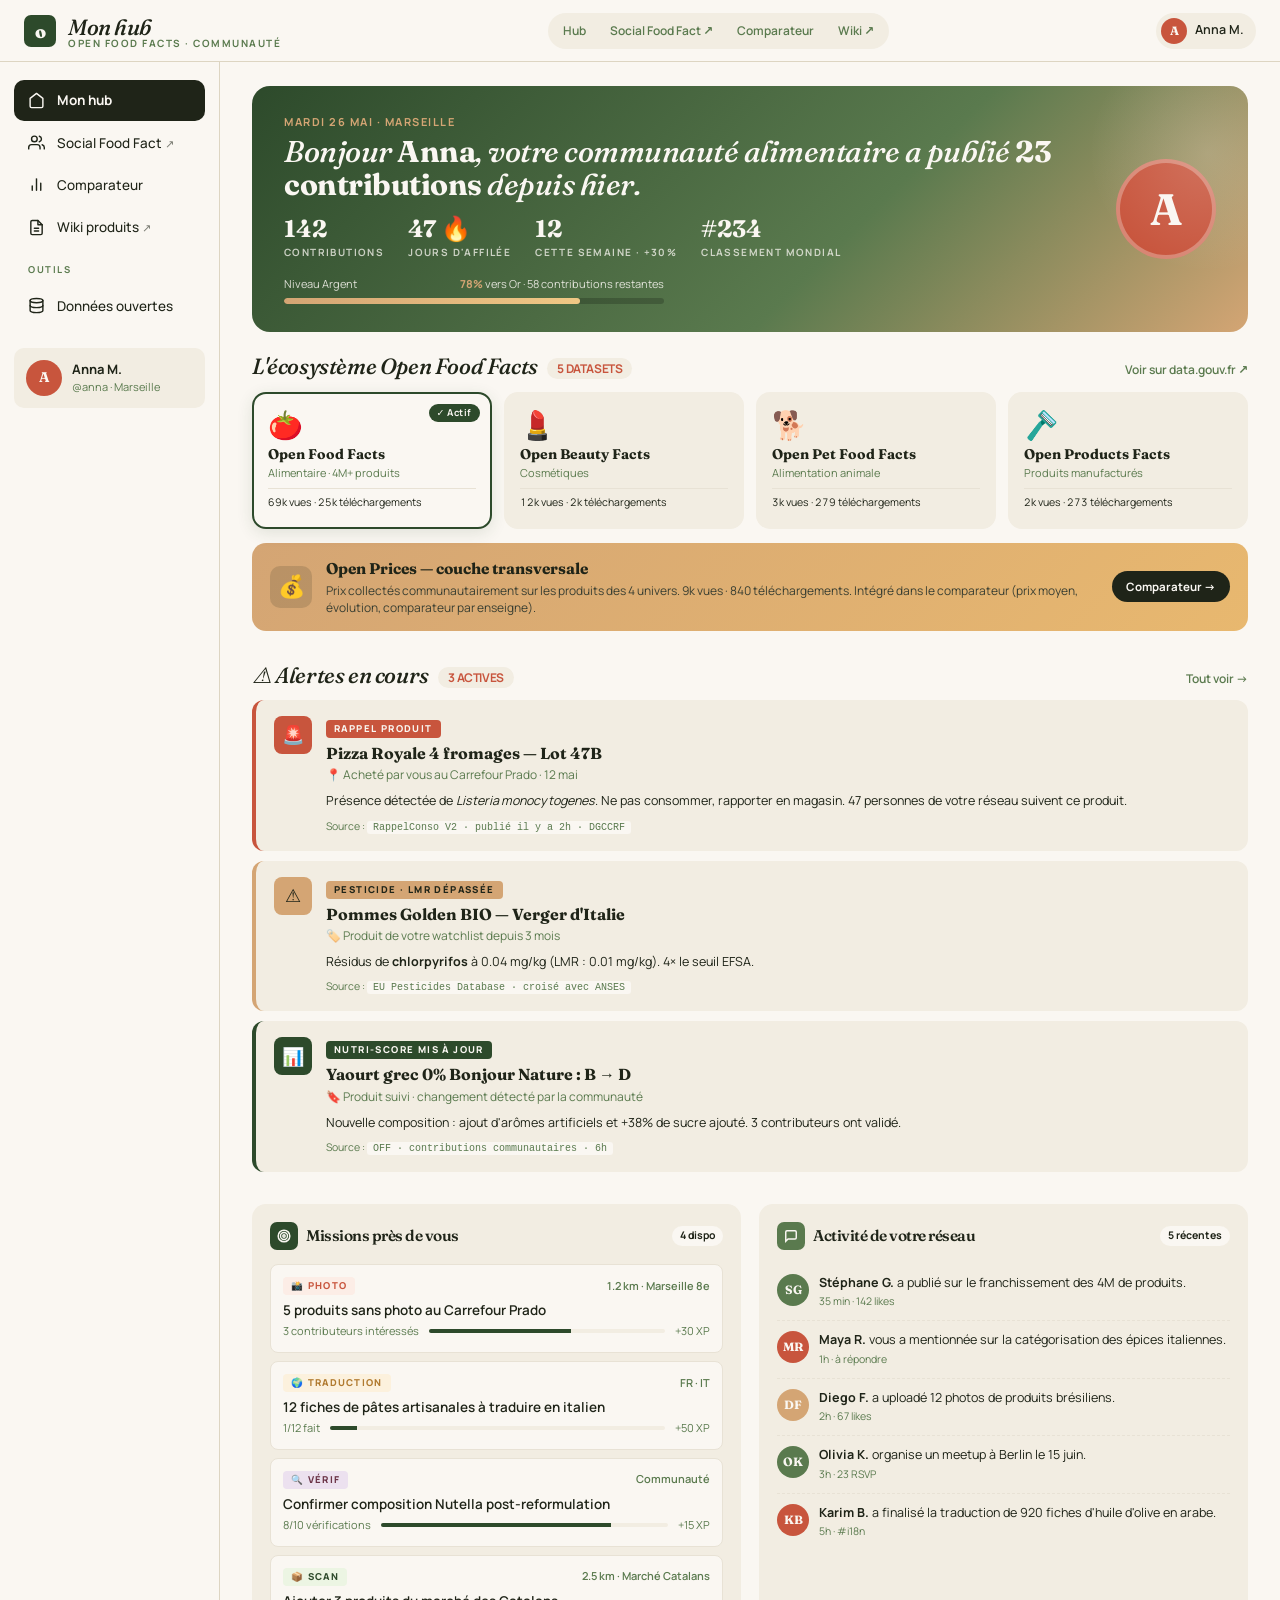
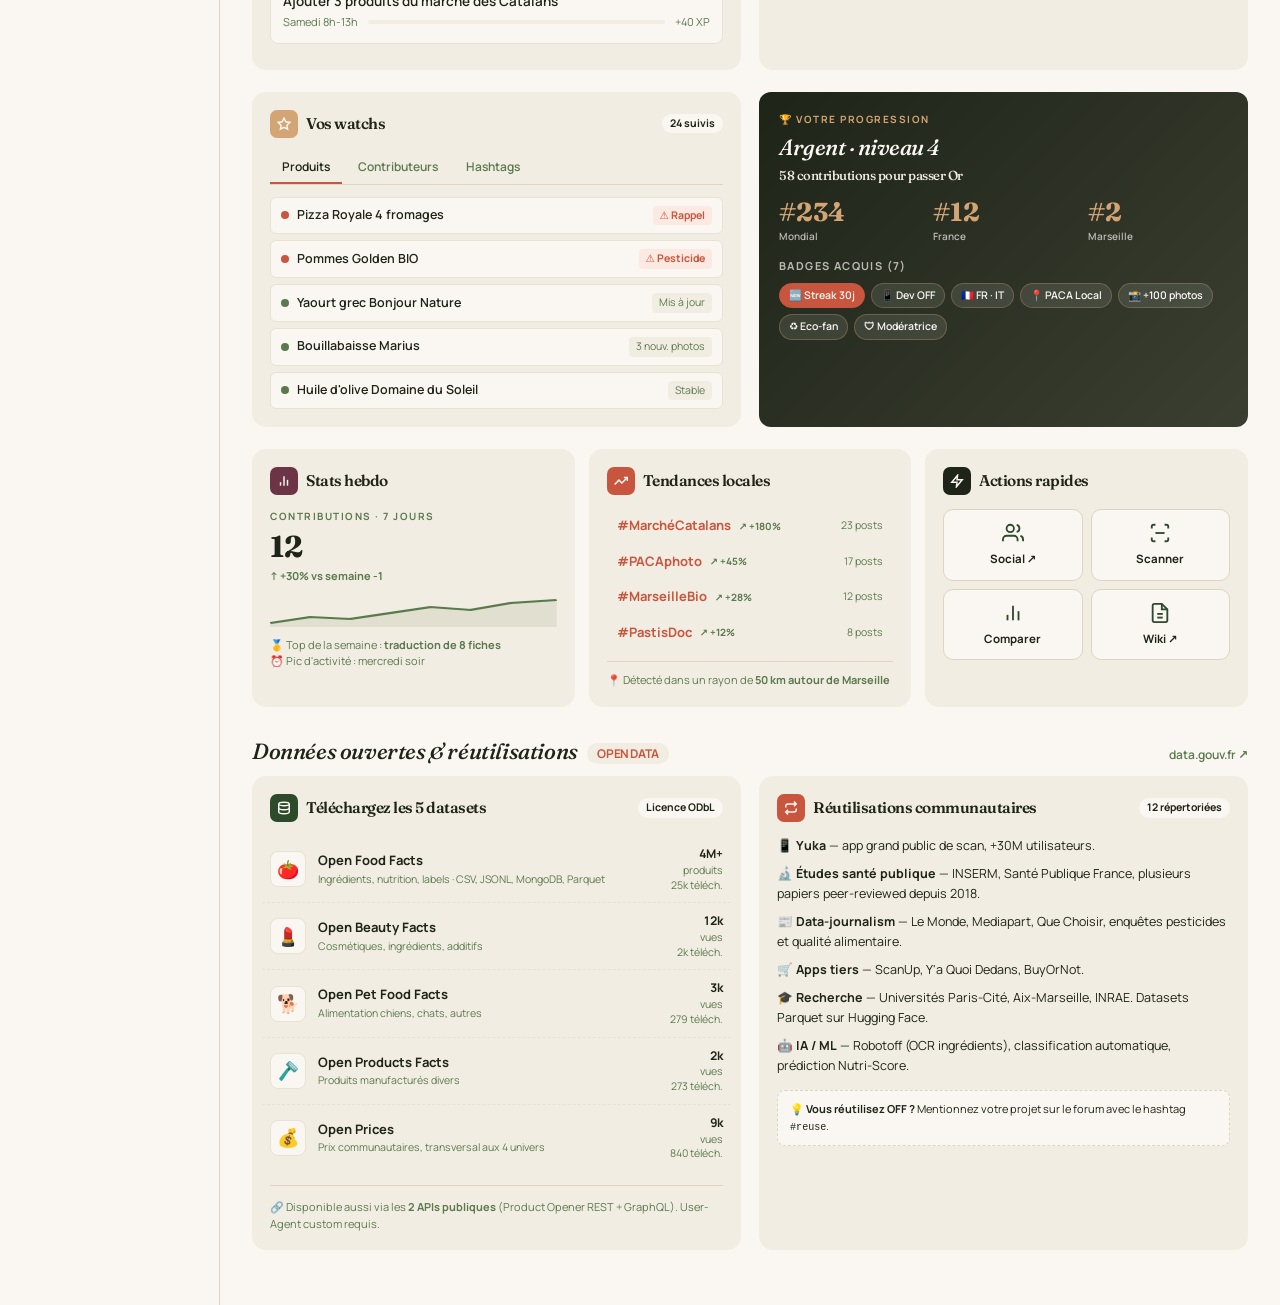
==== index.html @ 227591d3 "renommage community-hub en index" ====
<!DOCTYPE html>
<html lang="fr">
<head>
  <meta charset="UTF-8">
  <meta name="viewport" content="width=device-width, initial-scale=1.0">
  <meta name="description" content="Hub personnel pour la communauté Open Food Facts — alertes, missions, watchs et progression.">
  <title>Mon hub — Open Food Facts</title>
  <link rel="preconnect" href="https://fonts.googleapis.com">
  <link rel="preconnect" href="https://fonts.gstatic.com" crossorigin>
  <link href="https://fonts.googleapis.com/css2?family=Fraunces:opsz,wght@9..144,500;9..144,700&family=Manrope:wght@500;600;700&display=swap" rel="stylesheet">
  <link rel="stylesheet" href="styles.css">
</head>
<body data-page="hub">

  <a href="#main" class="skip-link">Aller au contenu principal</a>

  <header class="app-header" role="banner">
    <div class="brand">
      <span class="logo" aria-hidden="true">o</span>
      <h1 class="brand-name">
        Mon hub
        <span class="brand-tag">Open Food Facts · communauté</span>
      </h1>
    </div>
    <nav class="view-toggle" aria-label="Naviguer entre les sections">
      <a href="community-hub.html" data-page="hub">Hub</a>
      <a href="https://open-food-8ers4wsop-stepanmereniuk-devs-projects.vercel.app/" data-page="social" rel="noopener">Social Food Fact <span aria-hidden="true">↗</span><span class="sr-only">(ouvre dans un nouvel onglet)</span></a>
      <a href="product-comparator.html" data-page="comparator">Comparateur</a>
      <a href="https://wiki.openfoodfacts.org" target="_blank" rel="noopener" data-page="wiki">Wiki <span aria-hidden="true">↗</span><span class="sr-only">(ouvre dans un nouvel onglet)</span></a>
    </nav>
    <div class="header-right">
      <button type="button" class="me-chip" aria-label="Ouvrir mon profil">
        <span class="av" aria-hidden="true">A</span>
        <span class="me-chip-name">Anna M.</span>
      </button>
    </div>
  </header>

  <div class="app app-hub-grid">

    <nav class="app-nav" aria-label="Navigation principale">
      <button type="button" class="nav-item" aria-current="page">
        <svg viewBox="0 0 24 24" fill="none" stroke="currentColor" stroke-width="2" stroke-linecap="round" stroke-linejoin="round" aria-hidden="true"><path d="M3 9l9-7 9 7v11a2 2 0 0 1-2 2H5a2 2 0 0 1-2-2z"/></svg>
        <span>Mon hub</span>
      </button>
      <a href="https://open-food-8ers4wsop-stepanmereniuk-devs-projects.vercel.app/" class="nav-item" data-page="social">
        <svg viewBox="0 0 24 24" fill="none" stroke="currentColor" stroke-width="2" stroke-linecap="round" stroke-linejoin="round" aria-hidden="true"><path d="M17 21v-2a4 4 0 0 0-4-4H5a4 4 0 0 0-4 4v2"/><circle cx="9" cy="7" r="4"/><path d="M23 21v-2a4 4 0 0 0-3-3.87"/><path d="M16 3.13a4 4 0 0 1 0 7.75"/></svg>
        <span>Social Food Fact <span aria-hidden="true" class="ext-arrow">↗</span></span>
      </a>
      <a href="product-comparator.html" class="nav-item">
        <svg viewBox="0 0 24 24" fill="none" stroke="currentColor" stroke-width="2" stroke-linecap="round" stroke-linejoin="round" aria-hidden="true"><line x1="18" y1="20" x2="18" y2="10"/><line x1="12" y1="20" x2="12" y2="4"/><line x1="6" y1="20" x2="6" y2="14"/></svg>
        <span>Comparateur</span>
      </a>
      <a href="https://wiki.openfoodfacts.org" target="_blank" rel="noopener" class="nav-item" data-page="wiki">
        <svg viewBox="0 0 24 24" fill="none" stroke="currentColor" stroke-width="2" stroke-linecap="round" stroke-linejoin="round" aria-hidden="true"><path d="M14 2H6a2 2 0 0 0-2 2v16a2 2 0 0 0 2 2h12a2 2 0 0 0 2-2V8z"/><polyline points="14 2 14 8 20 8"/><line x1="9" y1="13" x2="15" y2="13"/><line x1="9" y1="17" x2="15" y2="17"/></svg>
        <span>Wiki produits <span aria-hidden="true" class="ext-arrow">↗</span></span>
      </a>

      <div class="nav-section-title">Outils</div>
      <button type="button" class="nav-item" id="nav-data">
        <svg viewBox="0 0 24 24" fill="none" stroke="currentColor" stroke-width="2" stroke-linecap="round" stroke-linejoin="round" aria-hidden="true"><ellipse cx="12" cy="5" rx="9" ry="3"/><path d="M21 12c0 1.66-4 3-9 3s-9-1.34-9-3"/><path d="M3 5v14c0 1.66 4 3 9 3s9-1.34 9-3V5"/></svg>
        <span>Données ouvertes</span>
      </button>

      <div class="nav-mini mt-20">
        <span class="av" aria-hidden="true">A</span>
        <div class="nav-mini-meta">
          <div class="nav-mini-name">Anna M.</div>
          <div class="nav-mini-h">@anna · Marseille</div>
        </div>
      </div>
    </nav>

    <main id="main" class="app-main" tabindex="-1">

      <!-- HERO -->
      <section class="hero" aria-labelledby="hero-title">
        <div>
          <div class="hero-eyebrow" id="today-context">Mardi 26 mai · Marseille</div>
          <h2 id="hero-title">
            Bonjour <b>Anna</b>, votre communauté <span id="hero-universe-text">alimentaire</span> a publié <b>23 contributions</b> depuis hier.
          </h2>
          <div class="hero-stats">
            <div class="hero-stat"><div class="v">142</div><div class="l">Contributions</div></div>
            <div class="hero-stat"><div class="v">47 🔥</div><div class="l">Jours d'affilée</div></div>
            <div class="hero-stat"><div class="v">12</div><div class="l">Cette semaine · +30%</div></div>
            <div class="hero-stat"><div class="v">#234</div><div class="l">Classement mondial</div></div>
          </div>
          <div class="hero-progress" role="group" aria-label="Progression vers le niveau supérieur">
            <div class="hero-progress-label">
              <span>Niveau Argent</span>
              <span><b>78%</b> vers Or · 58 contributions restantes</span>
            </div>
            <div class="hero-progress-bar" role="progressbar" aria-valuenow="78" aria-valuemin="0" aria-valuemax="100" aria-label="78% du niveau Or atteint">
              <span></span>
            </div>
          </div>
        </div>
        <div class="hero-avatar" aria-hidden="true">A</div>
      </section>

      <!-- UNIVERSE SELECTOR -->
      <section class="section" aria-labelledby="universe-title">
        <div class="section-head">
          <h2 id="universe-title">L'écosystème Open Food Facts <span class="tag">5 DATASETS</span></h2>
          <a href="https://www.data.gouv.fr/organizations/open-food-facts" target="_blank" rel="noopener">Voir sur data.gouv.fr ↗</a>
        </div>

        <div class="universe-grid" role="group" aria-label="Sélectionnez un univers de données">
          <button type="button" class="universe-card" data-universe="food" aria-pressed="true">
            <div class="universe-icon" aria-hidden="true">🍅</div>
            <div class="universe-name">Open Food Facts</div>
            <div class="universe-meta">Alimentaire · 4M+ produits</div>
            <div class="universe-stat">69k vues · 25k téléchargements</div>
          </button>
          <button type="button" class="universe-card" data-universe="beauty" aria-pressed="false">
            <div class="universe-icon" aria-hidden="true">💄</div>
            <div class="universe-name">Open Beauty Facts</div>
            <div class="universe-meta">Cosmétiques</div>
            <div class="universe-stat">12k vues · 2k téléchargements</div>
          </button>
          <button type="button" class="universe-card" data-universe="petfood" aria-pressed="false">
            <div class="universe-icon" aria-hidden="true">🐕</div>
            <div class="universe-name">Open Pet Food Facts</div>
            <div class="universe-meta">Alimentation animale</div>
            <div class="universe-stat">3k vues · 279 téléchargements</div>
          </button>
          <button type="button" class="universe-card" data-universe="products" aria-pressed="false">
            <div class="universe-icon" aria-hidden="true">🪒</div>
            <div class="universe-name">Open Products Facts</div>
            <div class="universe-meta">Produits manufacturés</div>
            <div class="universe-stat">2k vues · 273 téléchargements</div>
          </button>
        </div>

        <div class="prices-banner">
          <div class="prices-icon" aria-hidden="true">💰</div>
          <div class="prices-body">
            <div class="prices-title">Open Prices — couche transversale</div>
            <div class="prices-desc">Prix collectés communautairement sur les produits des 4 univers. 9k vues · 840 téléchargements. Intégré dans le comparateur (prix moyen, évolution, comparateur par enseigne).</div>
          </div>
          <a class="prices-link" href="product-comparator.html">Comparateur →</a>
        </div>
      </section>

      <!-- ALERTS — filtered by universe -->
      <section class="section" aria-labelledby="alerts-title">
        <div class="section-head">
          <h2 id="alerts-title">⚠ Alertes en cours <span class="tag" id="alerts-count">3 ACTIVES</span></h2>
          <a href="#">Tout voir →</a>
        </div>
        <div id="alerts-list" aria-live="polite"></div>
      </section>

      <!-- 2-col : Missions + Activity -->
      <section class="grid-2" aria-label="Missions et activité du réseau">

        <div class="card" aria-labelledby="missions-title">
          <div class="card-header">
            <div class="card-icon card-icon-forest" aria-hidden="true">
              <svg viewBox="0 0 24 24" fill="none" stroke="currentColor" stroke-width="2.5"><circle cx="12" cy="12" r="10"/><circle cx="12" cy="12" r="6"/><circle cx="12" cy="12" r="2"/></svg>
            </div>
            <h3 class="card-title" id="missions-title">Missions près de vous</h3>
            <span class="card-count" id="missions-count">—</span>
          </div>
          <div id="missions-list"></div>
        </div>

        <div class="card" aria-labelledby="activity-title">
          <div class="card-header">
            <div class="card-icon card-icon-moss" aria-hidden="true">
              <svg viewBox="0 0 24 24" fill="none" stroke="currentColor" stroke-width="2.5"><path d="M21 15a2 2 0 0 1-2 2H7l-4 4V5a2 2 0 0 1 2-2h14a2 2 0 0 1 2 2z"/></svg>
            </div>
            <h3 class="card-title" id="activity-title">Activité de votre réseau</h3>
            <span class="card-count">5 récentes</span>
          </div>
          <div id="activity-list"></div>
        </div>

      </section>

      <!-- Watchs + Rank -->
      <section class="grid-2 mt-lg" aria-label="Watchs et progression">

        <div class="card" aria-labelledby="watch-title">
          <div class="card-header">
            <div class="card-icon card-icon-ochre" aria-hidden="true">
              <svg viewBox="0 0 24 24" fill="none" stroke="currentColor" stroke-width="2.5"><polygon points="12 2 15.09 8.26 22 9.27 17 14.14 18.18 21.02 12 17.77 5.82 21.02 7 14.14 2 9.27 8.91 8.26 12 2"/></svg>
            </div>
            <h3 class="card-title" id="watch-title">Vos watchs</h3>
            <span class="card-count" id="watch-count">24 suivis</span>
          </div>

          <div class="watch-tabs" role="tablist" aria-label="Catégories de watchs">
            <button type="button" class="watch-tab" role="tab" aria-selected="true" aria-controls="watch-products" id="tab-products">Produits</button>
            <button type="button" class="watch-tab" role="tab" aria-selected="false" aria-controls="watch-contributors" id="tab-contributors">Contributeurs</button>
            <button type="button" class="watch-tab" role="tab" aria-selected="false" aria-controls="watch-hashtags" id="tab-hashtags">Hashtags</button>
          </div>

          <div id="watch-products" role="tabpanel" aria-labelledby="tab-products" class="watch-list"></div>
          <div id="watch-contributors" role="tabpanel" aria-labelledby="tab-contributors" class="watch-list" hidden></div>
          <div id="watch-hashtags" role="tabpanel" aria-labelledby="tab-hashtags" class="watch-list" hidden></div>
        </div>

        <div class="rank-card" aria-labelledby="rank-title">
          <div class="eyebrow text-ochre">🏆 Votre progression</div>
          <h3 id="rank-title" class="rank-card-title">Argent · niveau 4<br><span class="rank-card-subtitle">58 contributions pour passer Or</span></h3>
          <div class="rank-positions" role="list">
            <div class="rank-pos" role="listitem"><div class="v">#234</div><div class="l">Mondial</div></div>
            <div class="rank-pos" role="listitem"><div class="v">#12</div><div class="l">France</div></div>
            <div class="rank-pos" role="listitem"><div class="v">#2</div><div class="l">Marseille</div></div>
          </div>
          <div class="rank-card-badges-label">Badges acquis (7)</div>
          <div class="rank-badges">
            <span class="badge-pill new">🆕 Streak 30j</span>
            <span class="badge-pill">📱 Dev OFF</span>
            <span class="badge-pill">🇫🇷 FR · IT</span>
            <span class="badge-pill">📍 PACA Local</span>
            <span class="badge-pill">📸 +100 photos</span>
            <span class="badge-pill">♻ Eco-fan</span>
            <span class="badge-pill">🛡 Modératrice</span>
          </div>
        </div>

      </section>

      <!-- Stats + Tendances + Quick -->
      <section class="grid-3 mt-lg" aria-label="Statistiques et tendances">

        <div class="card" aria-labelledby="stats-title">
          <div class="card-header">
            <div class="card-icon card-icon-plum" aria-hidden="true">
              <svg viewBox="0 0 24 24" fill="none" stroke="currentColor" stroke-width="2.5"><line x1="18" y1="20" x2="18" y2="10"/><line x1="12" y1="20" x2="12" y2="4"/><line x1="6" y1="20" x2="6" y2="14"/></svg>
            </div>
            <h3 class="card-title" id="stats-title">Stats hebdo</h3>
          </div>
          <div class="eyebrow mb-sm">Contributions · 7 jours</div>
          <div class="stats-big">12</div>
          <div class="stats-trend">↑ +30% vs semaine -1</div>
          <svg class="stat-sparkline" viewBox="0 0 100 32" preserveAspectRatio="none" aria-label="Évolution sur 7 jours">
            <polyline points="0,28 14,22 28,24 42,18 56,12 70,15 84,8 100,5" fill="none" stroke="#5A7A4E" stroke-width="2"/>
            <polyline points="0,28 14,22 28,24 42,18 56,12 70,15 84,8 100,5 100,32 0,32" fill="#5A7A4E" opacity=".12"/>
          </svg>
          <div class="stats-note">
            🥇 Top de la semaine : <b>traduction de 8 fiches</b><br>
            ⏰ Pic d'activité : mercredi soir
          </div>
        </div>

        <div class="card" aria-labelledby="trends-title">
          <div class="card-header">
            <div class="card-icon card-icon-terracotta" aria-hidden="true">
              <svg viewBox="0 0 24 24" fill="none" stroke="currentColor" stroke-width="2.5"><polyline points="23 6 13.5 15.5 8.5 10.5 1 18"/><polyline points="17 6 23 6 23 12"/></svg>
            </div>
            <h3 class="card-title" id="trends-title">Tendances locales</h3>
          </div>
          <div id="trends-list"></div>
          <div class="trends-footer">
            📍 Détecté dans un rayon de <b>50 km autour de Marseille</b>
          </div>
        </div>

        <div class="card" aria-labelledby="actions-title">
          <div class="card-header">
            <div class="card-icon card-icon-ink" aria-hidden="true">
              <svg viewBox="0 0 24 24" fill="none" stroke="currentColor" stroke-width="2.5"><polygon points="13 2 3 14 12 14 11 22 21 10 12 10 13 2"/></svg>
            </div>
            <h3 class="card-title" id="actions-title">Actions rapides</h3>
          </div>
          <div class="quick-actions">
            <a class="qa-btn" href="#" data-page="social">
              <svg viewBox="0 0 24 24" fill="none" stroke="currentColor" stroke-width="2" aria-hidden="true"><path d="M17 21v-2a4 4 0 0 0-4-4H5a4 4 0 0 0-4 4v2"/><circle cx="9" cy="7" r="4"/><path d="M23 21v-2a4 4 0 0 0-3-3.87"/><path d="M16 3.13a4 4 0 0 1 0 7.75"/></svg>
              <span class="lbl">Social ↗</span>
            </a>
            <button type="button" class="qa-btn" data-action="scan">
              <svg viewBox="0 0 24 24" fill="none" stroke="currentColor" stroke-width="2" aria-hidden="true"><path d="M3 7V5a2 2 0 0 1 2-2h2M17 3h2a2 2 0 0 1 2 2v2M21 17v2a2 2 0 0 1-2 2h-2M7 21H5a2 2 0 0 1-2-2v-2"/><line x1="7" y1="12" x2="17" y2="12"/></svg>
              <span class="lbl">Scanner</span>
            </button>
            <a class="qa-btn" href="product-comparator.html">
              <svg viewBox="0 0 24 24" fill="none" stroke="currentColor" stroke-width="2" aria-hidden="true"><line x1="18" y1="20" x2="18" y2="10"/><line x1="12" y1="20" x2="12" y2="4"/><line x1="6" y1="20" x2="6" y2="14"/></svg>
              <span class="lbl">Comparer</span>
            </a>
            <a class="qa-btn" href="https://wiki.openfoodfacts.org" target="_blank" rel="noopener" data-page="wiki">
              <svg viewBox="0 0 24 24" fill="none" stroke="currentColor" stroke-width="2" aria-hidden="true"><path d="M14 2H6a2 2 0 0 0-2 2v16a2 2 0 0 0 2 2h12a2 2 0 0 0 2-2V8z"/><polyline points="14 2 14 8 20 8"/><line x1="9" y1="13" x2="15" y2="13"/><line x1="9" y1="17" x2="15" y2="17"/></svg>
              <span class="lbl">Wiki ↗</span>
            </a>
          </div>
        </div>

      </section>

      <!-- OPEN DATA -->
      <section class="section mt-xl" id="opendata-section" aria-labelledby="opendata-title">
        <div class="section-head">
          <h2 id="opendata-title">Données ouvertes & réutilisations <span class="tag">OPEN DATA</span></h2>
          <a href="https://www.data.gouv.fr/organizations/open-food-facts" target="_blank" rel="noopener">data.gouv.fr ↗</a>
        </div>

        <div class="grid-2">

          <div class="card">
            <div class="card-header">
              <div class="card-icon card-icon-forest" aria-hidden="true">
                <svg viewBox="0 0 24 24" fill="none" stroke="currentColor" stroke-width="2.5"><ellipse cx="12" cy="5" rx="9" ry="3"/><path d="M21 12c0 1.66-4 3-9 3s-9-1.34-9-3"/><path d="M3 5v14c0 1.66 4 3 9 3s9-1.34 9-3V5"/></svg>
              </div>
              <h3 class="card-title">Téléchargez les 5 datasets</h3>
              <span class="card-count">Licence ODbL</span>
            </div>

            <a class="dataset-row link-reset" href="https://www.data.gouv.fr/datasets/open-food-facts-produits-alimentaires-ingredients-nutrition-labels" target="_blank" rel="noopener">
              <div class="dataset-icon" aria-hidden="true">🍅</div>
              <div class="dataset-info"><div class="n">Open Food Facts</div><div class="m">Ingrédients, nutrition, labels · CSV, JSONL, MongoDB, Parquet</div></div>
              <div class="dataset-stat"><b>4M+</b>produits<br>25k téléch.</div>
            </a>
            <a class="dataset-row link-reset" href="https://www.data.gouv.fr/datasets/open-beauty-facts" target="_blank" rel="noopener">
              <div class="dataset-icon" aria-hidden="true">💄</div>
              <div class="dataset-info"><div class="n">Open Beauty Facts</div><div class="m">Cosmétiques, ingrédients, additifs</div></div>
              <div class="dataset-stat"><b>12k</b>vues<br>2k téléch.</div>
            </a>
            <a class="dataset-row link-reset" href="https://www.data.gouv.fr/datasets/open-pet-food-facts" target="_blank" rel="noopener">
              <div class="dataset-icon" aria-hidden="true">🐕</div>
              <div class="dataset-info"><div class="n">Open Pet Food Facts</div><div class="m">Alimentation chiens, chats, autres</div></div>
              <div class="dataset-stat"><b>3k</b>vues<br>279 téléch.</div>
            </a>
            <a class="dataset-row link-reset" href="https://www.data.gouv.fr/datasets/open-products-facts" target="_blank" rel="noopener">
              <div class="dataset-icon" aria-hidden="true">🪒</div>
              <div class="dataset-info"><div class="n">Open Products Facts</div><div class="m">Produits manufacturés divers</div></div>
              <div class="dataset-stat"><b>2k</b>vues<br>273 téléch.</div>
            </a>
            <a class="dataset-row link-reset" href="https://www.data.gouv.fr/datasets/open-prices" target="_blank" rel="noopener">
              <div class="dataset-icon" aria-hidden="true">💰</div>
              <div class="dataset-info"><div class="n">Open Prices</div><div class="m">Prix communautaires, transversal aux 4 univers</div></div>
              <div class="dataset-stat"><b>9k</b>vues<br>840 téléch.</div>
            </a>

            <div class="dataset-footer">
              🔗 Disponible aussi via les <b>2 APIs publiques</b> (Product Opener REST + GraphQL). User-Agent custom requis.
            </div>
          </div>

          <div class="card">
            <div class="card-header">
              <div class="card-icon card-icon-terracotta" aria-hidden="true">
                <svg viewBox="0 0 24 24" fill="none" stroke="currentColor" stroke-width="2.5"><polyline points="17 1 21 5 17 9"/><path d="M3 11V9a4 4 0 0 1 4-4h14"/><polyline points="7 23 3 19 7 15"/><path d="M21 13v2a4 4 0 0 1-4 4H3"/></svg>
              </div>
              <h3 class="card-title">Réutilisations communautaires</h3>
              <span class="card-count">12 répertoriées</span>
            </div>

            <div class="reuse-text">
              <p><b>📱 Yuka</b> — app grand public de scan, +30M utilisateurs.</p>
              <p><b>🔬 Études santé publique</b> — INSERM, Santé Publique France, plusieurs papiers peer-reviewed depuis 2018.</p>
              <p><b>📰 Data-journalism</b> — Le Monde, Mediapart, Que Choisir, enquêtes pesticides et qualité alimentaire.</p>
              <p><b>🛒 Apps tiers</b> — ScanUp, Y'a Quoi Dedans, BuyOrNot.</p>
              <p><b>🎓 Recherche</b> — Universités Paris-Cité, Aix-Marseille, INRAE. Datasets Parquet sur Hugging Face.</p>
              <p><b>🤖 IA / ML</b> — Robotoff (OCR ingrédients), classification automatique, prédiction Nutri-Score.</p>
            </div>

            <div class="reuse-cta">
              💡 <b>Vous réutilisez OFF ?</b> Mentionnez votre projet sur le forum avec le hashtag <code>#reuse</code>.
            </div>
          </div>

        </div>
      </section>

    </main>
  </div>

  <!-- Scanner modal (démo visuelle) -->
  <div class="scanner-overlay" id="scanner-modal" role="dialog" aria-modal="true" aria-labelledby="scanner-status">
    <div class="scanner-top">
      <span class="scanner-live">Scan en direct</span>
      <button type="button" class="scanner-close" id="scanner-close" aria-label="Fermer le scanner">×</button>
    </div>

    <div class="scanner-viewfinder">
      <div class="scanner-stage">
        <div class="scanner-barcode" aria-hidden="true">||||| ||| ||||| ||</div>
        <div class="scanner-line"></div>
      </div>
      <div class="scanner-corner tl"></div>
      <div class="scanner-corner tr"></div>
      <div class="scanner-corner bl"></div>
      <div class="scanner-corner br"></div>
    </div>

    <div class="scanner-status" id="scanner-status">Initialisation de la caméra…</div>
    <div class="scanner-substatus" id="scanner-substatus">Calibrage du capteur</div>

    <div class="scanner-found" id="scanner-found">
      <div class="scanner-found-thumb">🍫</div>
      <div class="scanner-found-info">
        <div class="scanner-found-brand">Ferrero</div>
        <div class="scanner-found-name">Nutella</div>
        <div class="scanner-found-meta">
          <span class="nutri-badge e">E</span>
          <span class="eco-badge d">D</span>
          <span class="nova-badge n4">4</span>
          <span style="margin-left:auto;font-size:11px;color:var(--ink-mute);">4,20€</span>
        </div>
      </div>
    </div>
  </div>

  <script src="app.js" defer></script>
  <script defer>
    /* ════════════════════════════════════════════════════════════
       Données par univers — chaque univers a ses propres alertes,
       missions, activités, watchs et tendances.
       ════════════════════════════════════════════════════════════ */

    const DATA = {
      food: {
        label: 'alimentaire',
        alerts: [
          { type:'danger', tag:'Rappel produit', name:'Pizza Royale 4 fromages — Lot 47B',
            meta:'📍 Acheté par vous au Carrefour Prado · 12 mai',
            detail:'Présence détectée de <i>Listeria monocytogenes</i>. Ne pas consommer, rapporter en magasin. 47 personnes de votre réseau suivent ce produit.',
            source:'RappelConso V2 · publié il y a 2h · DGCCRF' },
          { type:'warn', tag:'Pesticide · LMR dépassée', name:'Pommes Golden BIO — Verger d\'Italie',
            meta:'🏷️ Produit de votre watchlist depuis 3 mois',
            detail:'Résidus de <b>chlorpyrifos</b> à 0.04 mg/kg (LMR : 0.01 mg/kg). 4× le seuil EFSA.',
            source:'EU Pesticides Database · croisé avec ANSES' },
          { type:'info', tag:'Nutri-Score mis à jour', name:'Yaourt grec 0% Bonjour Nature : B → D',
            meta:'🔖 Produit suivi · changement détecté par la communauté',
            detail:'Nouvelle composition : ajout d\'arômes artificiels et +38% de sucre ajouté. 3 contributeurs ont validé.',
            source:'OFF · contributions communautaires · 6h' }
        ],
        missions: [
          { type:'photo', dist:'1.2 km · Marseille 8e', title:'5 produits sans photo au Carrefour Prado', progress:60, xp:30, meta:'3 contributeurs intéressés' },
          { type:'trans', dist:'FR · IT', title:'12 fiches de pâtes artisanales à traduire en italien', progress:8, xp:50, meta:'1/12 fait' },
          { type:'verify', dist:'Communauté', title:'Confirmer composition Nutella post-reformulation', progress:80, xp:15, meta:'8/10 vérifications' },
          { type:'scan', dist:'2.5 km · Marché Catalans', title:'Ajouter 3 produits du marché des Catalans', progress:0, xp:40, meta:'Samedi 8h-13h' }
        ],
        activities: [
          { ini:'SG', av:'#5A7A4E', text:'<b>Stéphane G.</b> a publié sur le franchissement des 4M de produits.', time:'35 min · 142 likes' },
          { ini:'MR', av:'#C8553D', text:'<b>Maya R.</b> vous a mentionnée sur la catégorisation des épices italiennes.', time:'1h · à répondre' },
          { ini:'DF', av:'#D4A574', text:'<b>Diego F.</b> a uploadé 12 photos de produits brésiliens.', time:'2h · 67 likes' },
          { ini:'OK', av:'#5A7A4E', text:'<b>Olivia K.</b> organise un meetup à Berlin le 15 juin.', time:'3h · 23 RSVP' },
          { ini:'KB', av:'#C8553D', text:'<b>Karim B.</b> a finalisé la traduction de 920 fiches d\'huile d\'olive en arabe.', time:'5h · #i18n' }
        ],
        watchProducts: [
          { name:'Pizza Royale 4 fromages', status:'⚠ Rappel', danger:true },
          { name:'Pommes Golden BIO', status:'⚠ Pesticide', danger:true },
          { name:'Yaourt grec Bonjour Nature', status:'Mis à jour' },
          { name:'Bouillabaisse Marius', status:'3 nouv. photos' },
          { name:'Huile d\'olive Domaine du Soleil', status:'Stable' }
        ],
        trends: [
          { tag:'MarchéCatalans', arrow:'+180%', posts:23 },
          { tag:'PACAphoto', arrow:'+45%', posts:17 },
          { tag:'MarseilleBio', arrow:'+28%', posts:12 },
          { tag:'PastisDoc', arrow:'+12%', posts:8 }
        ]
      },
      beauty: {
        label: 'cosmétique',
        alerts: [
          { type:'danger', tag:'Rappel cosmétique', name:'Crème solaire SPF 50+ Lot K8 — Marque Solar',
            meta:'📍 Produit de votre watchlist',
            detail:'Présence de <b>filtre UV interdit</b> (octocrylene contaminé en benzophénone). Ne pas utiliser, retour en parapharmacie.',
            source:'RAPEX Safety Gate · ANSM · 4h' },
          { type:'warn', tag:'Allergène · concentration élevée', name:'Vernis à ongles "Vibrant Red"',
            meta:'🏷️ 1240 personnes suivent ce produit',
            detail:'Concentration en <b>toluène</b> 3× au-dessus du seuil. Femmes enceintes : à éviter strictement.',
            source:'Open Beauty Facts · contributions · ANSES' },
          { type:'info', tag:'Composition mise à jour', name:'Déodorant Bio Aroma : sans aluminium',
            meta:'🔖 Produit suivi · reformulation',
            detail:'La marque a annoncé une reformulation sans sels d\'aluminium. 8 contributeurs ont validé.',
            source:'OBF · contributions communautaires · 1j' }
        ],
        missions: [
          { type:'photo', dist:'2 km · Sephora La Valentine', title:'8 produits sans photo au rayon parfums', progress:40, xp:30, meta:'2 contributeurs intéressés' },
          { type:'trans', dist:'FR · IT', title:'25 fiches de soins visages italiens à relire', progress:12, xp:50, meta:'3/25 fait' },
          { type:'verify', dist:'Communauté', title:'Vérifier la liste INCI du nouveau Cattier Bio', progress:60, xp:15, meta:'6/10 vérifications' },
          { type:'scan', dist:'3 km · Monoprix Beauty', title:'Scanner 5 produits cosmétiques bio', progress:0, xp:40, meta:'Beauté naturelle' }
        ],
        activities: [
          { ini:'CV', av:'#6B3447', text:'<b>Carla V.</b> a ajouté 12 fiches de cosmétiques coréens.', time:'1h · 34 likes' },
          { ini:'EL', av:'#C8553D', text:'<b>Elena L.</b> a traduit la liste INCI de 18 crèmes anti-âge.', time:'2h · #INCI' },
          { ini:'OL', av:'#5A7A4E', text:'<b>Olga L.</b> a lancé une enquête sur les filtres UV interdits.', time:'4h · 23 commentaires' },
          { ini:'YP', av:'#D4A574', text:'<b>Yann P.</b> a uploadé 30 photos de packaging shampoings.', time:'6h · 88 likes' },
          { ini:'AB', av:'#5A7A4E', text:'<b>Aïcha B.</b> organise un atelier "Lire les étiquettes cosmétiques".', time:'1j · 12 inscrits' }
        ],
        watchProducts: [
          { name:'Crème solaire SPF 50+ Solar', status:'⚠ Rappel', danger:true },
          { name:'Vernis Vibrant Red', status:'⚠ Toluène', danger:true },
          { name:'Déodorant Bio Aroma', status:'Reformulé' },
          { name:'Shampoing Ushuaïa Karité', status:'Stable' }
        ],
        trends: [
          { tag:'INCI', arrow:'+220%', posts:34 },
          { tag:'CosmétiqueBio', arrow:'+78%', posts:19 },
          { tag:'SansFiltresUV', arrow:'+42%', posts:14 },
          { tag:'SoinsNaturels', arrow:'+15%', posts:11 }
        ]
      },
      petfood: {
        label: 'pour animaux',
        alerts: [
          { type:'danger', tag:'Rappel · contamination', name:'Croquettes Premium Chien — Sac 12kg',
            meta:'📍 4 propriétaires de votre réseau concernés',
            detail:'Présence de <b>mycotoxines (aflatoxine B1)</b> au-dessus du seuil légal. Ne plus servir, contacter le vétérinaire si symptômes.',
            source:'DGAL · RappelConso · 6h' },
          { type:'warn', tag:'Conservateurs · concentration élevée', name:'Pâtée chat "Délice Marin"',
            meta:'🏷️ 230 propriétaires suivent ce produit',
            detail:'Concentration en <b>BHA/BHT</b> (E320/E321) supérieure aux recommandations vétérinaires sur le long terme.',
            source:'Open Pet Food Facts · vétérinaires partenaires' }
        ],
        missions: [
          { type:'photo', dist:'1.5 km · Animalerie Plus', title:'15 croquettes premium à photographier', progress:33, xp:30, meta:'5 photographes inscrits' },
          { type:'trans', dist:'FR · EN', title:'40 fiches de pâtées à traduire en anglais', progress:25, xp:50, meta:'10/40 fait' },
          { type:'verify', dist:'Communauté + véto', title:'Vérifier la composition Royal Canin Junior', progress:50, xp:15, meta:'5/10 véto validations' },
          { type:'scan', dist:'5 km · Maxi Zoo', title:'Scanner 10 produits chiens de chasse', progress:0, xp:40, meta:'Spécialité' }
        ],
        activities: [
          { ini:'VM', av:'#D4A574', text:'<b>Véto Marie</b> (vétérinaire) a validé 25 compositions de croquettes pour chats stérilisés.', time:'1h · #VetoValide' },
          { ini:'JP', av:'#5A7A4E', text:'<b>Julien P.</b> a uploadé 18 photos de pâtées sans céréales.', time:'2h · 23 likes' },
          { ini:'LR', av:'#C8553D', text:'<b>Lucie R.</b> a ouvert une discussion sur les croquettes sans céréales.', time:'4h · 47 commentaires' },
          { ini:'DM', av:'#6B3447', text:'<b>Dr Mathieu</b> publie son guide "Bien lire les étiquettes de pet food".', time:'1j · 156 likes' },
          { ini:'SF', av:'#5A7A4E', text:'<b>Sarah F.</b> a ajouté 8 nouvelles marques bio.', time:'2j · 34 likes' }
        ],
        watchProducts: [
          { name:'Croquettes Premium Chien 12kg', status:'⚠ Rappel', danger:true },
          { name:'Pâtée Délice Marin', status:'⚠ BHA/BHT', danger:true },
          { name:'Royal Canin Junior', status:'Vérifiée' },
          { name:'Croquettes Bio Yarrah', status:'Stable' }
        ],
        trends: [
          { tag:'CroquettesBio', arrow:'+140%', posts:28 },
          { tag:'VetoValide', arrow:'+85%', posts:21 },
          { tag:'SansCéréales', arrow:'+52%', posts:16 },
          { tag:'NutritionAnimale', arrow:'+22%', posts:9 }
        ]
      },
      products: {
        label: 'manufacturés',
        alerts: [
          { type:'danger', tag:'Rappel sécurité', name:'Détergent Multi-Surfaces — Marque Clean+',
            meta:'📍 Produit présent dans 12 foyers de votre réseau',
            detail:'Présence d\'un agent <b>corrosif non déclaré</b>. Risque de brûlures cutanées. Ne plus utiliser, retour magasin.',
            source:'RAPEX Safety Gate · DGCCRF · 3h' },
          { type:'warn', tag:'Substance préoccupante', name:'Lessive concentrée "Eco-Power"',
            meta:'🏷️ Produit suivi par 870 personnes',
            detail:'Présence de <b>phosphonates</b> (perturbateurs aquatiques). Impact environnemental aggravé.',
            source:'OPF · contributions · INERIS' }
        ],
        missions: [
          { type:'photo', dist:'1 km · Carrefour Prado', title:'12 produits ménagers sans photo', progress:25, xp:30, meta:'3 photographes' },
          { type:'trans', dist:'Multi-langues', title:'Traduire les pictogrammes de sécurité de 50 produits', progress:18, xp:50, meta:'9/50 fait' },
          { type:'verify', dist:'Communauté', title:'Vérifier les composants de 8 lessives bio', progress:75, xp:15, meta:'6/8 vérifié' },
          { type:'scan', dist:'4 km · Leroy Merlin', title:'Scanner 15 produits de bricolage', progress:0, xp:40, meta:'Rayon hygiène/ménage' }
        ],
        activities: [
          { ini:'BL', av:'#5A7A4E', text:'<b>Benjamin L.</b> a ajouté 25 produits de la rentrée scolaire.', time:'1h · 18 likes' },
          { ini:'NR', av:'#C8553D', text:'<b>Nadia R.</b> a publié une enquête sur les détergents bio.', time:'2h · 34 commentaires' },
          { ini:'PG', av:'#D4A574', text:'<b>Pierre G.</b> a uploadé 40 photos de packaging ménager.', time:'3h · 56 likes' },
          { ini:'IM', av:'#5A7A4E', text:'<b>Inès M.</b> a traduit les pictogrammes de 30 produits hygiène.', time:'5h · #i18n' },
          { ini:'FL', av:'#6B3447', text:'<b>François L.</b> partage son analyse des compositions de lessives.', time:'1j · 89 likes' }
        ],
        watchProducts: [
          { name:'Détergent Clean+ Multi', status:'⚠ Rappel', danger:true },
          { name:'Lessive Eco-Power', status:'⚠ Phosphonates', danger:true },
          { name:'Liquide vaisselle Rainett', status:'Stable' },
          { name:'Pastilles WC bio Etamine', status:'Vérifiée' }
        ],
        trends: [
          { tag:'LessiveBio', arrow:'+95%', posts:24 },
          { tag:'ZéroDéchet', arrow:'+62%', posts:18 },
          { tag:'NettoyantÉcolo', arrow:'+34%', posts:13 },
          { tag:'PictoSécurité', arrow:'+18%', posts:7 }
        ]
      },
      prices: {
        label: 'prix transversaux',
        alerts: [
          { type:'warn', tag:'Inflation détectée', name:'Catégorie : Pâtes à tartiner',
            meta:'📊 Surveillance des prix sur 6 mois',
            detail:'Hausse moyenne de <b>+18%</b> sur les pâtes à tartiner suivies. Nutella : +12%. Bjorg : +5%. Lidl Belbake : +27%.',
            source:'Open Prices · données communautaires' },
          { type:'info', tag:'Bonne affaire détectée', name:'Yaourt nature Biocoop',
            meta:'📍 Disponible à 2.90€ chez Biocoop',
            detail:'Prix le plus bas constaté depuis 1 an. Économie de 0.70€ par rapport à Naturalia.',
            source:'Open Prices · 12h' }
        ],
        missions: [
          { type:'scan', dist:'Marché Catalans', title:'Relever les prix sur 20 produits frais', progress:30, xp:40, meta:'Marché du samedi' },
          { type:'scan', dist:'Carrefour Prado', title:'Comparer 15 prix de marques distributeur', progress:60, xp:30, meta:'9/15 fait' },
          { type:'verify', dist:'Communauté', title:'Valider 50 relevés de prix douteux', progress:80, xp:15, meta:'Modération' },
          { type:'scan', dist:'Monoprix La Valentine', title:'Photo + prix sur 25 produits bio', progress:0, xp:50, meta:'Données croisées' }
        ],
        activities: [
          { ini:'MP', av:'#C8553D', text:'<b>Marc P.</b> a relevé 87 prix au Marché des Capucins ce matin.', time:'2h · contribution majeure' },
          { ini:'CL', av:'#5A7A4E', text:'<b>Céline L.</b> a partagé son comparatif inflation huile d\'olive 2024 vs 2026.', time:'3h · 156 lectures' },
          { ini:'TR', av:'#D4A574', text:'<b>Thomas R.</b> a uploadé 200 prix de fromages affinés.', time:'5h · 67 likes' },
          { ini:'SD', av:'#6B3447', text:'<b>Sophie D.</b> a publié sa carte des prix bio en PACA.', time:'1j · #OpenPrices' },
          { ini:'LM', av:'#5A7A4E', text:'<b>Léa M.</b> a complété 340 fiches avec leur prix moyen.', time:'2j · 234 contributions' }
        ],
        watchProducts: [
          { name:'Nutella 400g', status:'4.20€ (+12%)' },
          { name:'Pâtes Panzani 500g', status:'1.80€ (=)' },
          { name:'Huile olive vierge 1L', status:'12.50€ (+34%)', danger:true },
          { name:'Yaourt nature x4', status:'2.30€ (=)' }
        ],
        trends: [
          { tag:'Inflation2026', arrow:'+220%', posts:42 },
          { tag:'BonnesAffaires', arrow:'+89%', posts:28 },
          { tag:'MarchéLocal', arrow:'+45%', posts:19 },
          { tag:'OpenPrices', arrow:'+25%', posts:14 }
        ]
      }
    };

    /* ════════════════════════════════════════════════════════════
       RENDU PAR UNIVERS
       ════════════════════════════════════════════════════════════ */

    function renderAlerts(universe) {
      const data = DATA[universe];
      const el = document.getElementById('alerts-list');
      document.getElementById('alerts-count').textContent = `${data.alerts.length} ACTIVE${data.alerts.length > 1 ? 'S' : ''}`;
      el.innerHTML = data.alerts.map(a => `
        <article class="alert-card ${a.type === 'warn' ? 'warn' : a.type === 'info' ? 'info' : ''}" tabindex="0">
          <div class="alert-icon" aria-hidden="true">${a.type === 'danger' ? '🚨' : a.type === 'warn' ? '⚠️' : '📊'}</div>
          <div class="alert-body">
            <span class="alert-tag">${a.tag}</span>
            <div class="alert-name">${a.name}</div>
            <div class="alert-meta">${a.meta}</div>
            <div class="alert-detail">${a.detail}</div>
            <div class="alert-source">Source : <code>${a.source}</code></div>
          </div>
        </article>
      `).join('');
    }

    function renderMissions(universe) {
      const data = DATA[universe];
      const el = document.getElementById('missions-list');
      document.getElementById('missions-count').textContent = `${data.missions.length} dispo`;
      el.innerHTML = data.missions.map(m => `
        <button type="button" class="mission">
          <div class="mission-head">
            <span class="mission-type ${m.type}">${{photo:'📸 Photo',trans:'🌍 Traduction',verify:'🔍 Vérif',scan:'📦 Scan'}[m.type]}</span>
            <span class="mission-distance">${m.dist}</span>
          </div>
          <div class="mission-title">${m.title}</div>
          <div class="mission-meta">
            <span>${m.meta}</span>
            <span class="progress-bar" aria-label="Progression ${m.progress}%"><span style="width:${m.progress}%"></span></span>
            <span>+${m.xp} XP</span>
          </div>
        </button>
      `).join('');
    }

    function renderActivities(universe) {
      const data = DATA[universe];
      const el = document.getElementById('activity-list');
      el.innerHTML = data.activities.map(a => `
        <div class="activity-item">
          <div class="activity-av" style="background:${a.av};">${a.ini}</div>
          <div class="activity-content">
            ${a.text}
            <div class="activity-time">${a.time}</div>
          </div>
        </div>
      `).join('');
    }

    function renderWatchs(universe) {
      const data = DATA[universe];
      const el = document.getElementById('watch-products');
      el.innerHTML = data.watchProducts.map(w => `
        <div class="watch-item">
          <div class="dot ${w.danger ? 'warn' : ''}" aria-hidden="true"></div>
          <div class="nm">${w.name}</div>
          <div class="st ${w.danger ? 'danger' : ''}">${w.status}</div>
        </div>
      `).join('');
    }

    function renderTrends(universe) {
      const data = DATA[universe];
      const el = document.getElementById('trends-list');
      el.innerHTML = data.trends.map(t => `
        <button type="button" class="trend-tag">
          <span class="t">#${t.tag}</span>
          <span class="arrow">↗ ${t.arrow}</span>
          <span class="m">${t.posts} posts</span>
        </button>
      `).join('');
    }

    function renderForUniverse(universe) {
      const data = DATA[universe] || DATA.food;
      const safeRun = (name, fn) => {
        try { fn(); }
        catch (e) { console.error(`[hub] erreur dans ${name} :`, e); }
      };

      safeRun('hero-text', () => {
        document.getElementById('hero-universe-text').textContent = data.label;
      });
      safeRun('renderAlerts', () => renderAlerts(universe));
      safeRun('renderMissions', () => renderMissions(universe));
      safeRun('renderActivities', () => renderActivities(universe));
      safeRun('renderWatchs', () => renderWatchs(universe));
      safeRun('renderTrends', () => renderTrends(universe));

      // Met à jour l'état visuel des cartes univers
      document.querySelectorAll('.universe-card').forEach(c => {
        c.setAttribute('aria-pressed', c.dataset.universe === universe ? 'true' : 'false');
      });
    }

    /* ════════════════════════════════════════════════════════════
       SCANNER — démo visuelle (simule un scan de code-barres)
       Séquence : caméra → recherche → produit trouvé → redirection
       En production, remplacer par getUserMedia + lib ZXing-js
       ════════════════════════════════════════════════════════════ */

    function runScannerDemo() {
      const overlay = document.getElementById('scanner-modal');
      const status = document.getElementById('scanner-status');
      const sub = document.getElementById('scanner-substatus');
      const found = document.getElementById('scanner-found');
      if (!overlay) return;

      // État initial
      status.textContent = 'Initialisation de la caméra…';
      status.className = 'scanner-status';
      sub.textContent = 'Calibrage du capteur';
      found.classList.remove('show');
      overlay.classList.add('open');
      document.body.style.overflow = 'hidden';

      // Séquence d'étapes
      const steps = [
        { t: 600,  status: 'Caméra activée — visez un code-barres', sub: 'Format attendu : EAN-13' },
        { t: 1700, status: 'Analyse du code-barres…',                sub: 'Décodage en cours' },
        { t: 2700, status: 'Recherche dans Open Food Facts…',        sub: 'API : api/v2/product/{barcode}' },
        { t: 3500, status: '✓ Produit trouvé !', sub: 'EAN-13 : 3017624010701', success: true, showFound: true },
        { t: 5300, status: 'Ouverture de la fiche…',                 sub: 'Redirection vers le comparateur' }
      ];

      const timers = [];
      steps.forEach(step => {
        timers.push(setTimeout(() => {
          status.textContent = step.status;
          sub.textContent = step.sub;
          if (step.success) status.classList.add('success');
          if (step.showFound) found.classList.add('show');
        }, step.t));
      });

      // Redirection vers le comparateur avec Nutella pré-ouvert
      timers.push(setTimeout(() => {
        try { sessionStorage.setItem('scanned-product-id', 't1'); } catch (e) {}
        window.location.href = 'product-comparator.html';
      }, 6000));

      // Fermeture manuelle annule tout
      const closeBtn = document.getElementById('scanner-close');
      const cancel = () => {
        timers.forEach(clearTimeout);
        overlay.classList.remove('open');
        document.body.style.overflow = '';
      };
      closeBtn.onclick = cancel;
      // Esc ferme aussi
      const escHandler = e => {
        if (e.key === 'Escape') { cancel(); document.removeEventListener('keydown', escHandler); }
      };
      document.addEventListener('keydown', escHandler);
    }

    /* ════════════════════════════════════════════════════════════
       INTERACTIONS
       ════════════════════════════════════════════════════════════ */

    document.addEventListener('DOMContentLoaded', () => {
      // Univers initial (fallback robuste si OFFApp pas chargé)
      const current = (window.OFFApp && OFFApp.getActiveUniverse) ? OFFApp.getActiveUniverse() : 'food';
      try { renderForUniverse(current); }
      catch (e) { console.error('[hub] renderForUniverse initial échoué :', e); }

      // Universe selector — TOUJOURS attaché, peu importe ce qui précède
      document.querySelectorAll('.universe-card').forEach(card => {
        card.addEventListener('click', () => {
          const universe = card.dataset.universe;
          if (window.OFFApp && OFFApp.setActiveUniverse) {
            OFFApp.setActiveUniverse(universe);
          }
          renderForUniverse(universe);
          if (window.OFFApp && OFFApp.toast && OFFApp.universes) {
            OFFApp.toast(`✓ Univers actif : ${OFFApp.universes[universe].label}`);
          }
        });
      });

      // Watch tabs (ARIA tablist)
      const tabs = document.querySelectorAll('.watch-tab');
      const panels = ['watch-products', 'watch-contributors', 'watch-hashtags'];
      tabs.forEach((tab, idx) => {
        tab.addEventListener('click', () => {
          tabs.forEach(t => t.setAttribute('aria-selected', 'false'));
          tab.setAttribute('aria-selected', 'true');
          panels.forEach((p, i) => {
            const el = document.getElementById(p);
            if (el) el.hidden = i !== idx;
          });
        });
        tab.addEventListener('keydown', e => {
          if (e.key === 'ArrowRight' || e.key === 'ArrowLeft') {
            e.preventDefault();
            const next = e.key === 'ArrowRight' ? (idx + 1) % tabs.length : (idx - 1 + tabs.length) % tabs.length;
            tabs[next].focus();
            tabs[next].click();
          }
        });
      });

      // Quick actions : handlers explicites pour TOUTES les cartes
      document.querySelectorAll('.qa-btn').forEach(btn => {
        const label = btn.querySelector('.lbl')?.textContent?.trim() || '';
        const dataPage = btn.dataset.page;
        const dataAction = btn.dataset.action;
        const href = btn.getAttribute('href');

        btn.addEventListener('click', e => {
          // Scanner : ouvre la modale de scan animée
          if (dataAction === 'scan') {
            e.preventDefault();
            runScannerDemo();
            return;
          }
          // Social : URL placeholder → toast clair, pas de navigation
          if (dataPage === 'social') {
            e.preventDefault();
            if (window.OFFApp?.toast) OFFApp.toast('🚧 Page Social Food Fact à configurer (app.js → EXTERNAL_LINKS.social)');
            return;
          }
          // Wiki / Comparer / autres : laisser le navigateur naviguer naturellement
          // (href est défini en dur dans le HTML pour Wiki = wiki.openfoodfacts.org)
          if (window.OFFApp?.toast && href && href !== '#') {
            OFFApp.toast(`↗ ${label}`);
          }
        });
      });

      // Nav data → scroll to opendata section
      document.getElementById('nav-data').addEventListener('click', () => {
        document.getElementById('opendata-section').scrollIntoView({ behavior: 'smooth' });
      });
    });
  </script>
</body>
</html>
---- styles.css ----
/* ════════════════════════════════════════════════════════════
   Open Food Facts Community Platform — Design System
   ════════════════════════════════════════════════════════════
   Partagé entre tous les prototypes (hub, carte, réseau, comparateur).
   Conformité visée : RGAA 4.1 niveau AA, WCAG 2.1 AA.
   Éco-conception : fonts système prioritaires, sobriété chromatique,
   prefers-reduced-motion, prefers-color-scheme respectés.
   ════════════════════════════════════════════════════════════ */


/* ─── 1. DESIGN TOKENS ──────────────────────────────────── */
:root {
  /* Surfaces */
  --paper: #FAF7F2;
  --paper-2: #F2EDE2;
  --paper-3: #EDE6D5;

  /* Texte */
  --ink: #1F2418;
  --ink-soft: #3A3F32;
  --ink-mute: #5A7A4E;

  /* Accents */
  --forest: #2D4A2B;
  --moss: #5A7A4E;
  --terracotta: #C8553D;
  --ochre: #D4A574;
  --plum: #6B3447;

  /* Trames */
  --rule: #DDD5C2;
  --rule-soft: #E8E2D5;

  /* Statuts */
  --danger: #C8553D;
  --warn: #D4A574;
  --ok: #5A7A4E;

  /* Nutri-Score (officiel OFF) */
  --ns-a: #038141;
  --ns-b: #85BB2F;
  --ns-c: #FECB02;
  --ns-d: #EE8100;
  --ns-e: #E63E11;

  /* Eco-Score */
  --es-a: #1A8E47;
  --es-b: #6BA13B;
  --es-c: #E8B62D;
  --es-d: #DD7B2A;
  --es-e: #CC3E18;

  /* NOVA */
  --nova-1: #5BA84A;
  --nova-2: #E0B83C;
  --nova-3: #DD7B2A;
  --nova-4: #C8553D;

  /* Couleurs Fediverse */
  --mastodon: #6364FF;
  --bluesky: #0085FF;

  /* Espacement */
  --gap-xs: 4px;
  --gap-sm: 8px;
  --gap-md: 14px;
  --gap-lg: 22px;
  --gap-xl: 32px;

  /* Radius */
  --r-sm: 6px;
  --r-md: 10px;
  --r-lg: 14px;
  --r-xl: 18px;

  /* Typographie — système d'abord (éco-conception), Fraunces/Manrope si chargés */
  --font-display: 'Fraunces', Georgia, 'Times New Roman', serif;
  --font-body: 'Manrope', system-ui, -apple-system, 'Segoe UI', Roboto, sans-serif;

  /* Focus visible (RGAA 10.7) */
  --focus-ring: 3px solid #2D4A2B;
  --focus-offset: 2px;
}

/* ─── 2. PRÉFÉRENCES UTILISATEUR ────────────────────────── */

/* Réduction des animations (RGAA 13.8) */
@media (prefers-reduced-motion: reduce) {
  *, *::before, *::after {
    animation-duration: 0.001ms !important;
    animation-iteration-count: 1 !important;
    transition-duration: 0.001ms !important;
    scroll-behavior: auto !important;
  }
}

/* Mode sombre (éco-conception sur écrans OLED) */
@media (prefers-color-scheme: dark) {
  :root.theme-auto {
    --paper: #16180F;
    --paper-2: #1F2418;
    --paper-3: #2A3023;
    --ink: #F2EDE2;
    --ink-soft: #DDD5C2;
    --ink-mute: #A4B79A;
    --rule: #3A3F32;
    --rule-soft: #2A3023;
  }
}

/* Préférence forcée (override utilisateur) */
:root.theme-dark {
  --paper: #16180F;
  --paper-2: #1F2418;
  --paper-3: #2A3023;
  --ink: #F2EDE2;
  --ink-soft: #DDD5C2;
  --ink-mute: #A4B79A;
  --rule: #3A3F32;
  --rule-soft: #2A3023;
}

/* ─── 3. RESET ──────────────────────────────────────────── */
*, *::before, *::after { box-sizing: border-box; }
* { margin: 0; padding: 0; }
html { -webkit-text-size-adjust: 100%; tab-size: 4; }
body {
  font-family: var(--font-body);
  background: var(--paper);
  color: var(--ink);
  font-size: 14px;
  line-height: 1.55;
  -webkit-font-smoothing: antialiased;
  text-rendering: optimizeLegibility;
}
img, svg { display: block; max-width: 100%; }
button, input, textarea, select { font: inherit; color: inherit; }
a { color: inherit; text-decoration: none; }
ul, ol { list-style: none; }

/* ─── 4. ACCESSIBILITÉ ──────────────────────────────────── */

/* Lien d'évitement (RGAA 12.7) */
.skip-link {
  position: absolute;
  top: -100px;
  left: 8px;
  background: var(--ink);
  color: var(--paper);
  padding: 12px 18px;
  border-radius: var(--r-md);
  font-weight: 700;
  z-index: 99999;
  transition: top .15s;
}
.skip-link:focus {
  top: 8px;
  outline: var(--focus-ring);
  outline-offset: var(--focus-offset);
}

/* Caché visuellement mais lu par les lecteurs d'écran */
.sr-only {
  position: absolute;
  width: 1px; height: 1px;
  padding: 0; margin: -1px;
  overflow: hidden; clip: rect(0,0,0,0);
  white-space: nowrap; border: 0;
}

/* Focus visible — visible sur tous les éléments interactifs (RGAA 10.7) */
:focus { outline: none; }
:focus-visible {
  outline: var(--focus-ring);
  outline-offset: var(--focus-offset);
  border-radius: var(--r-sm);
}
a:focus-visible, button:focus-visible { z-index: 1; }

/* Région live pour annonces dynamiques aux lecteurs d'écran */
.live-region {
  position: absolute;
  left: -10000px;
  width: 1px; height: 1px;
  overflow: hidden;
}

/* ─── 5. TYPOGRAPHIE ────────────────────────────────────── */
h1, h2, h3, h4 {
  font-family: var(--font-display);
  font-weight: 500;
  font-style: italic;
  letter-spacing: -.5px;
  line-height: 1.15;
}
h1 { font-size: 26px; }
h2 { font-size: 22px; }
h3 { font-size: 18px; }
h4 { font-size: 15px; }

.eyebrow {
  font-family: var(--font-body);
  font-size: 10px;
  font-weight: 700;
  letter-spacing: 1.5px;
  text-transform: uppercase;
  color: var(--ink-mute);
}

code, kbd, samp {
  font-family: ui-monospace, SFMono-Regular, Menlo, monospace;
  font-size: .92em;
}

/* ─── 6. HEADER ─────────────────────────────────────────── */
.app-header {
  display: flex;
  align-items: center;
  justify-content: space-between;
  gap: var(--gap-md);
  padding: 12px 24px;
  background: var(--paper);
  border-bottom: 1px solid var(--rule);
  position: sticky; top: 0;
  z-index: 600;
}
.brand {
  display: flex;
  align-items: baseline;
  gap: var(--gap-md);
  flex-shrink: 0;
}
.brand .logo {
  width: 32px; height: 32px;
  background: var(--forest);
  border-radius: 7px;
  display: grid; place-items: center;
  color: var(--paper);
  font-family: var(--font-display);
  font-weight: 900;
  font-size: 18px;
  transform: translateY(3px);
}
.brand-name {
  font-family: var(--font-display);
  font-style: italic;
  font-weight: 500;
  font-size: 22px;
  letter-spacing: -.5px;
}
.brand-tag {
  display: block;
  font-family: var(--font-body);
  font-style: normal;
  font-size: 10px;
  font-weight: 700;
  letter-spacing: 1.5px;
  text-transform: uppercase;
  color: var(--ink-mute);
  margin-top: -2px;
}

/* Navigation entre prototypes (présente sur toutes les pages) */
.view-toggle {
  display: flex;
  background: var(--paper-2);
  border-radius: 999px;
  padding: 3px;
  flex-wrap: wrap;
}
.view-toggle a, .view-toggle button {
  background: transparent;
  border: none;
  padding: 6px 12px;
  border-radius: 999px;
  font-size: 12px;
  font-weight: 600;
  color: var(--ink-mute);
  cursor: pointer;
}
.view-toggle a[aria-current="page"],
.view-toggle .active { background: var(--ink); color: var(--paper); }
.view-toggle a:hover:not([aria-current]) { color: var(--ink); }

.header-right {
  display: flex;
  gap: var(--gap-sm);
  align-items: center;
}

.me-chip {
  display: inline-flex;
  align-items: center;
  gap: 8px;
  background: var(--paper-2);
  padding: 5px 12px 5px 5px;
  border-radius: 999px;
  border: none;
  cursor: pointer;
}
.me-chip:hover { background: var(--paper-3); }
.me-chip .av {
  width: 26px; height: 26px;
  border-radius: 50%;
  background: var(--terracotta);
  color: var(--paper);
  font-family: var(--font-display);
  font-weight: 700;
  font-size: 12px;
  display: grid; place-items: center;
}
.me-chip-name { font-size: 12.5px; font-weight: 600; }

/* ─── 7. UNIVERSE BANNER (active universe across pages) ─── */
.universe-banner {
  background: var(--paper-2);
  border-bottom: 1px solid var(--rule);
  padding: 8px 24px;
  font-size: 12px;
  color: var(--ink);
  display: flex;
  align-items: center;
  gap: 10px;
}
.universe-banner-icon { font-size: 18px; line-height: 1; }
.universe-banner b { font-weight: 700; }
.universe-banner-action {
  margin-left: auto;
  background: var(--ink);
  color: var(--paper);
  border: none;
  padding: 4px 12px;
  border-radius: 999px;
  font-size: 11px;
  font-weight: 700;
  cursor: pointer;
}

/* ─── 8. LAYOUTS ────────────────────────────────────────── */
.app {
  display: grid;
  grid-template-columns: 240px 1fr;
  min-height: calc(100vh - 57px);
}
.app.with-right { grid-template-columns: 240px 1fr 320px; }
.app.with-sidebar-only { grid-template-columns: 340px 1fr; }
.app-nav {
  background: var(--paper);
  border-right: 1px solid var(--rule);
  padding: 18px 14px;
  display: flex;
  flex-direction: column;
  gap: 2px;
}
.app-main {
  overflow-y: auto;
  padding: 24px 32px;
}
.app-main.feed-pad { padding: 0; }
.app-aside-left {
  border-right: 1px solid var(--rule);
  overflow-y: auto;
}
.app-aside-right {
  border-left: 1px solid var(--rule);
  overflow-y: auto;
  padding: 18px;
}

/* ─── 9. NAV ────────────────────────────────────────────── */
.nav-item {
  display: flex;
  align-items: center;
  gap: 12px;
  padding: 10px 14px;
  border-radius: var(--r-md);
  cursor: pointer;
  background: transparent;
  border: none;
  width: 100%;
  text-align: left;
  font-size: 13.5px;
  font-weight: 500;
  color: var(--ink);
}
.nav-item:hover { background: var(--paper-2); }
.nav-item[aria-current="page"],
.nav-item.active {
  background: var(--ink);
  color: var(--paper);
  font-weight: 700;
}
.nav-item svg { width: 17px; height: 17px; flex-shrink: 0; }
.nav-item .badge {
  margin-left: auto;
  background: var(--terracotta);
  color: var(--paper);
  font-size: 10px;
  font-weight: 700;
  padding: 2px 7px;
  border-radius: 999px;
  font-variant-numeric: tabular-nums;
}
.nav-item[aria-current="page"] .badge { background: var(--ochre); color: var(--ink); }
.nav-divider {
  height: 1px;
  background: var(--rule);
  margin: 12px 8px;
  border: none;
}
.nav-section-title {
  font-size: 9.5px;
  font-weight: 700;
  letter-spacing: 1.5px;
  text-transform: uppercase;
  color: var(--ink-mute);
  padding: 6px 14px;
  margin-top: 8px;
}
.nav-mini {
  margin-top: auto;
  padding: 12px;
  background: var(--paper-2);
  border-radius: var(--r-md);
  display: flex;
  gap: 10px;
  align-items: center;
}
.nav-mini .av {
  width: 36px; height: 36px;
  border-radius: 50%;
  background: var(--terracotta);
  color: var(--paper);
  font-family: var(--font-display);
  font-weight: 700;
  font-size: 14px;
  display: grid; place-items: center;
}
.nav-mini-meta { font-size: 11px; }
.nav-mini-name { font-weight: 700; font-size: 13px; }
.nav-mini-h { color: var(--ink-mute); }

/* ─── 10. BUTTONS ───────────────────────────────────────── */
.btn {
  display: inline-flex;
  align-items: center;
  gap: 8px;
  padding: 9px 18px;
  border-radius: 999px;
  font-family: inherit;
  font-weight: 600;
  font-size: 13px;
  border: 1px solid transparent;
  background: transparent;
  color: var(--ink);
  cursor: pointer;
  transition: transform .15s, background .15s, color .15s, border-color .15s;
}
.btn:hover:not(:disabled) { transform: translateY(-1px); }
.btn:disabled { opacity: .4; cursor: not-allowed; }
.btn-primary {
  background: var(--ink);
  color: var(--paper);
  border-color: var(--ink);
}
.btn-primary:hover:not(:disabled) { background: var(--terracotta); border-color: var(--terracotta); }
.btn-ghost {
  background: transparent;
  color: var(--ink);
  border-color: var(--rule);
}
.btn-ghost:hover { border-color: var(--ink); }
.btn-icon {
  width: 36px; height: 36px;
  padding: 0;
  border-radius: 8px;
  border-color: var(--rule);
  color: var(--ink-mute);
  justify-content: center;
}
.btn-icon:hover { border-color: var(--ink); color: var(--ink); background: var(--paper-2); }
.btn-icon svg { width: 16px; height: 16px; }
.btn svg { width: 14px; height: 14px; }

/* ─── 11. CARDS ─────────────────────────────────────────── */
.card {
  background: var(--paper-2);
  border-radius: var(--r-lg);
  padding: 18px;
}
.card-header {
  display: flex;
  align-items: center;
  gap: 8px;
  margin-bottom: 14px;
}
.card-icon {
  width: 28px; height: 28px;
  border-radius: 7px;
  display: grid; place-items: center;
  color: var(--paper);
  flex-shrink: 0;
}
.card-icon svg { width: 14px; height: 14px; }
.card-title {
  font-family: var(--font-display);
  font-style: normal;
  font-weight: 600;
  font-size: 15.5px;
  flex: 1;
}
.card-count {
  background: var(--paper);
  color: var(--ink);
  font-size: 10.5px;
  font-weight: 700;
  padding: 2px 8px;
  border-radius: 999px;
}

/* ─── 12. FORMS ─────────────────────────────────────────── */
.field {
  margin-bottom: var(--gap-md);
}
.field label {
  display: block;
  font-size: 11px;
  font-weight: 700;
  letter-spacing: 1.4px;
  text-transform: uppercase;
  color: var(--ink-mute);
  margin-bottom: 5px;
}
.field input,
.field textarea,
.field select {
  width: 100%;
  border: 1px solid var(--rule);
  background: var(--paper);
  padding: 9px 12px;
  border-radius: var(--r-sm);
  font-family: inherit;
  font-size: 13.5px;
  color: var(--ink);
  outline: none;
}
.field input:focus,
.field textarea:focus,
.field select:focus {
  border-color: var(--forest);
  outline: var(--focus-ring);
  outline-offset: 1px;
}
.field textarea { resize: vertical; min-height: 70px; }
.field-hint {
  font-size: 10.5px;
  color: var(--ink-mute);
  margin-top: 4px;
  line-height: 1.45;
}
.field-hint.warn { color: var(--terracotta); font-weight: 600; }
.field-hint.ok { color: var(--forest); font-weight: 600; }

.search-input {
  width: 100%;
  border: 1px solid var(--rule);
  background: var(--paper-2);
  padding: 10px 14px 10px 36px;
  border-radius: 8px;
  font-size: 13px;
  outline: none;
  background-image: url("data:image/svg+xml,%3Csvg xmlns='http://www.w3.org/2000/svg' viewBox='0 0 24 24' fill='none' stroke='%235A7A4E' stroke-width='2'%3E%3Ccircle cx='11' cy='11' r='8'/%3E%3Cpath d='m21 21-4.35-4.35'/%3E%3C/svg%3E");
  background-repeat: no-repeat;
  background-position: 12px center;
  background-size: 14px;
}
.search-input:focus { border-color: var(--forest); background-color: var(--paper); }

/* Chips */
.chips { display: flex; flex-wrap: wrap; gap: 5px; }
.chip {
  background: transparent;
  border: 1px solid var(--rule);
  padding: 4px 11px;
  border-radius: 999px;
  font-size: 12px;
  font-weight: 500;
  cursor: pointer;
  display: inline-flex;
  align-items: center;
  gap: 5px;
  color: var(--ink);
}
.chip:hover { border-color: var(--ink); }
.chip[aria-pressed="true"],
.chip.active { background: var(--ink); color: var(--paper); border-color: var(--ink); }
.chip-dot {
  width: 7px; height: 7px;
  border-radius: 50%;
  display: inline-block;
}

/* ─── 13. MODALS ────────────────────────────────────────── */
.modal-backdrop {
  position: fixed;
  inset: 0;
  background: rgba(31,36,24,.55);
  backdrop-filter: blur(4px);
  z-index: 10000;
  display: none;
  align-items: center;
  justify-content: center;
  padding: 20px;
}
.modal-backdrop[aria-hidden="false"],
.modal-backdrop.open { display: flex; }
.modal-box {
  background: var(--paper);
  width: 100%;
  max-width: 560px;
  max-height: 92vh;
  overflow-y: auto;
  border-radius: var(--r-lg);
  box-shadow: 0 24px 64px rgba(0,0,0,.3);
  padding: 28px;
  position: relative;
}
.modal-box.lg { max-width: 920px; }
.modal-close {
  position: absolute;
  top: 14px; right: 14px;
  background: var(--paper-2);
  border: none;
  width: 32px; height: 32px;
  border-radius: 50%;
  font-size: 18px;
  line-height: 1;
  cursor: pointer;
}
.modal-title {
  font-family: var(--font-display);
  font-style: italic;
  font-size: 24px;
  margin-bottom: 4px;
}
.modal-sub {
  font-size: 12px;
  color: var(--ink-mute);
  margin-bottom: 18px;
}

/* ─── 14. TOAST ─────────────────────────────────────────── */
.toast {
  position: fixed;
  top: 80px;
  left: 50%;
  transform: translateX(-50%) translateY(-20px);
  background: var(--ink);
  color: var(--paper);
  padding: 14px 26px;
  border-radius: 999px;
  font-size: 14px;
  font-weight: 600;
  z-index: 99999;
  opacity: 0;
  transition: transform .25s, opacity .25s;
  box-shadow: 0 12px 32px rgba(0,0,0,.4);
  max-width: calc(100vw - 40px);
  text-align: center;
}
.toast.show {
  transform: translateX(-50%) translateY(0);
  opacity: 1;
}

/* ─── 15. BADGES (Nutri / Eco / NOVA) ───────────────────── */
.nutri-badge, .eco-badge {
  display: inline-grid;
  place-items: center;
  width: 26px; height: 26px;
  border-radius: 5px;
  color: white;
  font-weight: 800;
  font-size: 13px;
  flex-shrink: 0;
}
.nutri-badge.a { background: var(--ns-a); }
.nutri-badge.b { background: var(--ns-b); }
.nutri-badge.c { background: var(--ns-c); color: var(--ink); }
.nutri-badge.d { background: var(--ns-d); }
.nutri-badge.e { background: var(--ns-e); }
.eco-badge.a { background: var(--es-a); }
.eco-badge.b { background: var(--es-b); }
.eco-badge.c { background: var(--es-c); color: var(--ink); }
.eco-badge.d { background: var(--es-d); }
.eco-badge.e { background: var(--es-e); }
.nova-badge {
  display: inline-grid;
  place-items: center;
  width: 26px; height: 26px;
  border-radius: 50%;
  color: white;
  font-weight: 800;
  font-size: 12px;
  flex-shrink: 0;
}
.nova-badge.n1 { background: var(--nova-1); }
.nova-badge.n2 { background: var(--nova-2); color: var(--ink); }
.nova-badge.n3 { background: var(--nova-3); }
.nova-badge.n4 { background: var(--nova-4); }

/* ─── 16. HERO ──────────────────────────────────────────── */
.hero {
  background: linear-gradient(135deg, var(--forest) 0%, var(--moss) 60%, var(--ochre) 100%);
  color: var(--paper);
  border-radius: var(--r-xl);
  padding: 28px 32px;
  margin-bottom: var(--gap-lg);
  position: relative;
  overflow: hidden;
}
.hero h2 {
  font-family: var(--font-display);
  font-style: italic;
  font-weight: 500;
  font-size: 30px;
  line-height: 1.1;
  letter-spacing: -.5px;
  margin-bottom: 16px;
  color: var(--paper);
}
.hero h2 b { font-style: normal; font-weight: 700; }

/* ─── 17. SECTION HEADER ────────────────────────────────── */
.section { margin-bottom: var(--gap-xl); }
.section-head {
  display: flex;
  align-items: baseline;
  justify-content: space-between;
  margin-bottom: 12px;
  gap: var(--gap-md);
}
.section-head h2,
.section-head h3 {
  font-family: var(--font-display);
  font-style: italic;
  font-weight: 500;
  font-size: 22px;
  letter-spacing: -.4px;
}
.section-head .tag {
  background: var(--paper-2);
  color: var(--terracotta);
  font-family: var(--font-body);
  font-style: normal;
  font-size: 12px;
  font-weight: 700;
  padding: 2px 10px;
  border-radius: 999px;
  margin-left: 6px;
  vertical-align: middle;
}
.section-head a {
  font-size: 12px;
  color: var(--ink-mute);
  font-weight: 600;
}
.section-head a:hover { color: var(--terracotta); }

/* ─── 18. GRIDS ─────────────────────────────────────────── */
.grid-2 { display: grid; grid-template-columns: 1fr 1fr; gap: 18px; }
.grid-3 { display: grid; grid-template-columns: 1fr 1fr 1fr; gap: 14px; }
.grid-4 { display: grid; grid-template-columns: repeat(4, 1fr); gap: 12px; }

/* ─── 19. UNIVERSE SELECTOR ─────────────────────────────── */
.universe-grid {
  display: grid;
  grid-template-columns: repeat(4, 1fr);
  gap: 12px;
  margin-bottom: var(--gap-md);
}
.universe-card {
  background: var(--paper-2);
  border-radius: var(--r-lg);
  padding: 16px 14px;
  border: 2px solid transparent;
  cursor: pointer;
  transition: transform .15s, background .15s, border-color .15s;
  position: relative;
  width: 100%;
  text-align: left;
}
.universe-card:hover { transform: translateY(-2px); background: var(--paper-3); }
.universe-card[aria-pressed="true"],
.universe-card.active {
  background: var(--paper);
  border-color: var(--forest);
  box-shadow: 0 4px 16px rgba(45,74,43,.12);
}
.universe-card[aria-pressed="true"]::after,
.universe-card.active::after {
  content: '✓ Actif';
  position: absolute;
  top: 10px; right: 10px;
  background: var(--forest);
  color: var(--paper);
  font-size: 9.5px;
  font-weight: 700;
  padding: 2px 8px;
  border-radius: 999px;
  letter-spacing: .5px;
}
.universe-icon { font-size: 28px; line-height: 1; margin-bottom: 8px; }
.universe-name {
  font-family: var(--font-display);
  font-weight: 700;
  font-size: 14px;
  line-height: 1.2;
  margin-bottom: 3px;
}
.universe-meta { font-size: 11px; color: var(--ink-mute); margin-bottom: 6px; }
.universe-stat {
  font-size: 10.5px;
  color: var(--ink);
  font-variant-numeric: tabular-nums;
  padding-top: 6px;
  border-top: 1px solid var(--rule-soft);
}

.prices-banner {
  background: linear-gradient(135deg, var(--ochre) 0%, #E8B86F 100%);
  color: var(--ink);
  border-radius: var(--r-lg);
  padding: 14px 18px;
  display: flex;
  align-items: center;
  gap: 14px;
}
.prices-icon {
  width: 42px; height: 42px;
  border-radius: 10px;
  background: rgba(31,36,24,.15);
  display: grid; place-items: center;
  font-size: 22px;
  flex-shrink: 0;
}
.prices-body { flex: 1; }
.prices-title { font-family: var(--font-display); font-weight: 700; font-size: 15.5px; margin-bottom: 2px; }
.prices-desc { font-size: 12px; line-height: 1.45; color: var(--ink-soft); }
.prices-link {
  background: var(--ink);
  color: var(--paper);
  padding: 7px 14px;
  border-radius: 999px;
  font-size: 11.5px;
  font-weight: 700;
}
.prices-link:hover { background: var(--forest); }

/* ─── 20. EMPTY STATE ───────────────────────────────────── */
.empty-state {
  text-align: center;
  padding: 60px 20px;
  color: var(--ink-mute);
}
.empty-state-title {
  font-family: var(--font-display);
  font-style: italic;
  font-size: 20px;
  margin-bottom: 6px;
  color: var(--ink);
}

/* ─── 21. RESPONSIVE ────────────────────────────────────── */
@media (max-width: 1100px) {
  .app.with-right { grid-template-columns: 200px 1fr 280px; }
}
@media (max-width: 880px) {
  .app, .app.with-right, .app.with-sidebar-only { grid-template-columns: 1fr; }
  .app-nav, .app-aside-left, .app-aside-right { display: none; }
  .universe-grid { grid-template-columns: 1fr 1fr; }
  .grid-2, .grid-3, .grid-4 { grid-template-columns: 1fr; }
  .app-main { padding: 16px; }
  .hero { padding: 22px; }
  .app-header { padding: 10px 16px; flex-wrap: wrap; }
  .brand-tag { display: none; }
}

/* ─── 22. PRINT (éco-conception : impression sobre) ─────── */
@media print {
  body { background: white; color: black; }
  .app-header, .app-nav, .app-aside-right, .modal-backdrop, .toast,
  .view-toggle, .me-chip, .nav-mini { display: none !important; }
  .app-main { padding: 0; }
  a { color: black; text-decoration: underline; }
  a::after { content: " (" attr(href) ")"; font-size: 90%; color: #666; }
}


/* ════════════════════════════════════════════════════════════
   23. PAGE: HUB (community-hub.html)
   ════════════════════════════════════════════════════════════ */

    /* Styles spécifiques au hub uniquement (le reste est dans styles.css) */
    .hero { display: grid; grid-template-columns: 1fr auto; gap: 28px; align-items: center; }
    .hero::before {
      content: ''; position: absolute; inset: -30% -10% auto auto;
      width: 280px; height: 280px;
      background: radial-gradient(circle, rgba(250,247,242,.18) 0%, transparent 60%);
      pointer-events: none;
    }
    .hero-eyebrow { font-size: 11px; font-weight: 700; letter-spacing: 1.5px; color: var(--ochre); text-transform: uppercase; margin-bottom: 4px; }
    .hero-stats { display: flex; gap: 24px; flex-wrap: wrap; margin-top: 8px; }
    .hero-stat .v { font-family: var(--font-display); font-weight: 700; font-size: 24px; line-height: 1; font-variant-numeric: tabular-nums; }
    .hero-stat .l { font-size: 10px; font-weight: 700; letter-spacing: 1.4px; text-transform: uppercase; color: rgba(250,247,242,.75); margin-top: 4px; }
    .hero-progress { margin-top: 16px; max-width: 380px; }
    .hero-progress-label { display: flex; justify-content: space-between; font-size: 11px; color: rgba(250,247,242,.85); margin-bottom: 6px; }
    .hero-progress-label b { color: var(--ochre); font-weight: 700; }
    .hero-progress-bar { height: 6px; background: rgba(0,0,0,.2); border-radius: 3px; overflow: hidden; }
    .hero-progress-bar > span { display: block; height: 100%; width: 78%; background: linear-gradient(90deg, var(--ochre), #F0C885); border-radius: 3px; }
    .hero-avatar {
      width: 100px; height: 100px; border-radius: 50%;
      background: var(--terracotta); color: var(--paper);
      font-family: var(--font-display); font-weight: 700; font-size: 44px;
      display: grid; place-items: center;
      border: 4px solid rgba(250,247,242,.3);
      flex-shrink: 0;
    }

    /* Alert cards */
    .alert-card {
      background: var(--paper-2);
      border-radius: 12px;
      border-left: 4px solid var(--danger);
      padding: 16px 18px;
      margin-bottom: 10px;
      display: flex;
      gap: 14px;
      align-items: flex-start;
      cursor: pointer;
      transition: transform .15s, background .15s;
    }
    .alert-card:hover { transform: translateY(-1px); background: var(--paper-3); }
    .alert-card.warn { border-left-color: var(--ochre); }
    .alert-card.info { border-left-color: var(--forest); }
    .alert-icon { width: 38px; height: 38px; border-radius: 8px; background: var(--danger); color: var(--paper); display: grid; place-items: center; font-size: 18px; flex-shrink: 0; }
    .alert-card.warn .alert-icon { background: var(--ochre); color: var(--ink); }
    .alert-card.info .alert-icon { background: var(--forest); }
    .alert-body { flex: 1; min-width: 0; }
    .alert-tag {
      display: inline-block; font-size: 9.5px; font-weight: 800; letter-spacing: 1.4px;
      text-transform: uppercase; background: var(--danger); color: var(--paper);
      padding: 2px 8px; border-radius: 4px; margin-bottom: 6px;
    }
    .alert-card.warn .alert-tag { background: var(--ochre); color: var(--ink); }
    .alert-card.info .alert-tag { background: var(--forest); color: var(--paper); }
    .alert-name { font-family: var(--font-display); font-weight: 700; font-size: 16px; line-height: 1.2; margin-bottom: 3px; }
    .alert-meta { font-size: 12px; color: var(--ink-mute); margin-bottom: 8px; }
    .alert-detail { font-size: 12.5px; line-height: 1.45; }
    .alert-source { margin-top: 8px; font-size: 10.5px; color: var(--ink-mute); }
    .alert-source code { background: var(--paper); padding: 1px 6px; border-radius: 3px; font-size: 10px; }

    /* Missions */
    .mission {
      padding: 12px;
      border-radius: 8px;
      background: var(--paper);
      border: 1px solid var(--rule-soft);
      margin-bottom: 8px;
      cursor: pointer;
      transition: transform .15s, border-color .15s;
      width: 100%;
      text-align: left;
    }
    .mission:hover { border-color: var(--forest); transform: translateX(2px); }
    .mission-head { display: flex; align-items: center; gap: 8px; margin-bottom: 6px; }
    .mission-type {
      font-size: 9.5px; font-weight: 800; letter-spacing: 1.3px;
      text-transform: uppercase; padding: 2px 8px; border-radius: 4px;
    }
    .mission-type.photo  { background: #FCEDE6; color: var(--terracotta); }
    .mission-type.trans  { background: #FCF1DD; color: #B07A2F; }
    .mission-type.scan   { background: #ECF5E3; color: var(--forest); }
    .mission-type.verify { background: #ECE1EF; color: var(--plum); }
    .mission-distance { margin-left: auto; font-size: 11px; color: var(--ink-mute); font-weight: 600; }
    .mission-title { font-size: 13.5px; font-weight: 600; margin-bottom: 4px; line-height: 1.35; }
    .mission-meta { font-size: 11px; color: var(--ink-mute); display: flex; gap: 10px; align-items: center; }
    .progress-bar { flex: 1; height: 4px; background: var(--paper-2); border-radius: 2px; overflow: hidden; }
    .progress-bar > span { display: block; height: 100%; background: var(--forest); }

    /* Activity */
    .activity-item { display: flex; gap: 10px; padding: 10px 0; border-bottom: 1px dashed var(--rule-soft); }
    .activity-item:last-child { border-bottom: none; }
    .activity-av { width: 32px; height: 32px; border-radius: 50%; font-family: var(--font-display); font-weight: 700; font-size: 12px; display: grid; place-items: center; color: var(--paper); flex-shrink: 0; }
    .activity-content { flex: 1; min-width: 0; font-size: 12.5px; line-height: 1.5; }
    .activity-time { color: var(--ink-mute); font-size: 10.5px; margin-top: 2px; }

    /* Watch */
    .watch-tabs { display: flex; gap: 4px; margin-bottom: 12px; border-bottom: 1px solid var(--rule); }
    .watch-tab { background: none; border: none; padding: 6px 12px; border-bottom: 2px solid transparent; font-size: 12px; font-weight: 600; color: var(--ink-mute); cursor: pointer; }
    .watch-tab[aria-selected="true"] { color: var(--ink); border-bottom-color: var(--terracotta); }
    .watch-list { display: flex; flex-direction: column; gap: 6px; }
    .watch-item { padding: 8px 10px; background: var(--paper); border-radius: 6px; display: flex; align-items: center; gap: 8px; font-size: 12.5px; border: 1px solid var(--rule-soft); }
    .watch-item .dot { width: 8px; height: 8px; border-radius: 50%; background: var(--ok); flex-shrink: 0; }
    .watch-item .dot.warn { background: var(--danger); }
    .watch-item .nm { flex: 1; font-weight: 600; }
    .watch-item .st { font-size: 10.5px; color: var(--ink-mute); background: var(--paper-2); padding: 2px 7px; border-radius: 4px; }
    .watch-item .st.danger { background: #FCE9E2; color: var(--danger); font-weight: 700; }

    /* Rank */
    .rank-card { background: linear-gradient(135deg, var(--ink) 0%, var(--ink-soft) 100%); color: var(--paper); border-radius: 12px; padding: 20px; position: relative; overflow: hidden; }
    .rank-card::before { content: ''; position: absolute; inset: -50% -20% auto auto; width: 180px; height: 180px; background: radial-gradient(circle, var(--ochre) 0%, transparent 60%); opacity: .3; pointer-events: none; }
    .rank-positions { display: grid; grid-template-columns: repeat(3, 1fr); gap: 14px; margin: 14px 0; }
    .rank-pos .v { font-family: var(--font-display); font-weight: 700; font-size: 26px; line-height: 1; color: var(--ochre); }
    .rank-pos .l { font-size: 10px; color: rgba(250,247,242,.7); margin-top: 4px; font-weight: 600; }
    .rank-badges { display: flex; gap: 6px; flex-wrap: wrap; }
    .badge-pill { background: rgba(255,255,255,.1); border: 1px solid rgba(212,165,116,.3); padding: 4px 9px; border-radius: 999px; font-size: 10.5px; font-weight: 600; }
    .badge-pill.new { background: var(--terracotta); border-color: var(--terracotta); color: var(--paper); }

    /* Dataset rows */
    .dataset-row {
      display: flex;
      align-items: center;
      gap: 12px;
      padding: 10px 8px;
      margin: 0 -8px;
      border-bottom: 1px dashed var(--rule-soft);
      cursor: pointer;
      transition: background .15s;
    }
    .dataset-row:hover {
      background: var(--paper);
    }
    .dataset-row:hover .dataset-info .n {
      color: var(--forest);
    }
    .dataset-row:last-of-type { border-bottom: none; }
    .dataset-icon { width: 36px; height: 36px; border-radius: 8px; background: var(--paper); display: grid; place-items: center; font-size: 18px; flex-shrink: 0; border: 1px solid var(--rule-soft); }
    .dataset-info { flex: 1; min-width: 0; }
    .dataset-info .n { font-weight: 700; font-size: 13px; }
    .dataset-info .m { font-size: 10.5px; color: var(--ink-mute); margin-top: 1px; }
    .dataset-stat { text-align: right; font-size: 10.5px; color: var(--ink-mute); line-height: 1.4; }
    .dataset-stat b { color: var(--ink); font-weight: 700; font-variant-numeric: tabular-nums; font-size: 12px; display: block; }

    /* Trending tags */
    .trend-tag { display: flex; align-items: center; gap: 8px; padding: 7px 10px; border-radius: 6px; cursor: pointer; margin-bottom: 2px; background: transparent; border: none; width: 100%; text-align: left; }
    .trend-tag:hover { background: var(--paper-3); }
    .trend-tag .t { color: var(--terracotta); font-weight: 700; font-size: 13px; }
    .trend-tag .m { font-size: 10.5px; color: var(--ink-mute); margin-left: auto; }
    .trend-tag .arrow { color: var(--ok); font-size: 10px; font-weight: 700; }

    /* Stats sparkline */
    .stat-sparkline { display: block; margin-top: 10px; width: 100%; height: 32px; }

    /* Quick actions */
    .quick-actions { display: grid; grid-template-columns: 1fr 1fr; gap: 8px; }
    .qa-btn { background: var(--paper); border: 1px solid var(--rule); padding: 12px 10px; border-radius: 10px; text-align: center; transition: transform .15s, border-color .15s; color: var(--ink); cursor: pointer; display: block; text-decoration: none; }
    .qa-btn:hover { border-color: var(--ink); transform: translateY(-1px); }
    .qa-btn svg { width: 22px; height: 22px; color: var(--forest); margin: 0 auto 6px; display: block; }
    .qa-btn .lbl { font-size: 11.5px; font-weight: 700; display: block; }


/* ════════════════════════════════════════════════════════════
   24. PAGE: COMPARATEUR (product-comparator.html)
   ════════════════════════════════════════════════════════════ */

  :root {
    --paper: #FAF7F2;
    --paper-2: #F2EDE2;
    --paper-3: #EDE6D5;
    --ink: #1F2418;
    --ink-soft: #3A3F32;
    --forest: #2D4A2B;
    --moss: #5A7A4E;
    --terracotta: #C8553D;
    --ochre: #D4A574;
    --plum: #6B3447;
    --rule: #DDD5C2;
    --rule-soft: #E8E2D5;

    /* Official OFF Nutri-Score colors */
    --ns-a: #038141;
    --ns-b: #85BB2F;
    --ns-c: #FECB02;
    --ns-d: #EE8100;
    --ns-e: #E63E11;

    /* Eco-Score (same palette, slightly muted) */
    --es-a: #1A8E47;
    --es-b: #6BA13B;
    --es-c: #E8B62D;
    --es-d: #DD7B2A;
    --es-e: #CC3E18;

    /* NOVA */
    --nova-1: #5BA84A;
    --nova-2: #E0B83C;
    --nova-3: #DD7B2A;
    --nova-4: #C8553D;
  }
  * { box-sizing: border-box; margin: 0; padding: 0; }
  html, body { height: 100%; }
  body {
    font-family: 'Manrope', system-ui, sans-serif;
    background: var(--paper);
    color: var(--ink);
    font-size: 14px;
    line-height: 1.5;
    -webkit-font-smoothing: antialiased;
  }
  button, a { font-family: inherit; cursor: pointer; }
  a { color: inherit; text-decoration: none; }

  /* ───── Header ───── */
  header {
    display: flex;
    align-items: center;
    justify-content: space-between;
    padding: 12px 24px;
    background: var(--paper);
    border-bottom: 1px solid var(--rule);
    position: sticky; top: 0;
    z-index: 600;
  }
  .brand { display: flex; align-items: baseline; gap: 12px; }
  .logo {
    width: 32px; height: 32px;
    background: var(--forest);
    border-radius: 7px;
    display: grid; place-items: center;
    color: var(--paper);
    font-family: 'Fraunces', serif;
    font-weight: 900;
    font-size: 18px;
    transform: translateY(3px);
  }
  .brand h1 {
    font-family: 'Fraunces', serif;
    font-weight: 500;
    font-style: italic;
    font-size: 22px;
    letter-spacing: -.5px;
  }
  .brand small {
    display: block;
    font-style: normal;
    font-size: 9.5px;
    font-weight: 700;
    letter-spacing: 1.5px;
    text-transform: uppercase;
    color: var(--moss);
    margin-top: -2px;
  }
  .view-toggle {
    display: flex;
    background: var(--paper-2);
    border-radius: 999px;
    padding: 3px;
  }
  .view-toggle a {
    padding: 6px 12px;
    border-radius: 999px;
    font-size: 12px;
    font-weight: 600;
    color: var(--moss);
  }
  .view-toggle a.active { background: var(--ink); color: var(--paper); }
  .view-toggle a:hover:not(.active) { color: var(--ink); }
  .header-right { display: flex; gap: 10px; align-items: center; }
  .compare-count-pill {
    background: var(--terracotta);
    color: var(--paper);
    padding: 6px 14px;
    border-radius: 999px;
    font-size: 12px;
    font-weight: 700;
    display: none;
    align-items: center;
    gap: 6px;
  }
  .compare-count-pill.show { display: inline-flex; }
  .compare-count-pill button {
    background: rgba(255,255,255,.2);
    border: none;
    color: var(--paper);
    padding: 3px 8px;
    border-radius: 999px;
    font-weight: 700;
    font-size: 11px;
  }
  .me-chip {
    display: flex; align-items: center; gap: 8px;
    background: var(--paper-2);
    padding: 5px 12px 5px 5px;
    border-radius: 999px;
  }
  .me-chip .av {
    width: 26px; height: 26px;
    border-radius: 50%;
    background: var(--terracotta);
    color: var(--paper);
    font-family: 'Fraunces',serif;
    font-weight: 700;
    font-size: 12px;
    display: grid; place-items: center;
  }
  .me-chip span { font-size: 12.5px; font-weight: 600; }

  /* ───── Main ───── */
  main {
    max-width: 1400px;
    margin: 0 auto;
    padding: 28px 32px 60px;
  }

  /* ───── Page title + search ───── */
  .page-head {
    margin-bottom: 24px;
  }
  .page-eyebrow {
    font-size: 11px;
    font-weight: 700;
    letter-spacing: 1.6px;
    color: var(--moss);
    text-transform: uppercase;
    margin-bottom: 4px;
  }
  .page-title {
    font-family: 'Fraunces', serif;
    font-style: italic;
    font-weight: 500;
    font-size: 36px;
    letter-spacing: -1px;
    margin-bottom: 6px;
  }
  .page-sub {
    font-size: 14px;
    color: var(--moss);
    max-width: 680px;
  }
  .page-sub a { color: var(--terracotta); font-weight: 600; }
  .source-tag {
    display: inline-flex;
    align-items: center;
    gap: 5px;
    background: var(--paper-2);
    padding: 3px 10px;
    border-radius: 999px;
    font-size: 11px;
    color: var(--ink);
    margin-top: 8px;
    font-weight: 500;
  }
  .source-tag code { font-family: monospace; font-size: 10.5px; color: var(--forest); font-weight: 700; }

  .search-wrap {
    background: var(--paper-2);
    border-radius: 16px;
    padding: 18px;
    margin-bottom: 22px;
  }
  .search-row {
    display: flex;
    gap: 10px;
    margin-bottom: 14px;
  }
  .search-input {
    flex: 1;
    border: 1px solid var(--rule);
    background: var(--paper);
    padding: 12px 18px 12px 42px;
    border-radius: 999px;
    font-family: inherit;
    font-size: 14px;
    outline: none;
    background-image: url("data:image/svg+xml,%3Csvg xmlns='http://www.w3.org/2000/svg' viewBox='0 0 24 24' fill='none' stroke='%235A7A4E' stroke-width='2'%3E%3Ccircle cx='11' cy='11' r='8'/%3E%3Cpath d='m21 21-4.35-4.35'/%3E%3C/svg%3E");
    background-repeat: no-repeat;
    background-position: 14px center;
    background-size: 16px;
  }
  .search-input:focus { border-color: var(--forest); background-color: var(--paper); }
  .scan-btn {
    background: var(--ink);
    color: var(--paper);
    border: none;
    padding: 0 22px;
    border-radius: 999px;
    font-weight: 700;
    font-size: 13px;
    display: inline-flex;
    align-items: center;
    gap: 8px;
  }
  .scan-btn:hover { background: var(--terracotta); }
  .scan-btn svg { width: 16px; height: 16px; }

  .cat-label {
    font-size: 10.5px;
    font-weight: 700;
    letter-spacing: 1.5px;
    color: var(--moss);
    text-transform: uppercase;
    margin-bottom: 8px;
  }
  .cat-chips {
    display: flex;
    flex-wrap: wrap;
    gap: 6px;
  }
  .cat-chip {
    background: var(--paper);
    border: 1px solid var(--rule);
    padding: 7px 13px;
    border-radius: 999px;
    font-size: 12.5px;
    font-weight: 500;
    color: var(--ink);
    transition: all .15s;
  }
  .cat-chip:hover { border-color: var(--ink); }
  .cat-chip.active {
    background: var(--ink);
    color: var(--paper);
    border-color: var(--ink);
    font-weight: 700;
  }

  /* ───── Winners row ───── */
  .winners {
    display: grid;
    grid-template-columns: 1fr 1fr 1fr;
    gap: 14px;
    margin-bottom: 26px;
  }
  .winner {
    background: var(--paper-2);
    border-radius: 14px;
    padding: 18px;
    border-left: 4px solid;
    position: relative;
  }
  .winner-card-clickable {
    cursor: pointer;
    transition: transform .15s, background .15s;
  }
  .winner-card-clickable:hover {
    transform: translateY(-2px);
    background: var(--paper-3);
  }
  .winner.nutri  { border-left-color: var(--ns-a); }
  .winner.price  { border-left-color: var(--ochre); }
  .winner.value  { border-left-color: var(--terracotta); }
  .winner-eyebrow {
    font-size: 10px;
    font-weight: 800;
    letter-spacing: 1.5px;
    text-transform: uppercase;
    color: var(--moss);
    margin-bottom: 10px;
  }
  .winner-eyebrow b {
    background: var(--ink);
    color: var(--paper);
    padding: 2px 8px;
    border-radius: 3px;
    margin-right: 6px;
    letter-spacing: .8px;
  }
  .winner-product {
    display: flex;
    gap: 12px;
    align-items: center;
  }
  .product-thumb {
    width: 56px; height: 56px;
    border-radius: 10px;
    background: var(--paper);
    display: grid;
    place-items: center;
    font-size: 28px;
    flex-shrink: 0;
    border: 1px solid var(--rule);
  }
  .winner-info { flex: 1; min-width: 0; }
  .winner-brand {
    font-size: 11px;
    color: var(--moss);
    margin-bottom: 1px;
  }
  .winner-name {
    font-family: 'Fraunces', serif;
    font-weight: 600;
    font-size: 14.5px;
    line-height: 1.25;
    margin-bottom: 4px;
  }
  .winner-stats {
    display: flex;
    gap: 6px;
    align-items: center;
  }

  /* Nutri-Score badge */
  .nutri-badge, .eco-badge {
    display: inline-grid;
    place-items: center;
    width: 26px; height: 26px;
    border-radius: 5px;
    color: white;
    font-weight: 800;
    font-size: 13px;
    flex-shrink: 0;
  }
  .nutri-badge.a { background: var(--ns-a); }
  .nutri-badge.b { background: var(--ns-b); }
  .nutri-badge.c { background: var(--ns-c); color: var(--ink); }
  .nutri-badge.d { background: var(--ns-d); }
  .nutri-badge.e { background: var(--ns-e); }
  .eco-badge.a { background: var(--es-a); }
  .eco-badge.b { background: var(--es-b); }
  .eco-badge.c { background: var(--es-c); color: var(--ink); }
  .eco-badge.d { background: var(--es-d); }
  .eco-badge.e { background: var(--es-e); }

  .nova-badge {
    display: inline-grid;
    place-items: center;
    width: 26px; height: 26px;
    border-radius: 50%;
    color: white;
    font-weight: 800;
    font-size: 12px;
    flex-shrink: 0;
  }
  .nova-badge.n1 { background: var(--nova-1); }
  .nova-badge.n2 { background: var(--nova-2); color: var(--ink); }
  .nova-badge.n3 { background: var(--nova-3); }
  .nova-badge.n4 { background: var(--nova-4); }

  .price-tag {
    font-family: 'Fraunces', serif;
    font-weight: 700;
    font-size: 18px;
    color: var(--ink);
    font-variant-numeric: tabular-nums;
  }
  .price-tag.cheap { color: var(--forest); }

  /* ───── Comparison layout ───── */
  .compare-layout {
    display: grid;
    grid-template-columns: 230px 1fr;
    gap: 22px;
  }
  aside.filters {
    background: var(--paper-2);
    border-radius: 14px;
    padding: 18px;
    align-self: flex-start;
    position: sticky;
    top: 80px;
  }
  .filter-group { margin-bottom: 18px; }
  .filter-group:last-child { margin-bottom: 0; }
  .filter-label {
    font-size: 10px;
    font-weight: 700;
    letter-spacing: 1.5px;
    text-transform: uppercase;
    color: var(--moss);
    margin-bottom: 8px;
  }
  .filter-checks { display: flex; flex-direction: column; gap: 6px; }
  .filter-check {
    display: flex;
    align-items: center;
    gap: 8px;
    font-size: 12.5px;
    cursor: pointer;
    padding: 4px 0;
  }
  .filter-check input { cursor: pointer; }
  .filter-check .ct {
    margin-left: auto;
    font-size: 10.5px;
    color: var(--moss);
    background: var(--paper);
    padding: 1px 7px;
    border-radius: 999px;
  }

  .filter-letters {
    display: flex;
    gap: 4px;
  }
  .letter-btn {
    flex: 1;
    border: 2px solid var(--rule);
    background: var(--paper);
    color: var(--ink-soft);
    padding: 5px 0;
    border-radius: 6px;
    font-weight: 800;
    font-size: 12.5px;
    cursor: pointer;
  }
  .letter-btn.active {
    border-color: var(--ink);
    background: var(--ink);
    color: var(--paper);
  }

  .filter-sort select {
    width: 100%;
    border: 1px solid var(--rule);
    background: var(--paper);
    padding: 8px 12px;
    border-radius: 7px;
    font-family: inherit;
    font-size: 12.5px;
    outline: none;
  }

  .reset-btn {
    background: transparent;
    border: 1px solid var(--rule);
    color: var(--ink);
    padding: 6px 12px;
    border-radius: 999px;
    font-size: 11.5px;
    font-weight: 600;
    width: 100%;
  }
  .reset-btn:hover { border-color: var(--terracotta); color: var(--terracotta); }

  /* ───── Product grid ───── */
  .grid-head {
    display: flex;
    justify-content: space-between;
    align-items: baseline;
    margin-bottom: 12px;
  }
  .grid-head h3 {
    font-family: 'Fraunces', serif;
    font-style: italic;
    font-weight: 500;
    font-size: 22px;
  }
  .grid-head .count {
    font-size: 12px;
    color: var(--moss);
  }
  .grid-head .count b { color: var(--terracotta); font-weight: 700; }

  .product-grid {
    display: grid;
    grid-template-columns: 1fr 1fr;
    gap: 14px;
  }
  .product-card {
    background: var(--paper-2);
    border-radius: 12px;
    padding: 16px;
    cursor: pointer;
    transition: all .15s;
    position: relative;
    display: flex;
    gap: 14px;
    border: 2px solid transparent;
  }
  .product-card:hover { transform: translateY(-1px); background: var(--paper-3); }
  .product-card.selected {
    border-color: var(--terracotta);
    background: var(--paper);
  }
  .product-card.selected::before {
    content: '✓';
    position: absolute;
    top: 8px; right: 8px;
    background: var(--terracotta);
    color: var(--paper);
    width: 22px; height: 22px;
    border-radius: 50%;
    display: grid; place-items: center;
    font-weight: 800;
    font-size: 12px;
  }
  .product-thumb-lg {
    width: 76px; height: 76px;
    border-radius: 10px;
    background: var(--paper);
    display: grid;
    place-items: center;
    font-size: 36px;
    flex-shrink: 0;
    border: 1px solid var(--rule);
  }
  .product-body { flex: 1; min-width: 0; }
  .product-brand {
    font-size: 11px;
    color: var(--moss);
    text-transform: uppercase;
    letter-spacing: 1.2px;
    font-weight: 600;
    margin-bottom: 1px;
  }
  .product-name {
    font-family: 'Fraunces', serif;
    font-weight: 600;
    font-size: 14.5px;
    line-height: 1.25;
    margin-bottom: 6px;
  }
  .product-scores {
    display: flex;
    gap: 6px;
    align-items: center;
    margin-bottom: 8px;
    flex-wrap: wrap;
  }
  .product-scores .score-label {
    font-size: 10px;
    color: var(--moss);
    font-weight: 600;
    letter-spacing: .5px;
  }
  .product-price-row {
    display: flex;
    align-items: baseline;
    justify-content: space-between;
    margin-top: 8px;
    padding-top: 8px;
    border-top: 1px dashed var(--rule);
  }
  .product-price-info {
    display: flex;
    flex-direction: column;
  }
  .product-price-main {
    font-family: 'Fraunces', serif;
    font-weight: 700;
    font-size: 18px;
    color: var(--ink);
    font-variant-numeric: tabular-nums;
    line-height: 1;
  }
  .product-price-unit {
    font-size: 10.5px;
    color: var(--moss);
    margin-top: 3px;
  }
  .product-price-meta {
    text-align: right;
    font-size: 10.5px;
    color: var(--moss);
  }
  .product-price-meta b {
    color: var(--forest);
    font-weight: 700;
    font-size: 12px;
    display: block;
  }
  .sparkline {
    margin-top: 8px;
  }
  .product-tags {
    display: flex;
    gap: 4px;
    flex-wrap: wrap;
    margin-top: 6px;
  }
  .ptag {
    font-size: 9.5px;
    font-weight: 700;
    letter-spacing: .8px;
    text-transform: uppercase;
    padding: 2px 7px;
    border-radius: 4px;
    background: var(--paper);
    color: var(--moss);
    border: 1px solid var(--rule-soft);
  }
  .ptag.bio { background: #ECF5E3; color: var(--forest); border-color: transparent; }
  .ptag.palm { background: #FCE9E2; color: var(--terracotta); border-color: transparent; }
  .ptag.vegan { background: #ECE1EF; color: var(--plum); border-color: transparent; }

  /* ───── Modal ───── */
  .modal-backdrop {
    position: fixed;
    inset: 0;
    background: rgba(31,36,24,.55);
    backdrop-filter: blur(6px);
    z-index: 10000;
    display: none;
    align-items: center;
    justify-content: center;
    padding: 20px;
  }
  .modal-backdrop.open { display: flex; }
  .modal-box {
    background: var(--paper);
    width: 100%;
    max-width: 720px;
    max-height: 92vh;
    overflow-y: auto;
    border-radius: 16px;
    box-shadow: 0 24px 64px rgba(0,0,0,.3);
    padding: 28px;
    position: relative;
  }
  .modal-box.vs { max-width: 1000px; }
  .modal-close {
    position: absolute;
    top: 16px; right: 16px;
    background: var(--paper-2);
    border: none;
    width: 32px; height: 32px;
    border-radius: 50%;
    font-size: 18px;
    line-height: 1;
  }

  .detail-head {
    display: flex;
    gap: 18px;
    margin-bottom: 22px;
  }
  .detail-thumb {
    width: 110px; height: 110px;
    border-radius: 14px;
    background: var(--paper-2);
    display: grid;
    place-items: center;
    font-size: 56px;
    flex-shrink: 0;
  }
  .detail-info { flex: 1; }
  .detail-brand {
    font-size: 11px;
    color: var(--moss);
    letter-spacing: 1.2px;
    text-transform: uppercase;
    font-weight: 600;
  }
  .detail-name {
    font-family: 'Fraunces', serif;
    font-weight: 500;
    font-style: italic;
    font-size: 28px;
    letter-spacing: -.5px;
    margin: 2px 0 6px;
  }
  .detail-barcode {
    font-family: monospace;
    font-size: 11.5px;
    color: var(--moss);
    background: var(--paper-2);
    padding: 2px 8px;
    border-radius: 4px;
    display: inline-block;
    margin-bottom: 12px;
  }
  .detail-tags {
    display: flex;
    gap: 5px;
    flex-wrap: wrap;
  }

  .scores-row {
    display: grid;
    grid-template-columns: repeat(3, 1fr);
    gap: 10px;
    margin-bottom: 22px;
  }
  .score-card {
    background: var(--paper-2);
    border-radius: 10px;
    padding: 14px;
    text-align: center;
  }
  .score-card .lbl {
    font-size: 10px;
    font-weight: 700;
    letter-spacing: 1.5px;
    text-transform: uppercase;
    color: var(--moss);
    margin-bottom: 8px;
  }
  .score-card .full-scale {
    display: flex;
    justify-content: center;
    gap: 2px;
    margin-bottom: 6px;
  }
  .scale-letter {
    width: 22px; height: 22px;
    display: grid; place-items: center;
    font-weight: 800;
    font-size: 11.5px;
    color: rgba(255,255,255,.4);
    border-radius: 4px;
  }
  .scale-letter.active {
    color: white !important;
    transform: scale(1.2);
    box-shadow: 0 2px 8px rgba(0,0,0,.2);
  }
  .scale-letter.a { background: var(--ns-a); }
  .scale-letter.b { background: var(--ns-b); }
  .scale-letter.c { background: var(--ns-c); }
  .scale-letter.d { background: var(--ns-d); }
  .scale-letter.e { background: var(--ns-e); }
  .scale-letter.c.active { color: var(--ink) !important; }
  .score-card .caption {
    font-size: 11px;
    color: var(--ink);
    margin-top: 4px;
  }
  .score-card .caption b { color: var(--ink); font-weight: 700; }

  .detail-section { margin-bottom: 20px; }
  .detail-section-title {
    font-size: 11px;
    font-weight: 700;
    letter-spacing: 1.6px;
    text-transform: uppercase;
    color: var(--moss);
    margin-bottom: 8px;
  }

  /* Price evolution */
  .price-evo {
    background: var(--paper-2);
    border-radius: 10px;
    padding: 16px;
  }
  .price-evo-head {
    display: flex;
    justify-content: space-between;
    align-items: baseline;
    margin-bottom: 10px;
  }
  .price-evo .avg {
    font-family: 'Fraunces', serif;
    font-weight: 700;
    font-size: 24px;
    font-variant-numeric: tabular-nums;
  }
  .price-evo .delta {
    font-size: 12px;
    font-weight: 700;
  }
  .delta.up { color: var(--terracotta); }
  .delta.down { color: var(--forest); }
  .price-evo .range {
    font-size: 11px;
    color: var(--moss);
    margin-top: 2px;
  }
  .price-evo svg {
    width: 100%;
    height: 56px;
    margin-top: 8px;
    display: block;
  }

  /* Stores list */
  .store-list {
    display: flex;
    flex-direction: column;
    gap: 6px;
    margin-top: 12px;
  }
  .store-row {
    display: flex;
    align-items: center;
    gap: 10px;
    padding: 8px 12px;
    background: var(--paper-2);
    border-radius: 8px;
    font-size: 12.5px;
  }
  .store-row .nm { flex: 1; font-weight: 600; }
  .store-row .pr {
    font-family: 'Fraunces', serif;
    font-weight: 700;
    font-variant-numeric: tabular-nums;
    font-size: 14px;
  }
  .store-row.best { background: #ECF5E3; }
  .store-row.best .pr { color: var(--forest); }
  .store-row.best::before {
    content: '🏆';
    margin-right: 4px;
  }

  /* Ingredients */
  .ingr-list {
    font-size: 13px;
    line-height: 1.55;
    color: var(--ink-soft);
    background: var(--paper-2);
    padding: 12px 14px;
    border-radius: 8px;
  }
  .ingr-list .add { color: var(--terracotta); font-weight: 700; }
  .ingr-list .palm { color: var(--terracotta); font-weight: 700; }

  /* VS modal head-to-head */
  .vs-grid {
    display: grid;
    grid-template-columns: 1fr 1fr 1fr;
    gap: 12px;
    margin-top: 18px;
  }
  .vs-col {
    background: var(--paper-2);
    border-radius: 12px;
    padding: 14px;
  }
  .vs-col-head {
    display: flex;
    flex-direction: column;
    align-items: center;
    text-align: center;
    margin-bottom: 12px;
  }
  .vs-col-head .product-thumb-lg {
    margin-bottom: 10px;
    width: 64px; height: 64px;
    font-size: 28px;
  }
  .vs-col-head .vs-brand { font-size: 10px; color: var(--moss); letter-spacing: 1px; text-transform: uppercase; }
  .vs-col-head .vs-name { font-family: 'Fraunces',serif; font-weight: 600; font-size: 14px; line-height: 1.2; margin-top: 2px; }
  .vs-row {
    display: flex;
    justify-content: space-between;
    align-items: center;
    padding: 7px 0;
    border-bottom: 1px dashed var(--rule-soft);
    font-size: 12px;
  }
  .vs-row:last-child { border-bottom: none; }
  .vs-row .k { color: var(--moss); }
  .vs-row .v { font-weight: 700; }
  .vs-row .v.win { color: var(--forest); }
  .vs-row .v.lose { color: var(--terracotta); opacity: .85; }

  .vs-verdict {
    margin-top: 16px;
    padding: 14px 18px;
    background: linear-gradient(135deg, var(--forest), var(--moss));
    color: var(--paper);
    border-radius: 12px;
    font-size: 13px;
    line-height: 1.55;
  }
  .vs-verdict b { color: var(--ochre); }

  /* Toast */
  .toast {
    position: fixed;
    bottom: 24px;
    left: 50%;
    transform: translateX(-50%) translateY(40px);
    background: var(--ink);
    color: var(--paper);
    padding: 12px 22px;
    border-radius: 999px;
    font-size: 13px;
    font-weight: 600;
    z-index: 99999;
    opacity: 0;
    transition: all .25s;
    box-shadow: 0 8px 24px rgba(0,0,0,.3);
  }
  .toast.show { transform: translateX(-50%) translateY(0); opacity: 1; }

  /* Floating "compare" CTA */
  .float-compare {
    position: fixed;
    bottom: 20px;
    right: 20px;
    background: var(--ink);
    color: var(--paper);
    padding: 14px 22px;
    border-radius: 999px;
    font-weight: 700;
    font-size: 13.5px;
    box-shadow: 0 12px 28px rgba(31,36,24,.3);
    z-index: 999;
    display: none;
    align-items: center;
    gap: 10px;
    border: none;
    transition: all .2s;
  }
  .float-compare.show { display: inline-flex; }
  .float-compare:hover { background: var(--terracotta); transform: translateY(-2px); }
  .float-compare .cnt {
    background: var(--terracotta);
    padding: 2px 9px;
    border-radius: 999px;
    font-size: 12px;
    font-weight: 800;
  }

  @media (max-width: 1000px) {
    .product-grid { grid-template-columns: 1fr; }
    .compare-layout { grid-template-columns: 1fr; }
    aside.filters { position: static; }
    .winners { grid-template-columns: 1fr; }
    .vs-grid { grid-template-columns: 1fr; }
  }


/* ════════════════════════════════════════════════════════════
   25. UTILITY CLASSES — pour éliminer les styles inline
   ════════════════════════════════════════════════════════════ */

/* ─── Card icons (variantes de couleur) ─────────────── */
.card-icon-forest    { background: var(--forest); }
.card-icon-moss      { background: var(--moss); }
.card-icon-terracotta{ background: var(--terracotta); }
.card-icon-ochre     { background: var(--ochre); }
.card-icon-plum      { background: var(--plum); }
.card-icon-ink       { background: var(--ink); }

/* ─── External link arrow ───────────────────────────── */
.ext-arrow {
  opacity: .6;
  font-size: 11px;
}

/* ─── Text utilities ────────────────────────────────── */
.text-ochre  { color: var(--ochre); }
.text-moss   { color: var(--ink-mute); }
.text-forest { color: var(--forest); }
.text-meta   { font-size: 11px; color: var(--ink-mute); }
.text-13     { font-size: 13px; }

/* ─── Spacing utilities ─────────────────────────────── */
.mt-sm       { margin-top: var(--gap-sm); }
.mt-md       { margin-top: var(--gap-md); }
.mt-lg       { margin-top: var(--gap-lg); }
.mt-xl       { margin-top: var(--gap-xl); }
.mt-20       { margin-top: 20px; }
.mb-sm       { margin-bottom: 8px; }
.ml-auto     { margin-left: auto; }
.mt-2        { margin-top: 2px; }
.mt-14       { margin-top: 14px; }

/* ─── Layout helpers ────────────────────────────────── */
.app-hub-grid { grid-template-columns: 220px 1fr; }
.app.app-hub-grid { grid-template-columns: 220px 1fr; }
/* Garantit que .app prend toute la largeur sans colonne vide */
.app { width: 100%; }

/* ─── Reset link inheritance ────────────────────────── */
.link-reset { text-decoration: none; color: inherit; }

/* ─── Hub-specific ──────────────────────────────────── */
.hero-eyebrow-today    { color: var(--ochre); }
.rank-card-title {
  font-family: var(--font-display);
  font-style: italic;
  font-weight: 500;
  font-size: 22px;
  margin: 8px 0 14px;
}
.rank-card-subtitle {
  font-size: 13px;
  color: var(--paper-2);
  font-style: normal;
}
.rank-card-badges-label {
  font-size: 11px;
  color: rgba(250,247,242,.7);
  font-weight: 700;
  letter-spacing: 1.4px;
  text-transform: uppercase;
  margin-bottom: 8px;
}
.stats-trend {
  font-size: 11px;
  color: var(--ok);
  font-weight: 700;
  margin-top: 6px;
}
.stats-big {
  font-family: var(--font-display);
  font-weight: 700;
  font-size: 30px;
  line-height: 1;
}
.stats-note {
  margin-top: 10px;
  font-size: 11px;
  color: var(--ink-mute);
  line-height: 1.5;
}
.trends-footer {
  margin-top: 12px;
  padding-top: 10px;
  border-top: 1px solid var(--rule);
  font-size: 11px;
  color: var(--ink-mute);
}
.dataset-footer {
  margin-top: 14px;
  padding-top: 12px;
  border-top: 1px solid var(--rule);
  font-size: 11px;
  color: var(--ink-mute);
  line-height: 1.55;
}
.reuse-text {
  font-size: 12.5px;
  line-height: 1.6;
}
.reuse-text p { margin-bottom: 8px; }
.reuse-text p:last-child { margin-bottom: 14px; }
.reuse-cta {
  padding: 10px 12px;
  background: var(--paper);
  border-radius: 8px;
  border: 1px dashed var(--rule);
  font-size: 11px;
  line-height: 1.5;
}

/* ─── Comparator-specific ───────────────────────────── */
.btn-auto { width: auto; }
.btn-auto-mt { margin-top: 14px; width: auto; }
.badge-sm    { width: 22px; height: 22px; font-size: 12px; }
.badge-sm-n  { width: 22px; height: 22px; font-size: 11px; }
.cursor-pointer { cursor: pointer; }

.nutri-box {
  background: var(--paper-2);
  padding: 10px;
  border-radius: 8px;
  text-align: center;
}
.nutri-box-label {
  font-size: 11px;
  color: var(--ink-mute);
}
.nutri-box-value {
  font-family: var(--font-display);
  font-weight: 700;
  font-size: 18px;
}
.nutri-grid-3 {
  display: grid;
  grid-template-columns: repeat(3, 1fr);
  gap: 8px;
  margin-bottom: 12px;
}
.scale-row-nova {
  display: flex;
  justify-content: center;
  gap: 2px;
  margin-bottom: 6px;
}
.detail-unit {
  font-size: 13px;
  color: var(--ink-mute);
  font-weight: 500;
  font-family: var(--font-body);
  font-style: normal;
}
.modal-actions {
  display: flex;
  gap: 8px;
  justify-content: flex-end;
  margin-top: 18px;
  padding-top: 14px;
  border-top: 1px solid var(--rule);
}
.modal-actions-split {
  display: flex;
  gap: 8px;
  justify-content: space-between;
  margin-top: 18px;
  padding-top: 14px;
  border-top: 1px solid var(--rule);
}
.modal-sub {
  font-size: 12.5px;
  color: var(--ink-mute);
  margin-bottom: 8px;
}
.modal-vs-title {
  font-family: var(--font-display);
  font-style: italic;
  font-weight: 500;
  font-size: 28px;
  letter-spacing: -.5px;
  margin-bottom: 4px;
}
.empty-results {
  grid-column: 1 / -1;
  text-align: center;
  padding: 60px 20px;
  color: var(--ink-mute);
}
.empty-results-title {
  font-family: var(--font-display);
  font-size: 20px;
  font-style: italic;
  margin-bottom: 6px;
}
.empty-state-grid {
  grid-column: 1 / -1;
}
.winner-card-clickable { cursor: pointer; }
.winner-price-tag { margin-left: auto; }
.product-price-delta { margin-top: 2px; }


/* ════════════════════════════════════════════════════════════
   26. SCANNER MODAL — démo visuelle code-barres
   ════════════════════════════════════════════════════════════ */

.scanner-overlay {
  position: fixed;
  inset: 0;
  background: rgba(15, 18, 12, .96);
  backdrop-filter: blur(8px);
  z-index: 100000;
  display: none;
  flex-direction: column;
  align-items: center;
  justify-content: center;
  padding: 20px;
  color: var(--paper);
  animation: scanner-fade-in .25s ease-out;
}
.scanner-overlay.open { display: flex; }

@keyframes scanner-fade-in {
  from { opacity: 0; }
  to { opacity: 1; }
}

.scanner-top {
  position: absolute;
  top: 20px;
  left: 0; right: 0;
  display: flex;
  justify-content: space-between;
  align-items: center;
  padding: 0 24px;
}
.scanner-live {
  display: inline-flex;
  align-items: center;
  gap: 8px;
  background: rgba(200,85,61,.15);
  color: #FF6B4A;
  padding: 6px 14px;
  border-radius: 999px;
  font-size: 11px;
  font-weight: 800;
  letter-spacing: 1.5px;
  text-transform: uppercase;
}
.scanner-live::before {
  content: '';
  width: 8px; height: 8px;
  background: #FF3B1A;
  border-radius: 50%;
  animation: scanner-pulse 1s ease-in-out infinite;
}
@keyframes scanner-pulse {
  0%, 100% { opacity: 1; transform: scale(1); }
  50% { opacity: .4; transform: scale(.7); }
}
.scanner-close {
  background: rgba(255,255,255,.1);
  color: var(--paper);
  border: 1px solid rgba(255,255,255,.2);
  width: 38px; height: 38px;
  border-radius: 50%;
  font-size: 18px;
  cursor: pointer;
  display: grid;
  place-items: center;
}
.scanner-close:hover { background: rgba(255,255,255,.2); }

.scanner-viewfinder {
  position: relative;
  width: min(320px, 80vw);
  height: min(320px, 80vw);
  margin-bottom: 28px;
}

/* Les 4 coins en L style scanner pro */
.scanner-corner {
  position: absolute;
  width: 40px; height: 40px;
  border: 3px solid var(--paper);
}
.scanner-corner.tl { top: 0; left: 0; border-right: none; border-bottom: none; }
.scanner-corner.tr { top: 0; right: 0; border-left: none; border-bottom: none; }
.scanner-corner.bl { bottom: 0; left: 0; border-right: none; border-top: none; }
.scanner-corner.br { bottom: 0; right: 0; border-left: none; border-top: none; }

/* Zone centrale : aperçu pseudo-vidéo */
.scanner-stage {
  position: absolute;
  inset: 12px;
  background:
    linear-gradient(180deg, transparent 0%, rgba(255,255,255,.03) 50%, transparent 100%),
    repeating-linear-gradient(0deg, rgba(255,255,255,.02) 0px, rgba(255,255,255,.02) 2px, transparent 2px, transparent 4px);
  border-radius: 4px;
  overflow: hidden;
}

/* Ligne de scan rouge qui se déplace */
.scanner-line {
  position: absolute;
  left: 0; right: 0;
  height: 2px;
  background: linear-gradient(90deg, transparent, #FF3B1A 20%, #FF3B1A 80%, transparent);
  box-shadow: 0 0 12px #FF3B1A, 0 0 24px #FF3B1A;
  animation: scanner-scan 1.8s ease-in-out infinite;
}
@keyframes scanner-scan {
  0% { top: 5%; }
  50% { top: 95%; }
  100% { top: 5%; }
}

/* Faux code-barres décoratif au centre */
.scanner-barcode {
  position: absolute;
  top: 50%; left: 50%;
  transform: translate(-50%, -50%);
  font-family: ui-monospace, monospace;
  font-size: 38px;
  letter-spacing: 1px;
  color: rgba(255,255,255,.18);
  user-select: none;
  pointer-events: none;
}

.scanner-status {
  font-size: 16px;
  font-weight: 600;
  text-align: center;
  min-height: 24px;
  margin-bottom: 6px;
  transition: opacity .2s;
}
.scanner-status.success {
  color: #6EE065;
  font-family: var(--font-display);
  font-style: italic;
  font-size: 22px;
}
.scanner-substatus {
  font-size: 12px;
  color: rgba(250,247,242,.6);
  text-align: center;
  min-height: 18px;
  font-family: ui-monospace, monospace;
  letter-spacing: 1px;
}

/* Fiche produit "trouvé" qui apparaît */
.scanner-found {
  background: var(--paper);
  color: var(--ink);
  border-radius: 14px;
  padding: 18px 22px;
  margin-top: 24px;
  display: none;
  align-items: center;
  gap: 14px;
  max-width: 380px;
  animation: scanner-found-pop .35s cubic-bezier(.34, 1.56, .64, 1);
}
.scanner-found.show { display: flex; }
@keyframes scanner-found-pop {
  from { opacity: 0; transform: translateY(20px) scale(.92); }
  to { opacity: 1; transform: translateY(0) scale(1); }
}
.scanner-found-thumb {
  width: 56px; height: 56px;
  border-radius: 10px;
  background: var(--paper-2);
  display: grid;
  place-items: center;
  font-size: 28px;
  flex-shrink: 0;
}
.scanner-found-info {
  flex: 1;
  min-width: 0;
}
.scanner-found-brand {
  font-size: 10px;
  font-weight: 700;
  letter-spacing: 1.3px;
  text-transform: uppercase;
  color: var(--ink-mute);
}
.scanner-found-name {
  font-family: var(--font-display);
  font-weight: 700;
  font-size: 16px;
  line-height: 1.2;
  margin: 1px 0 4px;
}
.scanner-found-meta {
  display: flex;
  gap: 4px;
  align-items: center;
}
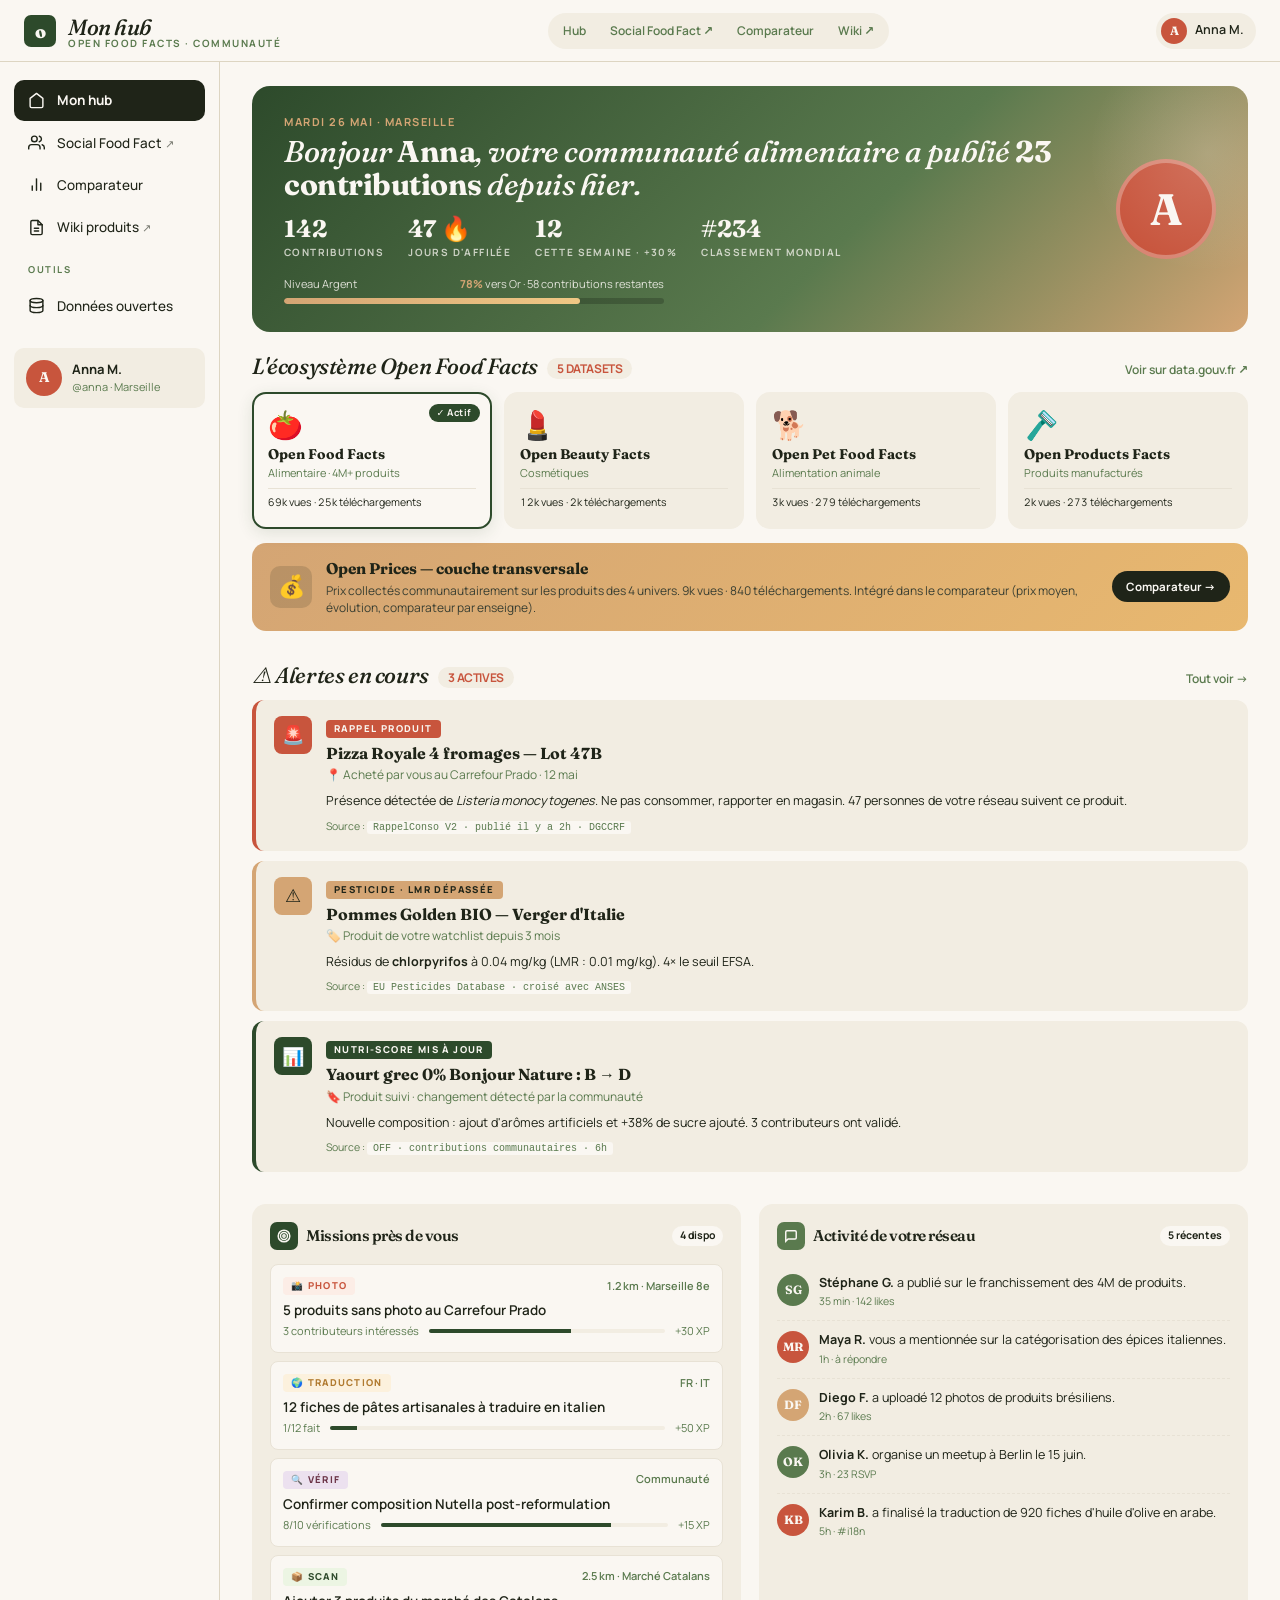
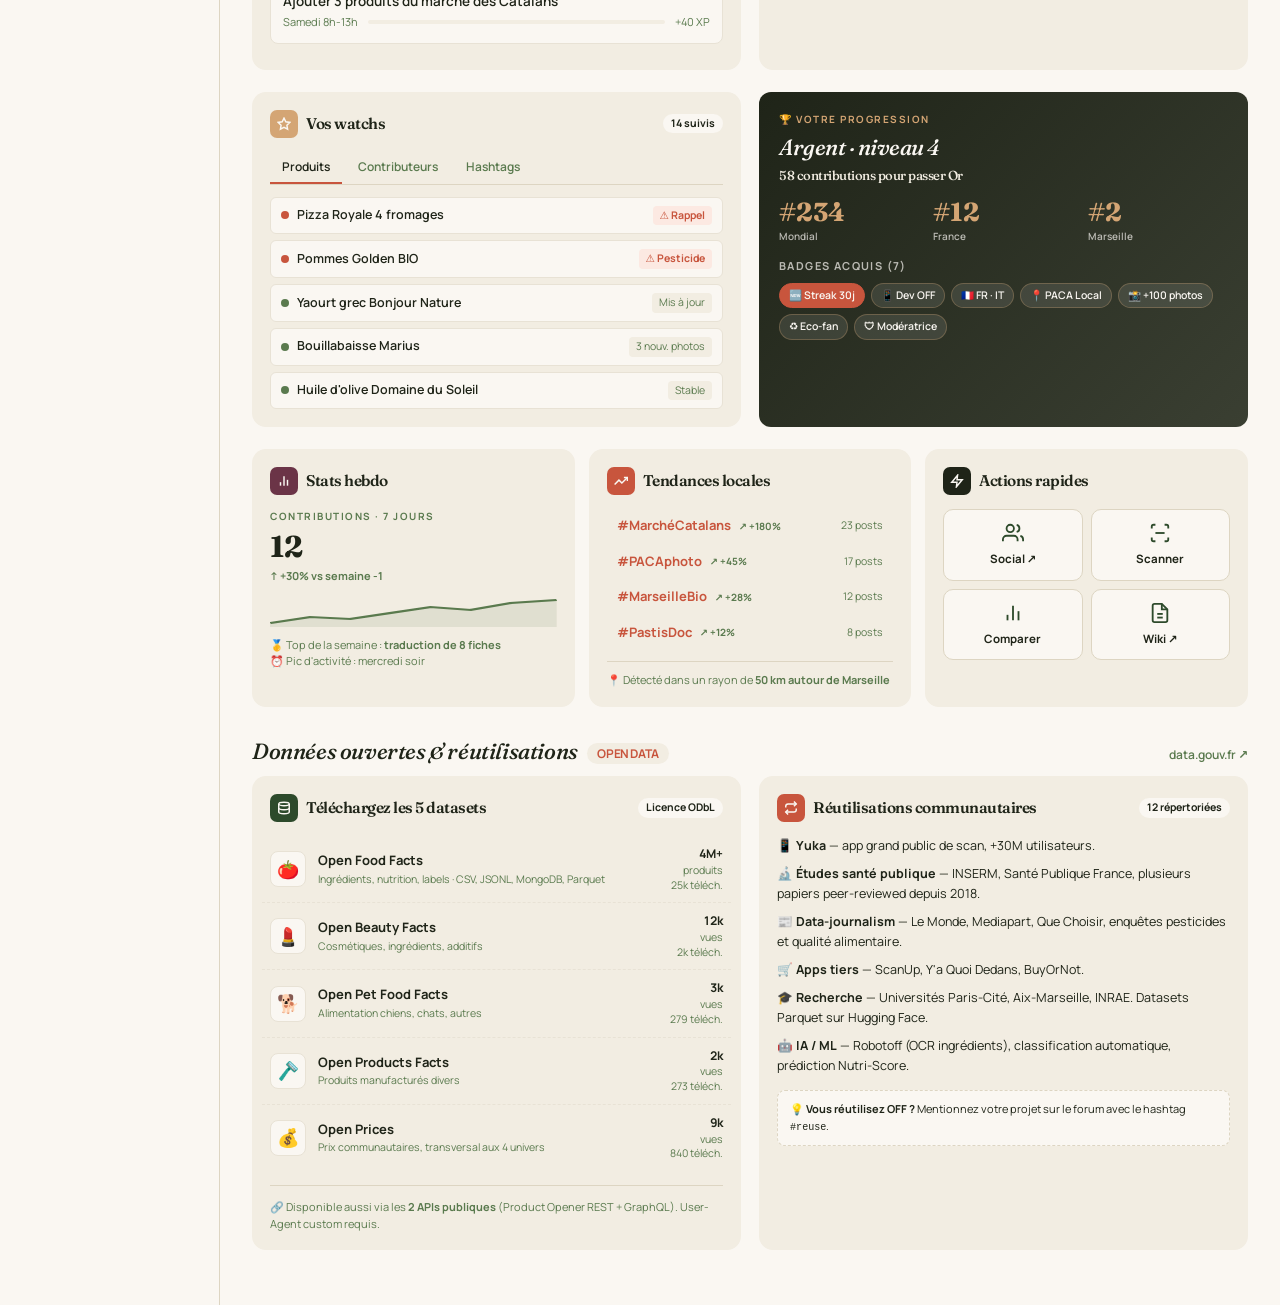
==== commit 4f6b579f: "contributeurs et hashtags fonctionnels" ====
--- a/index.html
+++ b/index.html
@@ -24,7 +24,7 @@
     </div>
     <nav class="view-toggle" aria-label="Naviguer entre les sections">
       <a href="community-hub.html" data-page="hub">Hub</a>
-      <a href="https://open-food-8ers4wsop-stepanmereniuk-devs-projects.vercel.app/" data-page="social" rel="noopener">Social Food Fact <span aria-hidden="true">↗</span><span class="sr-only">(ouvre dans un nouvel onglet)</span></a>
+      <a href="#" data-page="social" rel="noopener">Social Food Fact <span aria-hidden="true">↗</span><span class="sr-only">(ouvre dans un nouvel onglet)</span></a>
       <a href="product-comparator.html" data-page="comparator">Comparateur</a>
       <a href="https://wiki.openfoodfacts.org" target="_blank" rel="noopener" data-page="wiki">Wiki <span aria-hidden="true">↗</span><span class="sr-only">(ouvre dans un nouvel onglet)</span></a>
     </nav>
@@ -43,7 +43,7 @@
         <svg viewBox="0 0 24 24" fill="none" stroke="currentColor" stroke-width="2" stroke-linecap="round" stroke-linejoin="round" aria-hidden="true"><path d="M3 9l9-7 9 7v11a2 2 0 0 1-2 2H5a2 2 0 0 1-2-2z"/></svg>
         <span>Mon hub</span>
       </button>
-      <a href="https://open-food-8ers4wsop-stepanmereniuk-devs-projects.vercel.app/" class="nav-item" data-page="social">
+      <a href="#" class="nav-item" data-page="social">
         <svg viewBox="0 0 24 24" fill="none" stroke="currentColor" stroke-width="2" stroke-linecap="round" stroke-linejoin="round" aria-hidden="true"><path d="M17 21v-2a4 4 0 0 0-4-4H5a4 4 0 0 0-4 4v2"/><circle cx="9" cy="7" r="4"/><path d="M23 21v-2a4 4 0 0 0-3-3.87"/><path d="M16 3.13a4 4 0 0 1 0 7.75"/></svg>
         <span>Social Food Fact <span aria-hidden="true" class="ext-arrow">↗</span></span>
       </a>
@@ -670,14 +670,51 @@
 
     function renderWatchs(universe) {
       const data = DATA[universe];
-      const el = document.getElementById('watch-products');
-      el.innerHTML = data.watchProducts.map(w => `
+
+      // Onglet Produits
+      const elProducts = document.getElementById('watch-products');
+      elProducts.innerHTML = data.watchProducts.map(w => `
         <div class="watch-item">
           <div class="dot ${w.danger ? 'warn' : ''}" aria-hidden="true"></div>
           <div class="nm">${w.name}</div>
           <div class="st ${w.danger ? 'danger' : ''}">${w.status}</div>
         </div>
       `).join('');
+
+      // Onglet Contributeurs — dérivé des activities (on suit les gens dont on voit l'activité)
+      const elContributors = document.getElementById('watch-contributors');
+      // Stats fictives mais cohérentes par contributeur
+      const followStats = ['142 contribs', '89 contribs', '67 contribs', '234 contribs', '52 contribs', '178 contribs'];
+      elContributors.innerHTML = data.activities.slice(0, 5).map((a, i) => {
+        // Extraire le nom depuis "<b>Nom X.</b> a fait..."
+        const nameMatch = a.text.match(/<b>([^<]+)<\/b>/);
+        const name = nameMatch ? nameMatch[1] : 'Contributeur';
+        return `
+          <div class="watch-item">
+            <div class="dot" aria-hidden="true"></div>
+            <div class="nm" style="display:flex;align-items:center;gap:8px;">
+              <span class="activity-av" style="background:${a.av};width:24px;height:24px;font-size:10px;">${a.ini}</span>
+              ${name}
+            </div>
+            <div class="st">${followStats[i] || 'Actif'}</div>
+          </div>
+        `;
+      }).join('');
+
+      // Onglet Hashtags — dérivé des trends (les hashtags qu'on suit sont ceux qui tendent)
+      const elHashtags = document.getElementById('watch-hashtags');
+      elHashtags.innerHTML = data.trends.map(t => `
+        <div class="watch-item">
+          <div class="dot" aria-hidden="true"></div>
+          <div class="nm" style="color:var(--terracotta);font-weight:700;">#${t.tag}</div>
+          <div class="st">${t.posts} posts · ${t.arrow}</div>
+        </div>
+      `).join('');
+
+      // Mise à jour du compteur dans l'en-tête de la card
+      const total = data.watchProducts.length + 5 + data.trends.length;
+      const countEl = document.getElementById('watch-count');
+      if (countEl) countEl.textContent = `${total} suivis`;
     }
 
     function renderTrends(universe) {
--- a/styles.css
+++ b/styles.css
@@ -1000,6 +1000,7 @@
     .watch-tab { background: none; border: none; padding: 6px 12px; border-bottom: 2px solid transparent; font-size: 12px; font-weight: 600; color: var(--ink-mute); cursor: pointer; }
     .watch-tab[aria-selected="true"] { color: var(--ink); border-bottom-color: var(--terracotta); }
     .watch-list { display: flex; flex-direction: column; gap: 6px; }
+    .watch-list[hidden] { display: none; }
     .watch-item { padding: 8px 10px; background: var(--paper); border-radius: 6px; display: flex; align-items: center; gap: 8px; font-size: 12.5px; border: 1px solid var(--rule-soft); }
     .watch-item .dot { width: 8px; height: 8px; border-radius: 50%; background: var(--ok); flex-shrink: 0; }
     .watch-item .dot.warn { background: var(--danger); }
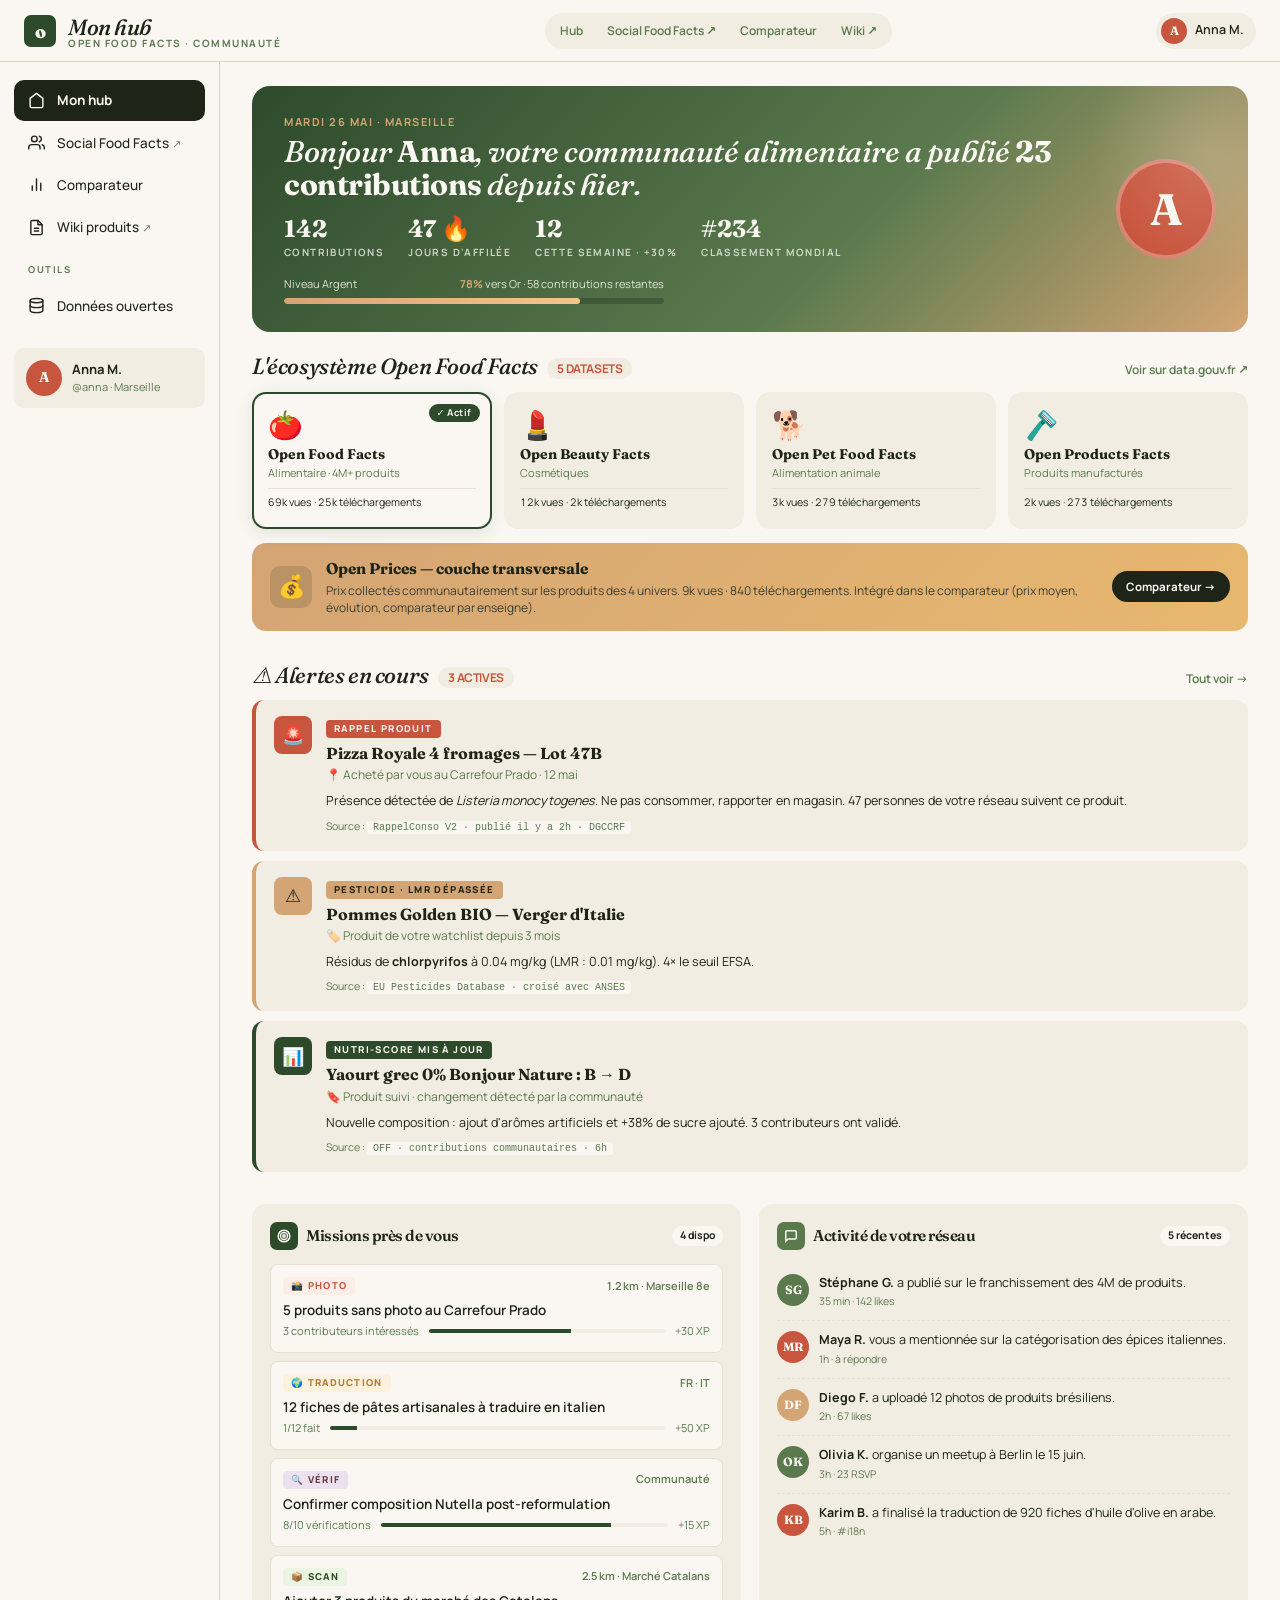
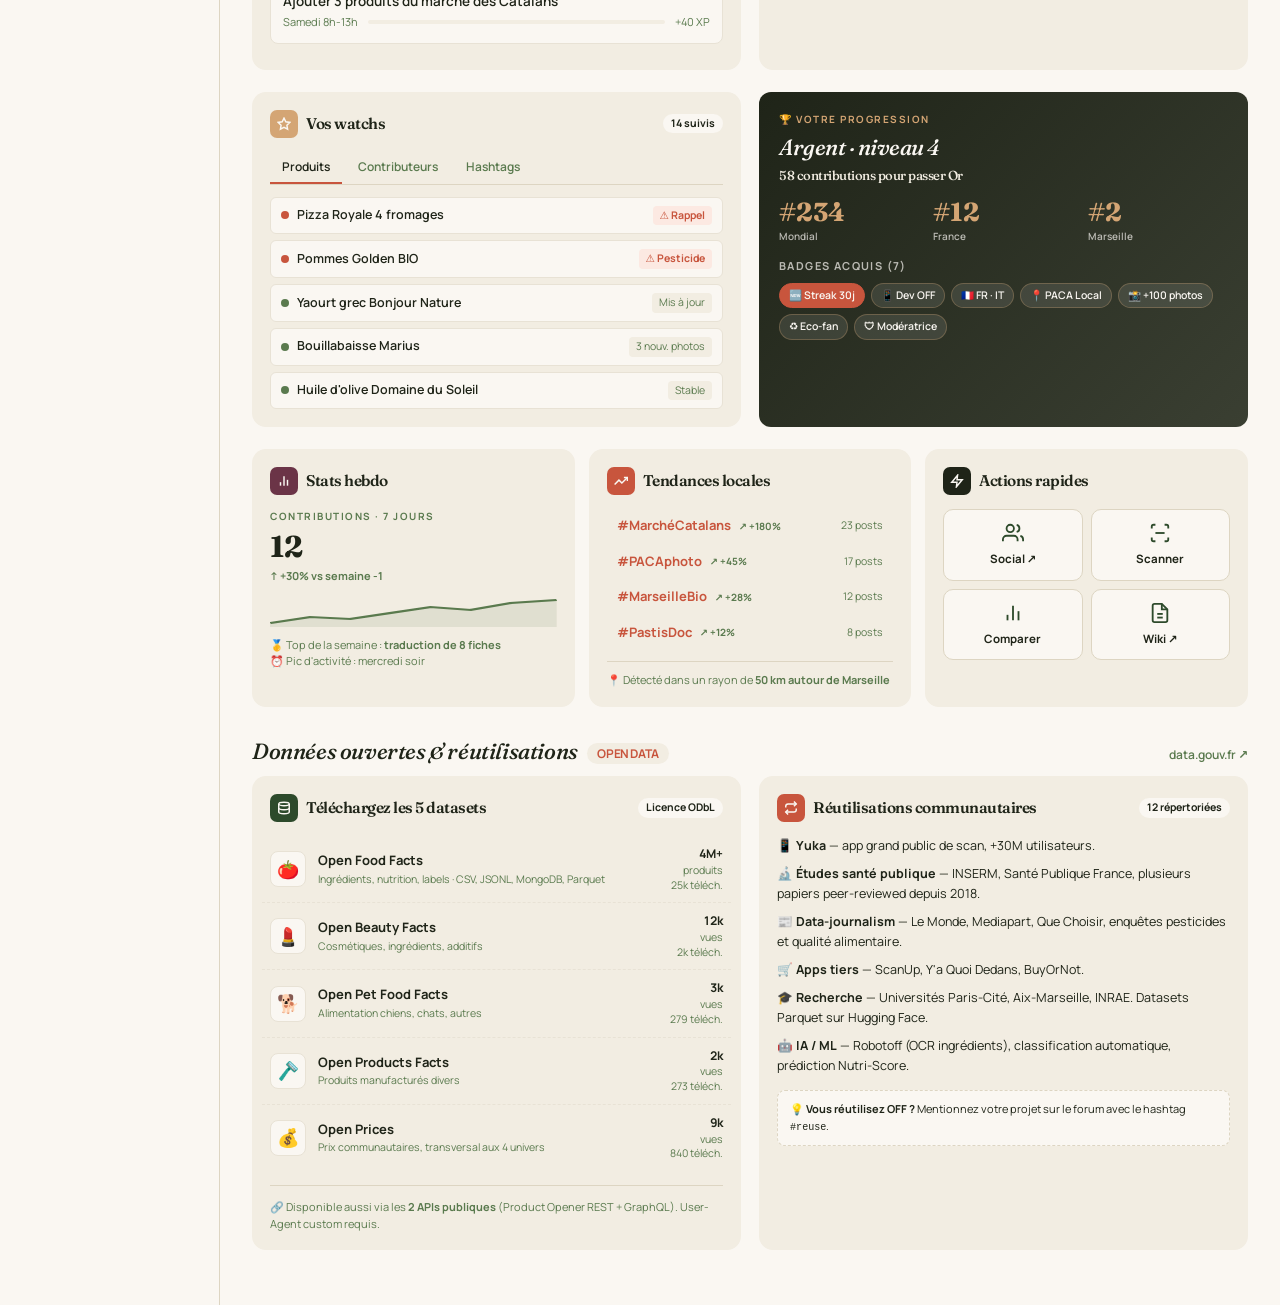
==== commit bb4a2379: "url social food facts" ====
--- a/index.html
+++ b/index.html
@@ -24,7 +24,7 @@
     </div>
     <nav class="view-toggle" aria-label="Naviguer entre les sections">
       <a href="community-hub.html" data-page="hub">Hub</a>
-      <a href="#" data-page="social" rel="noopener">Social Food Fact <span aria-hidden="true">↗</span><span class="sr-only">(ouvre dans un nouvel onglet)</span></a>
+      <a href="https://open-food-k4r7kgh0u-stepanmereniuk-devs-projects.vercel.app/" data-page="social" rel="noopener">Social Food Facts <span aria-hidden="true">↗</span><span class="sr-only">(ouvre dans un nouvel onglet)</span></a>
       <a href="product-comparator.html" data-page="comparator">Comparateur</a>
       <a href="https://wiki.openfoodfacts.org" target="_blank" rel="noopener" data-page="wiki">Wiki <span aria-hidden="true">↗</span><span class="sr-only">(ouvre dans un nouvel onglet)</span></a>
     </nav>
@@ -43,9 +43,9 @@
         <svg viewBox="0 0 24 24" fill="none" stroke="currentColor" stroke-width="2" stroke-linecap="round" stroke-linejoin="round" aria-hidden="true"><path d="M3 9l9-7 9 7v11a2 2 0 0 1-2 2H5a2 2 0 0 1-2-2z"/></svg>
         <span>Mon hub</span>
       </button>
-      <a href="#" class="nav-item" data-page="social">
+      <a href="https://open-food-k4r7kgh0u-stepanmereniuk-devs-projects.vercel.app/" class="nav-item" data-page="social">
         <svg viewBox="0 0 24 24" fill="none" stroke="currentColor" stroke-width="2" stroke-linecap="round" stroke-linejoin="round" aria-hidden="true"><path d="M17 21v-2a4 4 0 0 0-4-4H5a4 4 0 0 0-4 4v2"/><circle cx="9" cy="7" r="4"/><path d="M23 21v-2a4 4 0 0 0-3-3.87"/><path d="M16 3.13a4 4 0 0 1 0 7.75"/></svg>
-        <span>Social Food Fact <span aria-hidden="true" class="ext-arrow">↗</span></span>
+        <span>Social Food Facts <span aria-hidden="true" class="ext-arrow">↗</span></span>
       </a>
       <a href="product-comparator.html" class="nav-item">
         <svg viewBox="0 0 24 24" fill="none" stroke="currentColor" stroke-width="2" stroke-linecap="round" stroke-linejoin="round" aria-hidden="true"><line x1="18" y1="20" x2="18" y2="10"/><line x1="12" y1="20" x2="12" y2="4"/><line x1="6" y1="20" x2="6" y2="14"/></svg>
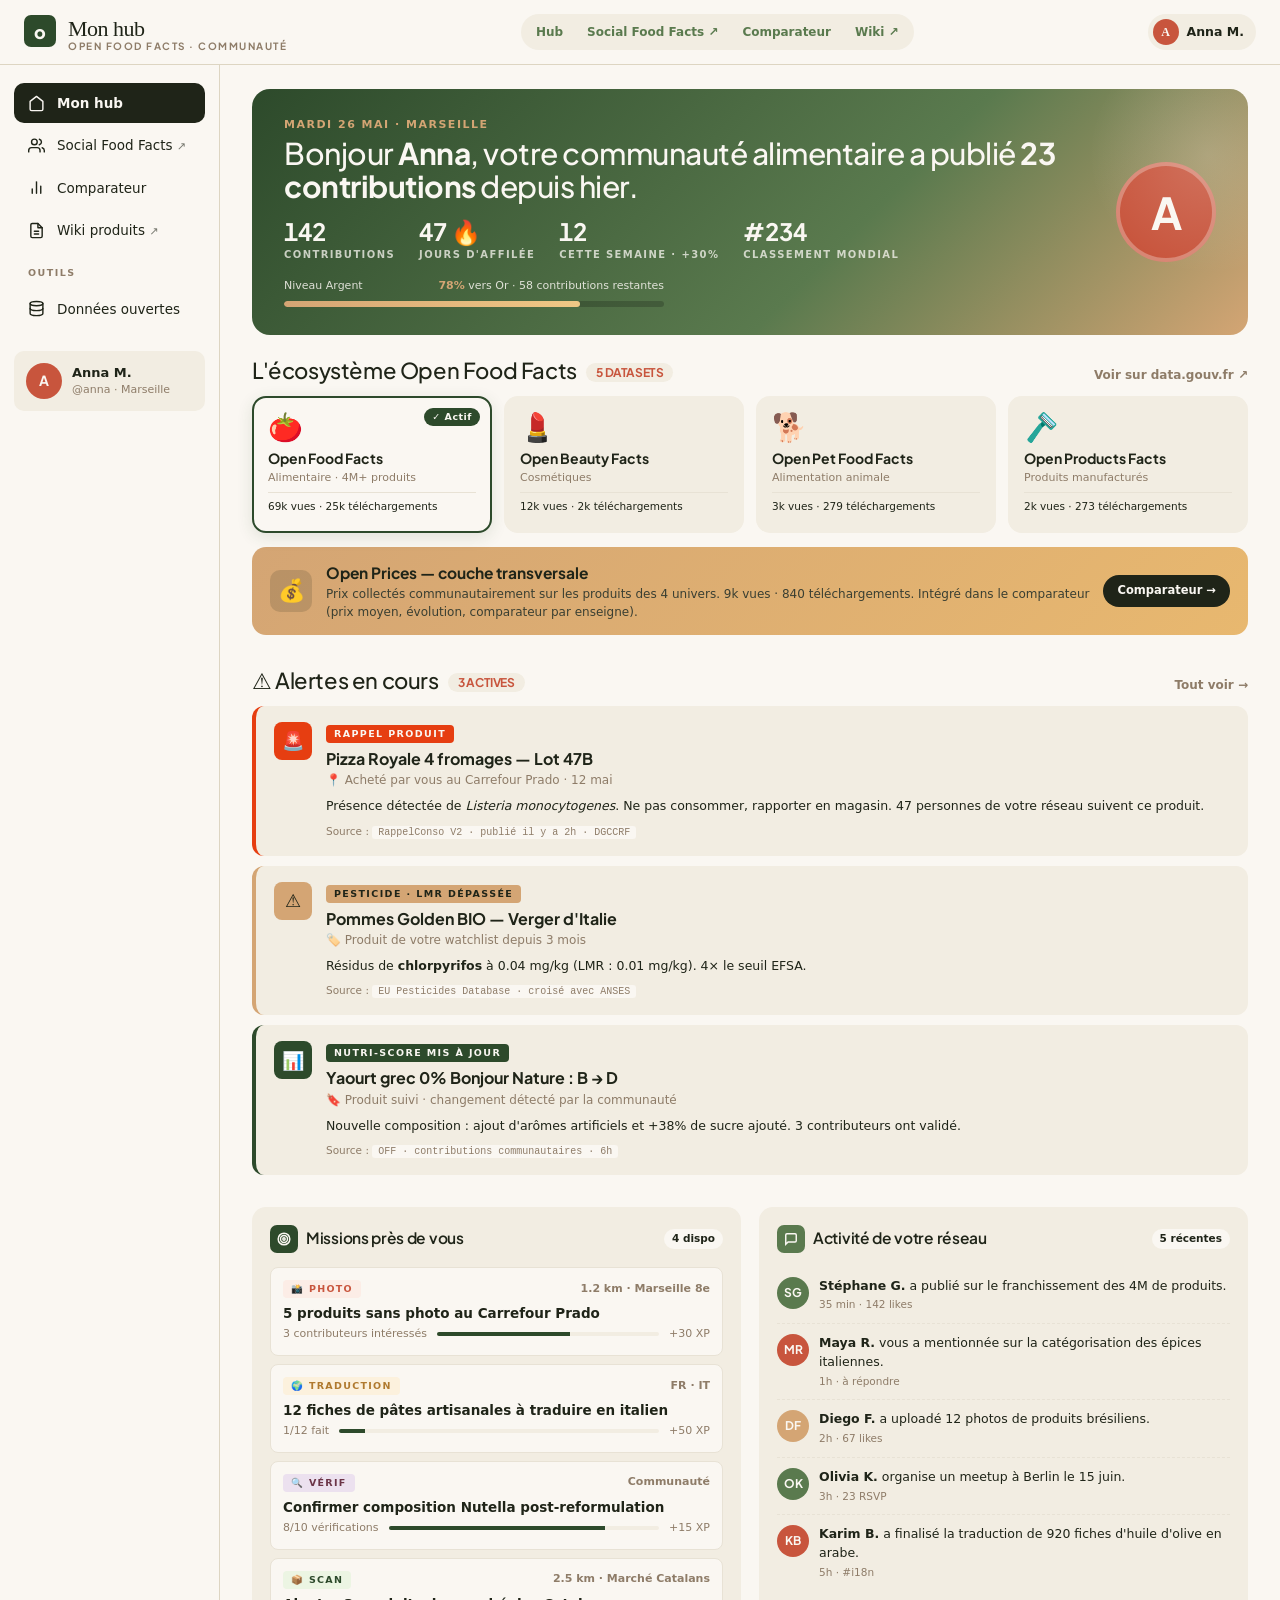
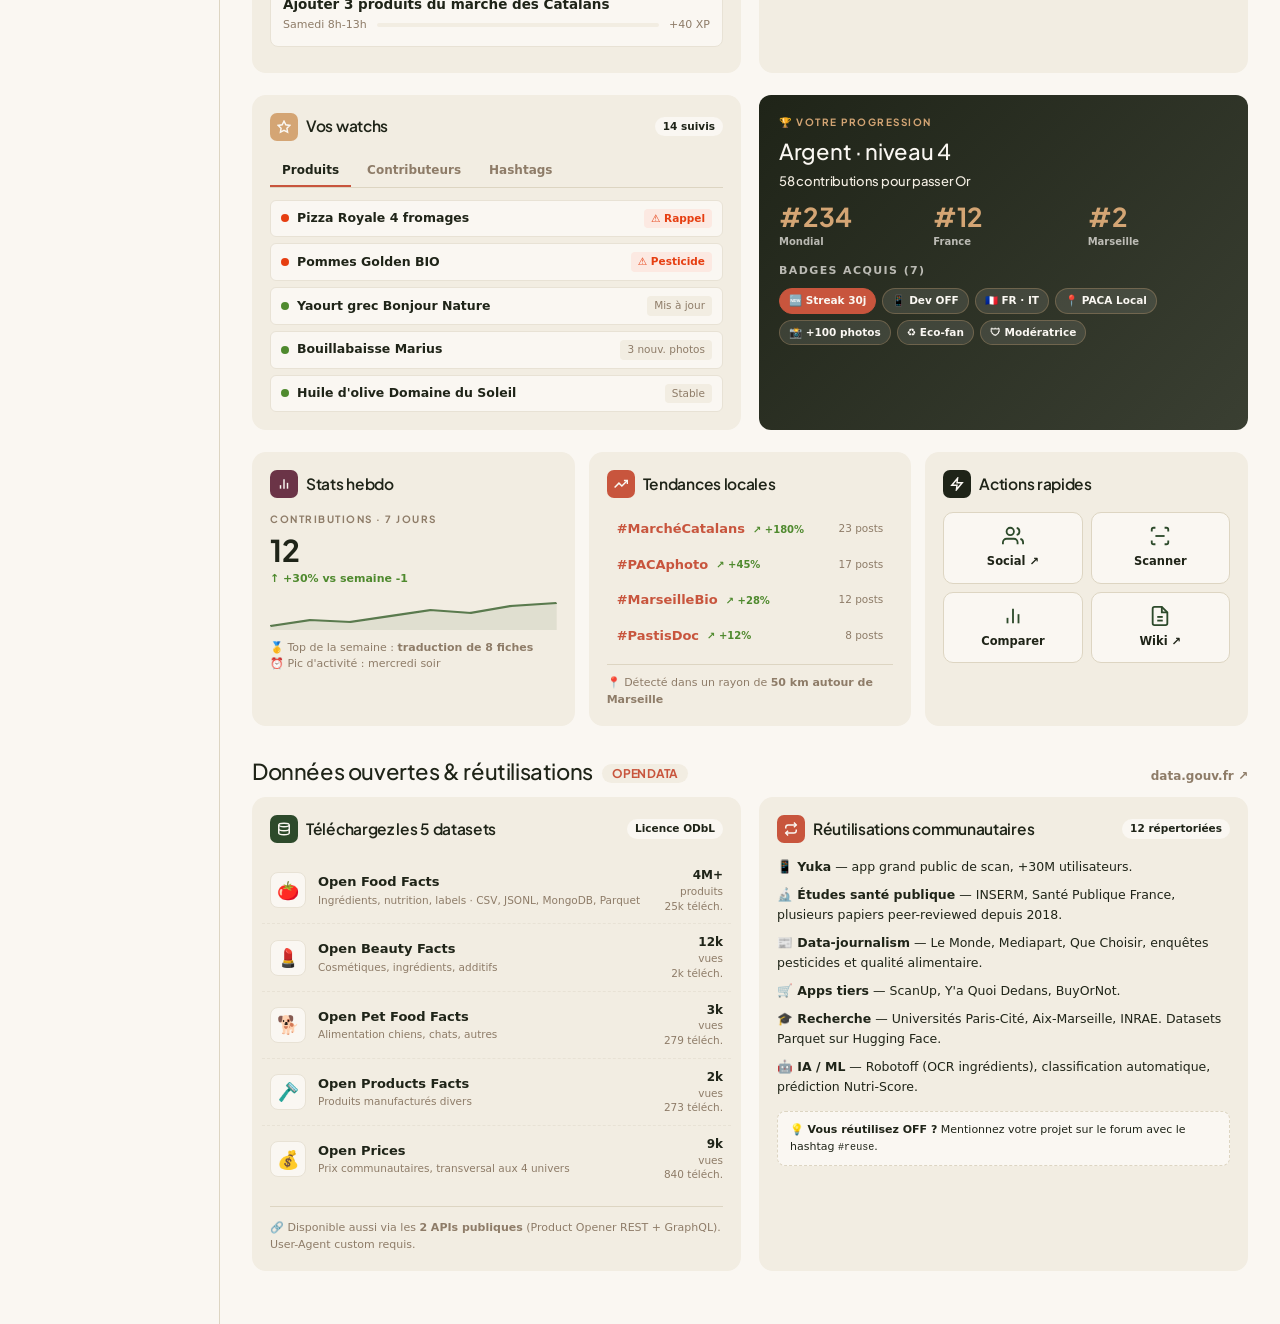
==== commit c29a2528: "màj" ====
--- a/index.html
+++ b/index.html
@@ -3,894 +3,58 @@
 <head>
   <meta charset="UTF-8">
   <meta name="viewport" content="width=device-width, initial-scale=1.0">
-  <meta name="description" content="Hub personnel pour la communauté Open Food Facts — alertes, missions, watchs et progression.">
-  <title>Mon hub — Open Food Facts</title>
-  <link rel="preconnect" href="https://fonts.googleapis.com">
-  <link rel="preconnect" href="https://fonts.gstatic.com" crossorigin>
-  <link href="https://fonts.googleapis.com/css2?family=Fraunces:opsz,wght@9..144,500;9..144,700&family=Manrope:wght@500;600;700&display=swap" rel="stylesheet">
-  <link rel="stylesheet" href="styles.css">
+  <title>Social Food Facts — Plateforme communautaire</title>
+  <meta name="description" content="Plateforme communautaire pour Open Food Facts : hub personnel, comparateur, scanner, et écosystème de données ouvertes.">
+  <meta http-equiv="refresh" content="0; url=community-hub.html">
+  <link rel="canonical" href="community-hub.html">
+  <style>
+    body {
+      font-family: system-ui, -apple-system, 'Segoe UI', Roboto, sans-serif;
+      background: #FAF7F2;
+      color: #1F2418;
+      min-height: 100vh;
+      display: grid;
+      place-items: center;
+      margin: 0;
+      padding: 20px;
+      text-align: center;
+    }
+    h1 {
+      font-family: 'Plus Jakarta Sans', system-ui, sans-serif;
+      font-style: italic;
+      font-weight: 500;
+      font-size: 28px;
+      margin-bottom: 8px;
+    }
+    p { color: #5A7A4E; margin-bottom: 18px; }
+    a {
+      background: #1F2418;
+      color: #FAF7F2;
+      padding: 10px 22px;
+      border-radius: 999px;
+      text-decoration: none;
+      font-weight: 600;
+      font-size: 14px;
+    }
+    .logo {
+      width: 48px; height: 48px;
+      background: #2D4A2B;
+      border-radius: 10px;
+      display: inline-grid; place-items: center;
+      color: #FAF7F2;
+      font-family: 'Plus Jakarta Sans', system-ui, sans-serif;
+      font-weight: 900;
+      font-size: 28px;
+      margin-bottom: 18px;
+    }
+  </style>
 </head>
-<body data-page="hub">
-
-  <a href="#main" class="skip-link">Aller au contenu principal</a>
-
-  <header class="app-header" role="banner">
-    <div class="brand">
-      <span class="logo" aria-hidden="true">o</span>
-      <h1 class="brand-name">
-        Mon hub
-        <span class="brand-tag">Open Food Facts · communauté</span>
-      </h1>
-    </div>
-    <nav class="view-toggle" aria-label="Naviguer entre les sections">
-      <a href="community-hub.html" data-page="hub">Hub</a>
-      <a href="https://open-food-k4r7kgh0u-stepanmereniuk-devs-projects.vercel.app/" data-page="social" rel="noopener">Social Food Facts <span aria-hidden="true">↗</span><span class="sr-only">(ouvre dans un nouvel onglet)</span></a>
-      <a href="product-comparator.html" data-page="comparator">Comparateur</a>
-      <a href="https://wiki.openfoodfacts.org" target="_blank" rel="noopener" data-page="wiki">Wiki <span aria-hidden="true">↗</span><span class="sr-only">(ouvre dans un nouvel onglet)</span></a>
-    </nav>
-    <div class="header-right">
-      <button type="button" class="me-chip" aria-label="Ouvrir mon profil">
-        <span class="av" aria-hidden="true">A</span>
-        <span class="me-chip-name">Anna M.</span>
-      </button>
-    </div>
-  </header>
-
-  <div class="app app-hub-grid">
-
-    <nav class="app-nav" aria-label="Navigation principale">
-      <button type="button" class="nav-item" aria-current="page">
-        <svg viewBox="0 0 24 24" fill="none" stroke="currentColor" stroke-width="2" stroke-linecap="round" stroke-linejoin="round" aria-hidden="true"><path d="M3 9l9-7 9 7v11a2 2 0 0 1-2 2H5a2 2 0 0 1-2-2z"/></svg>
-        <span>Mon hub</span>
-      </button>
-      <a href="https://open-food-k4r7kgh0u-stepanmereniuk-devs-projects.vercel.app/" class="nav-item" data-page="social">
-        <svg viewBox="0 0 24 24" fill="none" stroke="currentColor" stroke-width="2" stroke-linecap="round" stroke-linejoin="round" aria-hidden="true"><path d="M17 21v-2a4 4 0 0 0-4-4H5a4 4 0 0 0-4 4v2"/><circle cx="9" cy="7" r="4"/><path d="M23 21v-2a4 4 0 0 0-3-3.87"/><path d="M16 3.13a4 4 0 0 1 0 7.75"/></svg>
-        <span>Social Food Facts <span aria-hidden="true" class="ext-arrow">↗</span></span>
-      </a>
-      <a href="product-comparator.html" class="nav-item">
-        <svg viewBox="0 0 24 24" fill="none" stroke="currentColor" stroke-width="2" stroke-linecap="round" stroke-linejoin="round" aria-hidden="true"><line x1="18" y1="20" x2="18" y2="10"/><line x1="12" y1="20" x2="12" y2="4"/><line x1="6" y1="20" x2="6" y2="14"/></svg>
-        <span>Comparateur</span>
-      </a>
-      <a href="https://wiki.openfoodfacts.org" target="_blank" rel="noopener" class="nav-item" data-page="wiki">
-        <svg viewBox="0 0 24 24" fill="none" stroke="currentColor" stroke-width="2" stroke-linecap="round" stroke-linejoin="round" aria-hidden="true"><path d="M14 2H6a2 2 0 0 0-2 2v16a2 2 0 0 0 2 2h12a2 2 0 0 0 2-2V8z"/><polyline points="14 2 14 8 20 8"/><line x1="9" y1="13" x2="15" y2="13"/><line x1="9" y1="17" x2="15" y2="17"/></svg>
-        <span>Wiki produits <span aria-hidden="true" class="ext-arrow">↗</span></span>
-      </a>
-
-      <div class="nav-section-title">Outils</div>
-      <button type="button" class="nav-item" id="nav-data">
-        <svg viewBox="0 0 24 24" fill="none" stroke="currentColor" stroke-width="2" stroke-linecap="round" stroke-linejoin="round" aria-hidden="true"><ellipse cx="12" cy="5" rx="9" ry="3"/><path d="M21 12c0 1.66-4 3-9 3s-9-1.34-9-3"/><path d="M3 5v14c0 1.66 4 3 9 3s9-1.34 9-3V5"/></svg>
-        <span>Données ouvertes</span>
-      </button>
-
-      <div class="nav-mini mt-20">
-        <span class="av" aria-hidden="true">A</span>
-        <div class="nav-mini-meta">
-          <div class="nav-mini-name">Anna M.</div>
-          <div class="nav-mini-h">@anna · Marseille</div>
-        </div>
-      </div>
-    </nav>
-
-    <main id="main" class="app-main" tabindex="-1">
-
-      <!-- HERO -->
-      <section class="hero" aria-labelledby="hero-title">
-        <div>
-          <div class="hero-eyebrow" id="today-context">Mardi 26 mai · Marseille</div>
-          <h2 id="hero-title">
-            Bonjour <b>Anna</b>, votre communauté <span id="hero-universe-text">alimentaire</span> a publié <b>23 contributions</b> depuis hier.
-          </h2>
-          <div class="hero-stats">
-            <div class="hero-stat"><div class="v">142</div><div class="l">Contributions</div></div>
-            <div class="hero-stat"><div class="v">47 🔥</div><div class="l">Jours d'affilée</div></div>
-            <div class="hero-stat"><div class="v">12</div><div class="l">Cette semaine · +30%</div></div>
-            <div class="hero-stat"><div class="v">#234</div><div class="l">Classement mondial</div></div>
-          </div>
-          <div class="hero-progress" role="group" aria-label="Progression vers le niveau supérieur">
-            <div class="hero-progress-label">
-              <span>Niveau Argent</span>
-              <span><b>78%</b> vers Or · 58 contributions restantes</span>
-            </div>
-            <div class="hero-progress-bar" role="progressbar" aria-valuenow="78" aria-valuemin="0" aria-valuemax="100" aria-label="78% du niveau Or atteint">
-              <span></span>
-            </div>
-          </div>
-        </div>
-        <div class="hero-avatar" aria-hidden="true">A</div>
-      </section>
-
-      <!-- UNIVERSE SELECTOR -->
-      <section class="section" aria-labelledby="universe-title">
-        <div class="section-head">
-          <h2 id="universe-title">L'écosystème Open Food Facts <span class="tag">5 DATASETS</span></h2>
-          <a href="https://www.data.gouv.fr/organizations/open-food-facts" target="_blank" rel="noopener">Voir sur data.gouv.fr ↗</a>
-        </div>
-
-        <div class="universe-grid" role="group" aria-label="Sélectionnez un univers de données">
-          <button type="button" class="universe-card" data-universe="food" aria-pressed="true">
-            <div class="universe-icon" aria-hidden="true">🍅</div>
-            <div class="universe-name">Open Food Facts</div>
-            <div class="universe-meta">Alimentaire · 4M+ produits</div>
-            <div class="universe-stat">69k vues · 25k téléchargements</div>
-          </button>
-          <button type="button" class="universe-card" data-universe="beauty" aria-pressed="false">
-            <div class="universe-icon" aria-hidden="true">💄</div>
-            <div class="universe-name">Open Beauty Facts</div>
-            <div class="universe-meta">Cosmétiques</div>
-            <div class="universe-stat">12k vues · 2k téléchargements</div>
-          </button>
-          <button type="button" class="universe-card" data-universe="petfood" aria-pressed="false">
-            <div class="universe-icon" aria-hidden="true">🐕</div>
-            <div class="universe-name">Open Pet Food Facts</div>
-            <div class="universe-meta">Alimentation animale</div>
-            <div class="universe-stat">3k vues · 279 téléchargements</div>
-          </button>
-          <button type="button" class="universe-card" data-universe="products" aria-pressed="false">
-            <div class="universe-icon" aria-hidden="true">🪒</div>
-            <div class="universe-name">Open Products Facts</div>
-            <div class="universe-meta">Produits manufacturés</div>
-            <div class="universe-stat">2k vues · 273 téléchargements</div>
-          </button>
-        </div>
-
-        <div class="prices-banner">
-          <div class="prices-icon" aria-hidden="true">💰</div>
-          <div class="prices-body">
-            <div class="prices-title">Open Prices — couche transversale</div>
-            <div class="prices-desc">Prix collectés communautairement sur les produits des 4 univers. 9k vues · 840 téléchargements. Intégré dans le comparateur (prix moyen, évolution, comparateur par enseigne).</div>
-          </div>
-          <a class="prices-link" href="product-comparator.html">Comparateur →</a>
-        </div>
-      </section>
-
-      <!-- ALERTS — filtered by universe -->
-      <section class="section" aria-labelledby="alerts-title">
-        <div class="section-head">
-          <h2 id="alerts-title">⚠ Alertes en cours <span class="tag" id="alerts-count">3 ACTIVES</span></h2>
-          <a href="#">Tout voir →</a>
-        </div>
-        <div id="alerts-list" aria-live="polite"></div>
-      </section>
-
-      <!-- 2-col : Missions + Activity -->
-      <section class="grid-2" aria-label="Missions et activité du réseau">
-
-        <div class="card" aria-labelledby="missions-title">
-          <div class="card-header">
-            <div class="card-icon card-icon-forest" aria-hidden="true">
-              <svg viewBox="0 0 24 24" fill="none" stroke="currentColor" stroke-width="2.5"><circle cx="12" cy="12" r="10"/><circle cx="12" cy="12" r="6"/><circle cx="12" cy="12" r="2"/></svg>
-            </div>
-            <h3 class="card-title" id="missions-title">Missions près de vous</h3>
-            <span class="card-count" id="missions-count">—</span>
-          </div>
-          <div id="missions-list"></div>
-        </div>
-
-        <div class="card" aria-labelledby="activity-title">
-          <div class="card-header">
-            <div class="card-icon card-icon-moss" aria-hidden="true">
-              <svg viewBox="0 0 24 24" fill="none" stroke="currentColor" stroke-width="2.5"><path d="M21 15a2 2 0 0 1-2 2H7l-4 4V5a2 2 0 0 1 2-2h14a2 2 0 0 1 2 2z"/></svg>
-            </div>
-            <h3 class="card-title" id="activity-title">Activité de votre réseau</h3>
-            <span class="card-count">5 récentes</span>
-          </div>
-          <div id="activity-list"></div>
-        </div>
-
-      </section>
-
-      <!-- Watchs + Rank -->
-      <section class="grid-2 mt-lg" aria-label="Watchs et progression">
-
-        <div class="card" aria-labelledby="watch-title">
-          <div class="card-header">
-            <div class="card-icon card-icon-ochre" aria-hidden="true">
-              <svg viewBox="0 0 24 24" fill="none" stroke="currentColor" stroke-width="2.5"><polygon points="12 2 15.09 8.26 22 9.27 17 14.14 18.18 21.02 12 17.77 5.82 21.02 7 14.14 2 9.27 8.91 8.26 12 2"/></svg>
-            </div>
-            <h3 class="card-title" id="watch-title">Vos watchs</h3>
-            <span class="card-count" id="watch-count">24 suivis</span>
-          </div>
-
-          <div class="watch-tabs" role="tablist" aria-label="Catégories de watchs">
-            <button type="button" class="watch-tab" role="tab" aria-selected="true" aria-controls="watch-products" id="tab-products">Produits</button>
-            <button type="button" class="watch-tab" role="tab" aria-selected="false" aria-controls="watch-contributors" id="tab-contributors">Contributeurs</button>
-            <button type="button" class="watch-tab" role="tab" aria-selected="false" aria-controls="watch-hashtags" id="tab-hashtags">Hashtags</button>
-          </div>
-
-          <div id="watch-products" role="tabpanel" aria-labelledby="tab-products" class="watch-list"></div>
-          <div id="watch-contributors" role="tabpanel" aria-labelledby="tab-contributors" class="watch-list" hidden></div>
-          <div id="watch-hashtags" role="tabpanel" aria-labelledby="tab-hashtags" class="watch-list" hidden></div>
-        </div>
-
-        <div class="rank-card" aria-labelledby="rank-title">
-          <div class="eyebrow text-ochre">🏆 Votre progression</div>
-          <h3 id="rank-title" class="rank-card-title">Argent · niveau 4<br><span class="rank-card-subtitle">58 contributions pour passer Or</span></h3>
-          <div class="rank-positions" role="list">
-            <div class="rank-pos" role="listitem"><div class="v">#234</div><div class="l">Mondial</div></div>
-            <div class="rank-pos" role="listitem"><div class="v">#12</div><div class="l">France</div></div>
-            <div class="rank-pos" role="listitem"><div class="v">#2</div><div class="l">Marseille</div></div>
-          </div>
-          <div class="rank-card-badges-label">Badges acquis (7)</div>
-          <div class="rank-badges">
-            <span class="badge-pill new">🆕 Streak 30j</span>
-            <span class="badge-pill">📱 Dev OFF</span>
-            <span class="badge-pill">🇫🇷 FR · IT</span>
-            <span class="badge-pill">📍 PACA Local</span>
-            <span class="badge-pill">📸 +100 photos</span>
-            <span class="badge-pill">♻ Eco-fan</span>
-            <span class="badge-pill">🛡 Modératrice</span>
-          </div>
-        </div>
-
-      </section>
-
-      <!-- Stats + Tendances + Quick -->
-      <section class="grid-3 mt-lg" aria-label="Statistiques et tendances">
-
-        <div class="card" aria-labelledby="stats-title">
-          <div class="card-header">
-            <div class="card-icon card-icon-plum" aria-hidden="true">
-              <svg viewBox="0 0 24 24" fill="none" stroke="currentColor" stroke-width="2.5"><line x1="18" y1="20" x2="18" y2="10"/><line x1="12" y1="20" x2="12" y2="4"/><line x1="6" y1="20" x2="6" y2="14"/></svg>
-            </div>
-            <h3 class="card-title" id="stats-title">Stats hebdo</h3>
-          </div>
-          <div class="eyebrow mb-sm">Contributions · 7 jours</div>
-          <div class="stats-big">12</div>
-          <div class="stats-trend">↑ +30% vs semaine -1</div>
-          <svg class="stat-sparkline" viewBox="0 0 100 32" preserveAspectRatio="none" aria-label="Évolution sur 7 jours">
-            <polyline points="0,28 14,22 28,24 42,18 56,12 70,15 84,8 100,5" fill="none" stroke="#5A7A4E" stroke-width="2"/>
-            <polyline points="0,28 14,22 28,24 42,18 56,12 70,15 84,8 100,5 100,32 0,32" fill="#5A7A4E" opacity=".12"/>
-          </svg>
-          <div class="stats-note">
-            🥇 Top de la semaine : <b>traduction de 8 fiches</b><br>
-            ⏰ Pic d'activité : mercredi soir
-          </div>
-        </div>
-
-        <div class="card" aria-labelledby="trends-title">
-          <div class="card-header">
-            <div class="card-icon card-icon-terracotta" aria-hidden="true">
-              <svg viewBox="0 0 24 24" fill="none" stroke="currentColor" stroke-width="2.5"><polyline points="23 6 13.5 15.5 8.5 10.5 1 18"/><polyline points="17 6 23 6 23 12"/></svg>
-            </div>
-            <h3 class="card-title" id="trends-title">Tendances locales</h3>
-          </div>
-          <div id="trends-list"></div>
-          <div class="trends-footer">
-            📍 Détecté dans un rayon de <b>50 km autour de Marseille</b>
-          </div>
-        </div>
-
-        <div class="card" aria-labelledby="actions-title">
-          <div class="card-header">
-            <div class="card-icon card-icon-ink" aria-hidden="true">
-              <svg viewBox="0 0 24 24" fill="none" stroke="currentColor" stroke-width="2.5"><polygon points="13 2 3 14 12 14 11 22 21 10 12 10 13 2"/></svg>
-            </div>
-            <h3 class="card-title" id="actions-title">Actions rapides</h3>
-          </div>
-          <div class="quick-actions">
-            <a class="qa-btn" href="#" data-page="social">
-              <svg viewBox="0 0 24 24" fill="none" stroke="currentColor" stroke-width="2" aria-hidden="true"><path d="M17 21v-2a4 4 0 0 0-4-4H5a4 4 0 0 0-4 4v2"/><circle cx="9" cy="7" r="4"/><path d="M23 21v-2a4 4 0 0 0-3-3.87"/><path d="M16 3.13a4 4 0 0 1 0 7.75"/></svg>
-              <span class="lbl">Social ↗</span>
-            </a>
-            <button type="button" class="qa-btn" data-action="scan">
-              <svg viewBox="0 0 24 24" fill="none" stroke="currentColor" stroke-width="2" aria-hidden="true"><path d="M3 7V5a2 2 0 0 1 2-2h2M17 3h2a2 2 0 0 1 2 2v2M21 17v2a2 2 0 0 1-2 2h-2M7 21H5a2 2 0 0 1-2-2v-2"/><line x1="7" y1="12" x2="17" y2="12"/></svg>
-              <span class="lbl">Scanner</span>
-            </button>
-            <a class="qa-btn" href="product-comparator.html">
-              <svg viewBox="0 0 24 24" fill="none" stroke="currentColor" stroke-width="2" aria-hidden="true"><line x1="18" y1="20" x2="18" y2="10"/><line x1="12" y1="20" x2="12" y2="4"/><line x1="6" y1="20" x2="6" y2="14"/></svg>
-              <span class="lbl">Comparer</span>
-            </a>
-            <a class="qa-btn" href="https://wiki.openfoodfacts.org" target="_blank" rel="noopener" data-page="wiki">
-              <svg viewBox="0 0 24 24" fill="none" stroke="currentColor" stroke-width="2" aria-hidden="true"><path d="M14 2H6a2 2 0 0 0-2 2v16a2 2 0 0 0 2 2h12a2 2 0 0 0 2-2V8z"/><polyline points="14 2 14 8 20 8"/><line x1="9" y1="13" x2="15" y2="13"/><line x1="9" y1="17" x2="15" y2="17"/></svg>
-              <span class="lbl">Wiki ↗</span>
-            </a>
-          </div>
-        </div>
-
-      </section>
-
-      <!-- OPEN DATA -->
-      <section class="section mt-xl" id="opendata-section" aria-labelledby="opendata-title">
-        <div class="section-head">
-          <h2 id="opendata-title">Données ouvertes & réutilisations <span class="tag">OPEN DATA</span></h2>
-          <a href="https://www.data.gouv.fr/organizations/open-food-facts" target="_blank" rel="noopener">data.gouv.fr ↗</a>
-        </div>
-
-        <div class="grid-2">
-
-          <div class="card">
-            <div class="card-header">
-              <div class="card-icon card-icon-forest" aria-hidden="true">
-                <svg viewBox="0 0 24 24" fill="none" stroke="currentColor" stroke-width="2.5"><ellipse cx="12" cy="5" rx="9" ry="3"/><path d="M21 12c0 1.66-4 3-9 3s-9-1.34-9-3"/><path d="M3 5v14c0 1.66 4 3 9 3s9-1.34 9-3V5"/></svg>
-              </div>
-              <h3 class="card-title">Téléchargez les 5 datasets</h3>
-              <span class="card-count">Licence ODbL</span>
-            </div>
-
-            <a class="dataset-row link-reset" href="https://www.data.gouv.fr/datasets/open-food-facts-produits-alimentaires-ingredients-nutrition-labels" target="_blank" rel="noopener">
-              <div class="dataset-icon" aria-hidden="true">🍅</div>
-              <div class="dataset-info"><div class="n">Open Food Facts</div><div class="m">Ingrédients, nutrition, labels · CSV, JSONL, MongoDB, Parquet</div></div>
-              <div class="dataset-stat"><b>4M+</b>produits<br>25k téléch.</div>
-            </a>
-            <a class="dataset-row link-reset" href="https://www.data.gouv.fr/datasets/open-beauty-facts" target="_blank" rel="noopener">
-              <div class="dataset-icon" aria-hidden="true">💄</div>
-              <div class="dataset-info"><div class="n">Open Beauty Facts</div><div class="m">Cosmétiques, ingrédients, additifs</div></div>
-              <div class="dataset-stat"><b>12k</b>vues<br>2k téléch.</div>
-            </a>
-            <a class="dataset-row link-reset" href="https://www.data.gouv.fr/datasets/open-pet-food-facts" target="_blank" rel="noopener">
-              <div class="dataset-icon" aria-hidden="true">🐕</div>
-              <div class="dataset-info"><div class="n">Open Pet Food Facts</div><div class="m">Alimentation chiens, chats, autres</div></div>
-              <div class="dataset-stat"><b>3k</b>vues<br>279 téléch.</div>
-            </a>
-            <a class="dataset-row link-reset" href="https://www.data.gouv.fr/datasets/open-products-facts" target="_blank" rel="noopener">
-              <div class="dataset-icon" aria-hidden="true">🪒</div>
-              <div class="dataset-info"><div class="n">Open Products Facts</div><div class="m">Produits manufacturés divers</div></div>
-              <div class="dataset-stat"><b>2k</b>vues<br>273 téléch.</div>
-            </a>
-            <a class="dataset-row link-reset" href="https://www.data.gouv.fr/datasets/open-prices" target="_blank" rel="noopener">
-              <div class="dataset-icon" aria-hidden="true">💰</div>
-              <div class="dataset-info"><div class="n">Open Prices</div><div class="m">Prix communautaires, transversal aux 4 univers</div></div>
-              <div class="dataset-stat"><b>9k</b>vues<br>840 téléch.</div>
-            </a>
-
-            <div class="dataset-footer">
-              🔗 Disponible aussi via les <b>2 APIs publiques</b> (Product Opener REST + GraphQL). User-Agent custom requis.
-            </div>
-          </div>
-
-          <div class="card">
-            <div class="card-header">
-              <div class="card-icon card-icon-terracotta" aria-hidden="true">
-                <svg viewBox="0 0 24 24" fill="none" stroke="currentColor" stroke-width="2.5"><polyline points="17 1 21 5 17 9"/><path d="M3 11V9a4 4 0 0 1 4-4h14"/><polyline points="7 23 3 19 7 15"/><path d="M21 13v2a4 4 0 0 1-4 4H3"/></svg>
-              </div>
-              <h3 class="card-title">Réutilisations communautaires</h3>
-              <span class="card-count">12 répertoriées</span>
-            </div>
-
-            <div class="reuse-text">
-              <p><b>📱 Yuka</b> — app grand public de scan, +30M utilisateurs.</p>
-              <p><b>🔬 Études santé publique</b> — INSERM, Santé Publique France, plusieurs papiers peer-reviewed depuis 2018.</p>
-              <p><b>📰 Data-journalism</b> — Le Monde, Mediapart, Que Choisir, enquêtes pesticides et qualité alimentaire.</p>
-              <p><b>🛒 Apps tiers</b> — ScanUp, Y'a Quoi Dedans, BuyOrNot.</p>
-              <p><b>🎓 Recherche</b> — Universités Paris-Cité, Aix-Marseille, INRAE. Datasets Parquet sur Hugging Face.</p>
-              <p><b>🤖 IA / ML</b> — Robotoff (OCR ingrédients), classification automatique, prédiction Nutri-Score.</p>
-            </div>
-
-            <div class="reuse-cta">
-              💡 <b>Vous réutilisez OFF ?</b> Mentionnez votre projet sur le forum avec le hashtag <code>#reuse</code>.
-            </div>
-          </div>
-
-        </div>
-      </section>
-
-    </main>
-  </div>
-
-  <!-- Scanner modal (démo visuelle) -->
-  <div class="scanner-overlay" id="scanner-modal" role="dialog" aria-modal="true" aria-labelledby="scanner-status">
-    <div class="scanner-top">
-      <span class="scanner-live">Scan en direct</span>
-      <button type="button" class="scanner-close" id="scanner-close" aria-label="Fermer le scanner">×</button>
-    </div>
-
-    <div class="scanner-viewfinder">
-      <div class="scanner-stage">
-        <div class="scanner-barcode" aria-hidden="true">||||| ||| ||||| ||</div>
-        <div class="scanner-line"></div>
-      </div>
-      <div class="scanner-corner tl"></div>
-      <div class="scanner-corner tr"></div>
-      <div class="scanner-corner bl"></div>
-      <div class="scanner-corner br"></div>
-    </div>
-
-    <div class="scanner-status" id="scanner-status">Initialisation de la caméra…</div>
-    <div class="scanner-substatus" id="scanner-substatus">Calibrage du capteur</div>
-
-    <div class="scanner-found" id="scanner-found">
-      <div class="scanner-found-thumb">🍫</div>
-      <div class="scanner-found-info">
-        <div class="scanner-found-brand">Ferrero</div>
-        <div class="scanner-found-name">Nutella</div>
-        <div class="scanner-found-meta">
-          <span class="nutri-badge e">E</span>
-          <span class="eco-badge d">D</span>
-          <span class="nova-badge n4">4</span>
-          <span style="margin-left:auto;font-size:11px;color:var(--ink-mute);">4,20€</span>
-        </div>
-      </div>
-    </div>
-  </div>
-
-  <script src="app.js" defer></script>
-  <script defer>
-    /* ════════════════════════════════════════════════════════════
-       Données par univers — chaque univers a ses propres alertes,
-       missions, activités, watchs et tendances.
-       ════════════════════════════════════════════════════════════ */
-
-    const DATA = {
-      food: {
-        label: 'alimentaire',
-        alerts: [
-          { type:'danger', tag:'Rappel produit', name:'Pizza Royale 4 fromages — Lot 47B',
-            meta:'📍 Acheté par vous au Carrefour Prado · 12 mai',
-            detail:'Présence détectée de <i>Listeria monocytogenes</i>. Ne pas consommer, rapporter en magasin. 47 personnes de votre réseau suivent ce produit.',
-            source:'RappelConso V2 · publié il y a 2h · DGCCRF' },
-          { type:'warn', tag:'Pesticide · LMR dépassée', name:'Pommes Golden BIO — Verger d\'Italie',
-            meta:'🏷️ Produit de votre watchlist depuis 3 mois',
-            detail:'Résidus de <b>chlorpyrifos</b> à 0.04 mg/kg (LMR : 0.01 mg/kg). 4× le seuil EFSA.',
-            source:'EU Pesticides Database · croisé avec ANSES' },
-          { type:'info', tag:'Nutri-Score mis à jour', name:'Yaourt grec 0% Bonjour Nature : B → D',
-            meta:'🔖 Produit suivi · changement détecté par la communauté',
-            detail:'Nouvelle composition : ajout d\'arômes artificiels et +38% de sucre ajouté. 3 contributeurs ont validé.',
-            source:'OFF · contributions communautaires · 6h' }
-        ],
-        missions: [
-          { type:'photo', dist:'1.2 km · Marseille 8e', title:'5 produits sans photo au Carrefour Prado', progress:60, xp:30, meta:'3 contributeurs intéressés' },
-          { type:'trans', dist:'FR · IT', title:'12 fiches de pâtes artisanales à traduire en italien', progress:8, xp:50, meta:'1/12 fait' },
-          { type:'verify', dist:'Communauté', title:'Confirmer composition Nutella post-reformulation', progress:80, xp:15, meta:'8/10 vérifications' },
-          { type:'scan', dist:'2.5 km · Marché Catalans', title:'Ajouter 3 produits du marché des Catalans', progress:0, xp:40, meta:'Samedi 8h-13h' }
-        ],
-        activities: [
-          { ini:'SG', av:'#5A7A4E', text:'<b>Stéphane G.</b> a publié sur le franchissement des 4M de produits.', time:'35 min · 142 likes' },
-          { ini:'MR', av:'#C8553D', text:'<b>Maya R.</b> vous a mentionnée sur la catégorisation des épices italiennes.', time:'1h · à répondre' },
-          { ini:'DF', av:'#D4A574', text:'<b>Diego F.</b> a uploadé 12 photos de produits brésiliens.', time:'2h · 67 likes' },
-          { ini:'OK', av:'#5A7A4E', text:'<b>Olivia K.</b> organise un meetup à Berlin le 15 juin.', time:'3h · 23 RSVP' },
-          { ini:'KB', av:'#C8553D', text:'<b>Karim B.</b> a finalisé la traduction de 920 fiches d\'huile d\'olive en arabe.', time:'5h · #i18n' }
-        ],
-        watchProducts: [
-          { name:'Pizza Royale 4 fromages', status:'⚠ Rappel', danger:true },
-          { name:'Pommes Golden BIO', status:'⚠ Pesticide', danger:true },
-          { name:'Yaourt grec Bonjour Nature', status:'Mis à jour' },
-          { name:'Bouillabaisse Marius', status:'3 nouv. photos' },
-          { name:'Huile d\'olive Domaine du Soleil', status:'Stable' }
-        ],
-        trends: [
-          { tag:'MarchéCatalans', arrow:'+180%', posts:23 },
-          { tag:'PACAphoto', arrow:'+45%', posts:17 },
-          { tag:'MarseilleBio', arrow:'+28%', posts:12 },
-          { tag:'PastisDoc', arrow:'+12%', posts:8 }
-        ]
-      },
-      beauty: {
-        label: 'cosmétique',
-        alerts: [
-          { type:'danger', tag:'Rappel cosmétique', name:'Crème solaire SPF 50+ Lot K8 — Marque Solar',
-            meta:'📍 Produit de votre watchlist',
-            detail:'Présence de <b>filtre UV interdit</b> (octocrylene contaminé en benzophénone). Ne pas utiliser, retour en parapharmacie.',
-            source:'RAPEX Safety Gate · ANSM · 4h' },
-          { type:'warn', tag:'Allergène · concentration élevée', name:'Vernis à ongles "Vibrant Red"',
-            meta:'🏷️ 1240 personnes suivent ce produit',
-            detail:'Concentration en <b>toluène</b> 3× au-dessus du seuil. Femmes enceintes : à éviter strictement.',
-            source:'Open Beauty Facts · contributions · ANSES' },
-          { type:'info', tag:'Composition mise à jour', name:'Déodorant Bio Aroma : sans aluminium',
-            meta:'🔖 Produit suivi · reformulation',
-            detail:'La marque a annoncé une reformulation sans sels d\'aluminium. 8 contributeurs ont validé.',
-            source:'OBF · contributions communautaires · 1j' }
-        ],
-        missions: [
-          { type:'photo', dist:'2 km · Sephora La Valentine', title:'8 produits sans photo au rayon parfums', progress:40, xp:30, meta:'2 contributeurs intéressés' },
-          { type:'trans', dist:'FR · IT', title:'25 fiches de soins visages italiens à relire', progress:12, xp:50, meta:'3/25 fait' },
-          { type:'verify', dist:'Communauté', title:'Vérifier la liste INCI du nouveau Cattier Bio', progress:60, xp:15, meta:'6/10 vérifications' },
-          { type:'scan', dist:'3 km · Monoprix Beauty', title:'Scanner 5 produits cosmétiques bio', progress:0, xp:40, meta:'Beauté naturelle' }
-        ],
-        activities: [
-          { ini:'CV', av:'#6B3447', text:'<b>Carla V.</b> a ajouté 12 fiches de cosmétiques coréens.', time:'1h · 34 likes' },
-          { ini:'EL', av:'#C8553D', text:'<b>Elena L.</b> a traduit la liste INCI de 18 crèmes anti-âge.', time:'2h · #INCI' },
-          { ini:'OL', av:'#5A7A4E', text:'<b>Olga L.</b> a lancé une enquête sur les filtres UV interdits.', time:'4h · 23 commentaires' },
-          { ini:'YP', av:'#D4A574', text:'<b>Yann P.</b> a uploadé 30 photos de packaging shampoings.', time:'6h · 88 likes' },
-          { ini:'AB', av:'#5A7A4E', text:'<b>Aïcha B.</b> organise un atelier "Lire les étiquettes cosmétiques".', time:'1j · 12 inscrits' }
-        ],
-        watchProducts: [
-          { name:'Crème solaire SPF 50+ Solar', status:'⚠ Rappel', danger:true },
-          { name:'Vernis Vibrant Red', status:'⚠ Toluène', danger:true },
-          { name:'Déodorant Bio Aroma', status:'Reformulé' },
-          { name:'Shampoing Ushuaïa Karité', status:'Stable' }
-        ],
-        trends: [
-          { tag:'INCI', arrow:'+220%', posts:34 },
-          { tag:'CosmétiqueBio', arrow:'+78%', posts:19 },
-          { tag:'SansFiltresUV', arrow:'+42%', posts:14 },
-          { tag:'SoinsNaturels', arrow:'+15%', posts:11 }
-        ]
-      },
-      petfood: {
-        label: 'pour animaux',
-        alerts: [
-          { type:'danger', tag:'Rappel · contamination', name:'Croquettes Premium Chien — Sac 12kg',
-            meta:'📍 4 propriétaires de votre réseau concernés',
-            detail:'Présence de <b>mycotoxines (aflatoxine B1)</b> au-dessus du seuil légal. Ne plus servir, contacter le vétérinaire si symptômes.',
-            source:'DGAL · RappelConso · 6h' },
-          { type:'warn', tag:'Conservateurs · concentration élevée', name:'Pâtée chat "Délice Marin"',
-            meta:'🏷️ 230 propriétaires suivent ce produit',
-            detail:'Concentration en <b>BHA/BHT</b> (E320/E321) supérieure aux recommandations vétérinaires sur le long terme.',
-            source:'Open Pet Food Facts · vétérinaires partenaires' }
-        ],
-        missions: [
-          { type:'photo', dist:'1.5 km · Animalerie Plus', title:'15 croquettes premium à photographier', progress:33, xp:30, meta:'5 photographes inscrits' },
-          { type:'trans', dist:'FR · EN', title:'40 fiches de pâtées à traduire en anglais', progress:25, xp:50, meta:'10/40 fait' },
-          { type:'verify', dist:'Communauté + véto', title:'Vérifier la composition Royal Canin Junior', progress:50, xp:15, meta:'5/10 véto validations' },
-          { type:'scan', dist:'5 km · Maxi Zoo', title:'Scanner 10 produits chiens de chasse', progress:0, xp:40, meta:'Spécialité' }
-        ],
-        activities: [
-          { ini:'VM', av:'#D4A574', text:'<b>Véto Marie</b> (vétérinaire) a validé 25 compositions de croquettes pour chats stérilisés.', time:'1h · #VetoValide' },
-          { ini:'JP', av:'#5A7A4E', text:'<b>Julien P.</b> a uploadé 18 photos de pâtées sans céréales.', time:'2h · 23 likes' },
-          { ini:'LR', av:'#C8553D', text:'<b>Lucie R.</b> a ouvert une discussion sur les croquettes sans céréales.', time:'4h · 47 commentaires' },
-          { ini:'DM', av:'#6B3447', text:'<b>Dr Mathieu</b> publie son guide "Bien lire les étiquettes de pet food".', time:'1j · 156 likes' },
-          { ini:'SF', av:'#5A7A4E', text:'<b>Sarah F.</b> a ajouté 8 nouvelles marques bio.', time:'2j · 34 likes' }
-        ],
-        watchProducts: [
-          { name:'Croquettes Premium Chien 12kg', status:'⚠ Rappel', danger:true },
-          { name:'Pâtée Délice Marin', status:'⚠ BHA/BHT', danger:true },
-          { name:'Royal Canin Junior', status:'Vérifiée' },
-          { name:'Croquettes Bio Yarrah', status:'Stable' }
-        ],
-        trends: [
-          { tag:'CroquettesBio', arrow:'+140%', posts:28 },
-          { tag:'VetoValide', arrow:'+85%', posts:21 },
-          { tag:'SansCéréales', arrow:'+52%', posts:16 },
-          { tag:'NutritionAnimale', arrow:'+22%', posts:9 }
-        ]
-      },
-      products: {
-        label: 'manufacturés',
-        alerts: [
-          { type:'danger', tag:'Rappel sécurité', name:'Détergent Multi-Surfaces — Marque Clean+',
-            meta:'📍 Produit présent dans 12 foyers de votre réseau',
-            detail:'Présence d\'un agent <b>corrosif non déclaré</b>. Risque de brûlures cutanées. Ne plus utiliser, retour magasin.',
-            source:'RAPEX Safety Gate · DGCCRF · 3h' },
-          { type:'warn', tag:'Substance préoccupante', name:'Lessive concentrée "Eco-Power"',
-            meta:'🏷️ Produit suivi par 870 personnes',
-            detail:'Présence de <b>phosphonates</b> (perturbateurs aquatiques). Impact environnemental aggravé.',
-            source:'OPF · contributions · INERIS' }
-        ],
-        missions: [
-          { type:'photo', dist:'1 km · Carrefour Prado', title:'12 produits ménagers sans photo', progress:25, xp:30, meta:'3 photographes' },
-          { type:'trans', dist:'Multi-langues', title:'Traduire les pictogrammes de sécurité de 50 produits', progress:18, xp:50, meta:'9/50 fait' },
-          { type:'verify', dist:'Communauté', title:'Vérifier les composants de 8 lessives bio', progress:75, xp:15, meta:'6/8 vérifié' },
-          { type:'scan', dist:'4 km · Leroy Merlin', title:'Scanner 15 produits de bricolage', progress:0, xp:40, meta:'Rayon hygiène/ménage' }
-        ],
-        activities: [
-          { ini:'BL', av:'#5A7A4E', text:'<b>Benjamin L.</b> a ajouté 25 produits de la rentrée scolaire.', time:'1h · 18 likes' },
-          { ini:'NR', av:'#C8553D', text:'<b>Nadia R.</b> a publié une enquête sur les détergents bio.', time:'2h · 34 commentaires' },
-          { ini:'PG', av:'#D4A574', text:'<b>Pierre G.</b> a uploadé 40 photos de packaging ménager.', time:'3h · 56 likes' },
-          { ini:'IM', av:'#5A7A4E', text:'<b>Inès M.</b> a traduit les pictogrammes de 30 produits hygiène.', time:'5h · #i18n' },
-          { ini:'FL', av:'#6B3447', text:'<b>François L.</b> partage son analyse des compositions de lessives.', time:'1j · 89 likes' }
-        ],
-        watchProducts: [
-          { name:'Détergent Clean+ Multi', status:'⚠ Rappel', danger:true },
-          { name:'Lessive Eco-Power', status:'⚠ Phosphonates', danger:true },
-          { name:'Liquide vaisselle Rainett', status:'Stable' },
-          { name:'Pastilles WC bio Etamine', status:'Vérifiée' }
-        ],
-        trends: [
-          { tag:'LessiveBio', arrow:'+95%', posts:24 },
-          { tag:'ZéroDéchet', arrow:'+62%', posts:18 },
-          { tag:'NettoyantÉcolo', arrow:'+34%', posts:13 },
-          { tag:'PictoSécurité', arrow:'+18%', posts:7 }
-        ]
-      },
-      prices: {
-        label: 'prix transversaux',
-        alerts: [
-          { type:'warn', tag:'Inflation détectée', name:'Catégorie : Pâtes à tartiner',
-            meta:'📊 Surveillance des prix sur 6 mois',
-            detail:'Hausse moyenne de <b>+18%</b> sur les pâtes à tartiner suivies. Nutella : +12%. Bjorg : +5%. Lidl Belbake : +27%.',
-            source:'Open Prices · données communautaires' },
-          { type:'info', tag:'Bonne affaire détectée', name:'Yaourt nature Biocoop',
-            meta:'📍 Disponible à 2.90€ chez Biocoop',
-            detail:'Prix le plus bas constaté depuis 1 an. Économie de 0.70€ par rapport à Naturalia.',
-            source:'Open Prices · 12h' }
-        ],
-        missions: [
-          { type:'scan', dist:'Marché Catalans', title:'Relever les prix sur 20 produits frais', progress:30, xp:40, meta:'Marché du samedi' },
-          { type:'scan', dist:'Carrefour Prado', title:'Comparer 15 prix de marques distributeur', progress:60, xp:30, meta:'9/15 fait' },
-          { type:'verify', dist:'Communauté', title:'Valider 50 relevés de prix douteux', progress:80, xp:15, meta:'Modération' },
-          { type:'scan', dist:'Monoprix La Valentine', title:'Photo + prix sur 25 produits bio', progress:0, xp:50, meta:'Données croisées' }
-        ],
-        activities: [
-          { ini:'MP', av:'#C8553D', text:'<b>Marc P.</b> a relevé 87 prix au Marché des Capucins ce matin.', time:'2h · contribution majeure' },
-          { ini:'CL', av:'#5A7A4E', text:'<b>Céline L.</b> a partagé son comparatif inflation huile d\'olive 2024 vs 2026.', time:'3h · 156 lectures' },
-          { ini:'TR', av:'#D4A574', text:'<b>Thomas R.</b> a uploadé 200 prix de fromages affinés.', time:'5h · 67 likes' },
-          { ini:'SD', av:'#6B3447', text:'<b>Sophie D.</b> a publié sa carte des prix bio en PACA.', time:'1j · #OpenPrices' },
-          { ini:'LM', av:'#5A7A4E', text:'<b>Léa M.</b> a complété 340 fiches avec leur prix moyen.', time:'2j · 234 contributions' }
-        ],
-        watchProducts: [
-          { name:'Nutella 400g', status:'4.20€ (+12%)' },
-          { name:'Pâtes Panzani 500g', status:'1.80€ (=)' },
-          { name:'Huile olive vierge 1L', status:'12.50€ (+34%)', danger:true },
-          { name:'Yaourt nature x4', status:'2.30€ (=)' }
-        ],
-        trends: [
-          { tag:'Inflation2026', arrow:'+220%', posts:42 },
-          { tag:'BonnesAffaires', arrow:'+89%', posts:28 },
-          { tag:'MarchéLocal', arrow:'+45%', posts:19 },
-          { tag:'OpenPrices', arrow:'+25%', posts:14 }
-        ]
-      }
-    };
-
-    /* ════════════════════════════════════════════════════════════
-       RENDU PAR UNIVERS
-       ════════════════════════════════════════════════════════════ */
-
-    function renderAlerts(universe) {
-      const data = DATA[universe];
-      const el = document.getElementById('alerts-list');
-      document.getElementById('alerts-count').textContent = `${data.alerts.length} ACTIVE${data.alerts.length > 1 ? 'S' : ''}`;
-      el.innerHTML = data.alerts.map(a => `
-        <article class="alert-card ${a.type === 'warn' ? 'warn' : a.type === 'info' ? 'info' : ''}" tabindex="0">
-          <div class="alert-icon" aria-hidden="true">${a.type === 'danger' ? '🚨' : a.type === 'warn' ? '⚠️' : '📊'}</div>
-          <div class="alert-body">
-            <span class="alert-tag">${a.tag}</span>
-            <div class="alert-name">${a.name}</div>
-            <div class="alert-meta">${a.meta}</div>
-            <div class="alert-detail">${a.detail}</div>
-            <div class="alert-source">Source : <code>${a.source}</code></div>
-          </div>
-        </article>
-      `).join('');
-    }
-
-    function renderMissions(universe) {
-      const data = DATA[universe];
-      const el = document.getElementById('missions-list');
-      document.getElementById('missions-count').textContent = `${data.missions.length} dispo`;
-      el.innerHTML = data.missions.map(m => `
-        <button type="button" class="mission">
-          <div class="mission-head">
-            <span class="mission-type ${m.type}">${{photo:'📸 Photo',trans:'🌍 Traduction',verify:'🔍 Vérif',scan:'📦 Scan'}[m.type]}</span>
-            <span class="mission-distance">${m.dist}</span>
-          </div>
-          <div class="mission-title">${m.title}</div>
-          <div class="mission-meta">
-            <span>${m.meta}</span>
-            <span class="progress-bar" aria-label="Progression ${m.progress}%"><span style="width:${m.progress}%"></span></span>
-            <span>+${m.xp} XP</span>
-          </div>
-        </button>
-      `).join('');
-    }
-
-    function renderActivities(universe) {
-      const data = DATA[universe];
-      const el = document.getElementById('activity-list');
-      el.innerHTML = data.activities.map(a => `
-        <div class="activity-item">
-          <div class="activity-av" style="background:${a.av};">${a.ini}</div>
-          <div class="activity-content">
-            ${a.text}
-            <div class="activity-time">${a.time}</div>
-          </div>
-        </div>
-      `).join('');
-    }
-
-    function renderWatchs(universe) {
-      const data = DATA[universe];
-
-      // Onglet Produits
-      const elProducts = document.getElementById('watch-products');
-      elProducts.innerHTML = data.watchProducts.map(w => `
-        <div class="watch-item">
-          <div class="dot ${w.danger ? 'warn' : ''}" aria-hidden="true"></div>
-          <div class="nm">${w.name}</div>
-          <div class="st ${w.danger ? 'danger' : ''}">${w.status}</div>
-        </div>
-      `).join('');
-
-      // Onglet Contributeurs — dérivé des activities (on suit les gens dont on voit l'activité)
-      const elContributors = document.getElementById('watch-contributors');
-      // Stats fictives mais cohérentes par contributeur
-      const followStats = ['142 contribs', '89 contribs', '67 contribs', '234 contribs', '52 contribs', '178 contribs'];
-      elContributors.innerHTML = data.activities.slice(0, 5).map((a, i) => {
-        // Extraire le nom depuis "<b>Nom X.</b> a fait..."
-        const nameMatch = a.text.match(/<b>([^<]+)<\/b>/);
-        const name = nameMatch ? nameMatch[1] : 'Contributeur';
-        return `
-          <div class="watch-item">
-            <div class="dot" aria-hidden="true"></div>
-            <div class="nm" style="display:flex;align-items:center;gap:8px;">
-              <span class="activity-av" style="background:${a.av};width:24px;height:24px;font-size:10px;">${a.ini}</span>
-              ${name}
-            </div>
-            <div class="st">${followStats[i] || 'Actif'}</div>
-          </div>
-        `;
-      }).join('');
-
-      // Onglet Hashtags — dérivé des trends (les hashtags qu'on suit sont ceux qui tendent)
-      const elHashtags = document.getElementById('watch-hashtags');
-      elHashtags.innerHTML = data.trends.map(t => `
-        <div class="watch-item">
-          <div class="dot" aria-hidden="true"></div>
-          <div class="nm" style="color:var(--terracotta);font-weight:700;">#${t.tag}</div>
-          <div class="st">${t.posts} posts · ${t.arrow}</div>
-        </div>
-      `).join('');
-
-      // Mise à jour du compteur dans l'en-tête de la card
-      const total = data.watchProducts.length + 5 + data.trends.length;
-      const countEl = document.getElementById('watch-count');
-      if (countEl) countEl.textContent = `${total} suivis`;
-    }
-
-    function renderTrends(universe) {
-      const data = DATA[universe];
-      const el = document.getElementById('trends-list');
-      el.innerHTML = data.trends.map(t => `
-        <button type="button" class="trend-tag">
-          <span class="t">#${t.tag}</span>
-          <span class="arrow">↗ ${t.arrow}</span>
-          <span class="m">${t.posts} posts</span>
-        </button>
-      `).join('');
-    }
-
-    function renderForUniverse(universe) {
-      const data = DATA[universe] || DATA.food;
-      const safeRun = (name, fn) => {
-        try { fn(); }
-        catch (e) { console.error(`[hub] erreur dans ${name} :`, e); }
-      };
-
-      safeRun('hero-text', () => {
-        document.getElementById('hero-universe-text').textContent = data.label;
-      });
-      safeRun('renderAlerts', () => renderAlerts(universe));
-      safeRun('renderMissions', () => renderMissions(universe));
-      safeRun('renderActivities', () => renderActivities(universe));
-      safeRun('renderWatchs', () => renderWatchs(universe));
-      safeRun('renderTrends', () => renderTrends(universe));
-
-      // Met à jour l'état visuel des cartes univers
-      document.querySelectorAll('.universe-card').forEach(c => {
-        c.setAttribute('aria-pressed', c.dataset.universe === universe ? 'true' : 'false');
-      });
-    }
-
-    /* ════════════════════════════════════════════════════════════
-       SCANNER — démo visuelle (simule un scan de code-barres)
-       Séquence : caméra → recherche → produit trouvé → redirection
-       En production, remplacer par getUserMedia + lib ZXing-js
-       ════════════════════════════════════════════════════════════ */
-
-    function runScannerDemo() {
-      const overlay = document.getElementById('scanner-modal');
-      const status = document.getElementById('scanner-status');
-      const sub = document.getElementById('scanner-substatus');
-      const found = document.getElementById('scanner-found');
-      if (!overlay) return;
-
-      // État initial
-      status.textContent = 'Initialisation de la caméra…';
-      status.className = 'scanner-status';
-      sub.textContent = 'Calibrage du capteur';
-      found.classList.remove('show');
-      overlay.classList.add('open');
-      document.body.style.overflow = 'hidden';
-
-      // Séquence d'étapes
-      const steps = [
-        { t: 600,  status: 'Caméra activée — visez un code-barres', sub: 'Format attendu : EAN-13' },
-        { t: 1700, status: 'Analyse du code-barres…',                sub: 'Décodage en cours' },
-        { t: 2700, status: 'Recherche dans Open Food Facts…',        sub: 'API : api/v2/product/{barcode}' },
-        { t: 3500, status: '✓ Produit trouvé !', sub: 'EAN-13 : 3017624010701', success: true, showFound: true },
-        { t: 5300, status: 'Ouverture de la fiche…',                 sub: 'Redirection vers le comparateur' }
-      ];
-
-      const timers = [];
-      steps.forEach(step => {
-        timers.push(setTimeout(() => {
-          status.textContent = step.status;
-          sub.textContent = step.sub;
-          if (step.success) status.classList.add('success');
-          if (step.showFound) found.classList.add('show');
-        }, step.t));
-      });
-
-      // Redirection vers le comparateur avec Nutella pré-ouvert
-      timers.push(setTimeout(() => {
-        try { sessionStorage.setItem('scanned-product-id', 't1'); } catch (e) {}
-        window.location.href = 'product-comparator.html';
-      }, 6000));
-
-      // Fermeture manuelle annule tout
-      const closeBtn = document.getElementById('scanner-close');
-      const cancel = () => {
-        timers.forEach(clearTimeout);
-        overlay.classList.remove('open');
-        document.body.style.overflow = '';
-      };
-      closeBtn.onclick = cancel;
-      // Esc ferme aussi
-      const escHandler = e => {
-        if (e.key === 'Escape') { cancel(); document.removeEventListener('keydown', escHandler); }
-      };
-      document.addEventListener('keydown', escHandler);
-    }
-
-    /* ════════════════════════════════════════════════════════════
-       INTERACTIONS
-       ════════════════════════════════════════════════════════════ */
-
-    document.addEventListener('DOMContentLoaded', () => {
-      // Univers initial (fallback robuste si OFFApp pas chargé)
-      const current = (window.OFFApp && OFFApp.getActiveUniverse) ? OFFApp.getActiveUniverse() : 'food';
-      try { renderForUniverse(current); }
-      catch (e) { console.error('[hub] renderForUniverse initial échoué :', e); }
-
-      // Universe selector — TOUJOURS attaché, peu importe ce qui précède
-      document.querySelectorAll('.universe-card').forEach(card => {
-        card.addEventListener('click', () => {
-          const universe = card.dataset.universe;
-          if (window.OFFApp && OFFApp.setActiveUniverse) {
-            OFFApp.setActiveUniverse(universe);
-          }
-          renderForUniverse(universe);
-          if (window.OFFApp && OFFApp.toast && OFFApp.universes) {
-            OFFApp.toast(`✓ Univers actif : ${OFFApp.universes[universe].label}`);
-          }
-        });
-      });
-
-      // Watch tabs (ARIA tablist)
-      const tabs = document.querySelectorAll('.watch-tab');
-      const panels = ['watch-products', 'watch-contributors', 'watch-hashtags'];
-      tabs.forEach((tab, idx) => {
-        tab.addEventListener('click', () => {
-          tabs.forEach(t => t.setAttribute('aria-selected', 'false'));
-          tab.setAttribute('aria-selected', 'true');
-          panels.forEach((p, i) => {
-            const el = document.getElementById(p);
-            if (el) el.hidden = i !== idx;
-          });
-        });
-        tab.addEventListener('keydown', e => {
-          if (e.key === 'ArrowRight' || e.key === 'ArrowLeft') {
-            e.preventDefault();
-            const next = e.key === 'ArrowRight' ? (idx + 1) % tabs.length : (idx - 1 + tabs.length) % tabs.length;
-            tabs[next].focus();
-            tabs[next].click();
-          }
-        });
-      });
-
-      // Quick actions : handlers explicites pour TOUTES les cartes
-      document.querySelectorAll('.qa-btn').forEach(btn => {
-        const label = btn.querySelector('.lbl')?.textContent?.trim() || '';
-        const dataPage = btn.dataset.page;
-        const dataAction = btn.dataset.action;
-        const href = btn.getAttribute('href');
-
-        btn.addEventListener('click', e => {
-          // Scanner : ouvre la modale de scan animée
-          if (dataAction === 'scan') {
-            e.preventDefault();
-            runScannerDemo();
-            return;
-          }
-          // Social : URL placeholder → toast clair, pas de navigation
-          if (dataPage === 'social') {
-            e.preventDefault();
-            if (window.OFFApp?.toast) OFFApp.toast('🚧 Page Social Food Fact à configurer (app.js → EXTERNAL_LINKS.social)');
-            return;
-          }
-          // Wiki / Comparer / autres : laisser le navigateur naviguer naturellement
-          // (href est défini en dur dans le HTML pour Wiki = wiki.openfoodfacts.org)
-          if (window.OFFApp?.toast && href && href !== '#') {
-            OFFApp.toast(`↗ ${label}`);
-          }
-        });
-      });
-
-      // Nav data → scroll to opendata section
-      document.getElementById('nav-data').addEventListener('click', () => {
-        document.getElementById('opendata-section').scrollIntoView({ behavior: 'smooth' });
-      });
-    });
-  </script>
+<body>
+  <main>
+    <div class="logo">o</div>
+    <h1>Social Food Facts</h1>
+    <p>Redirection vers le hub…</p>
+    <a href="community-hub.html">Accéder à la plateforme →</a>
+  </main>
 </body>
 </html>
